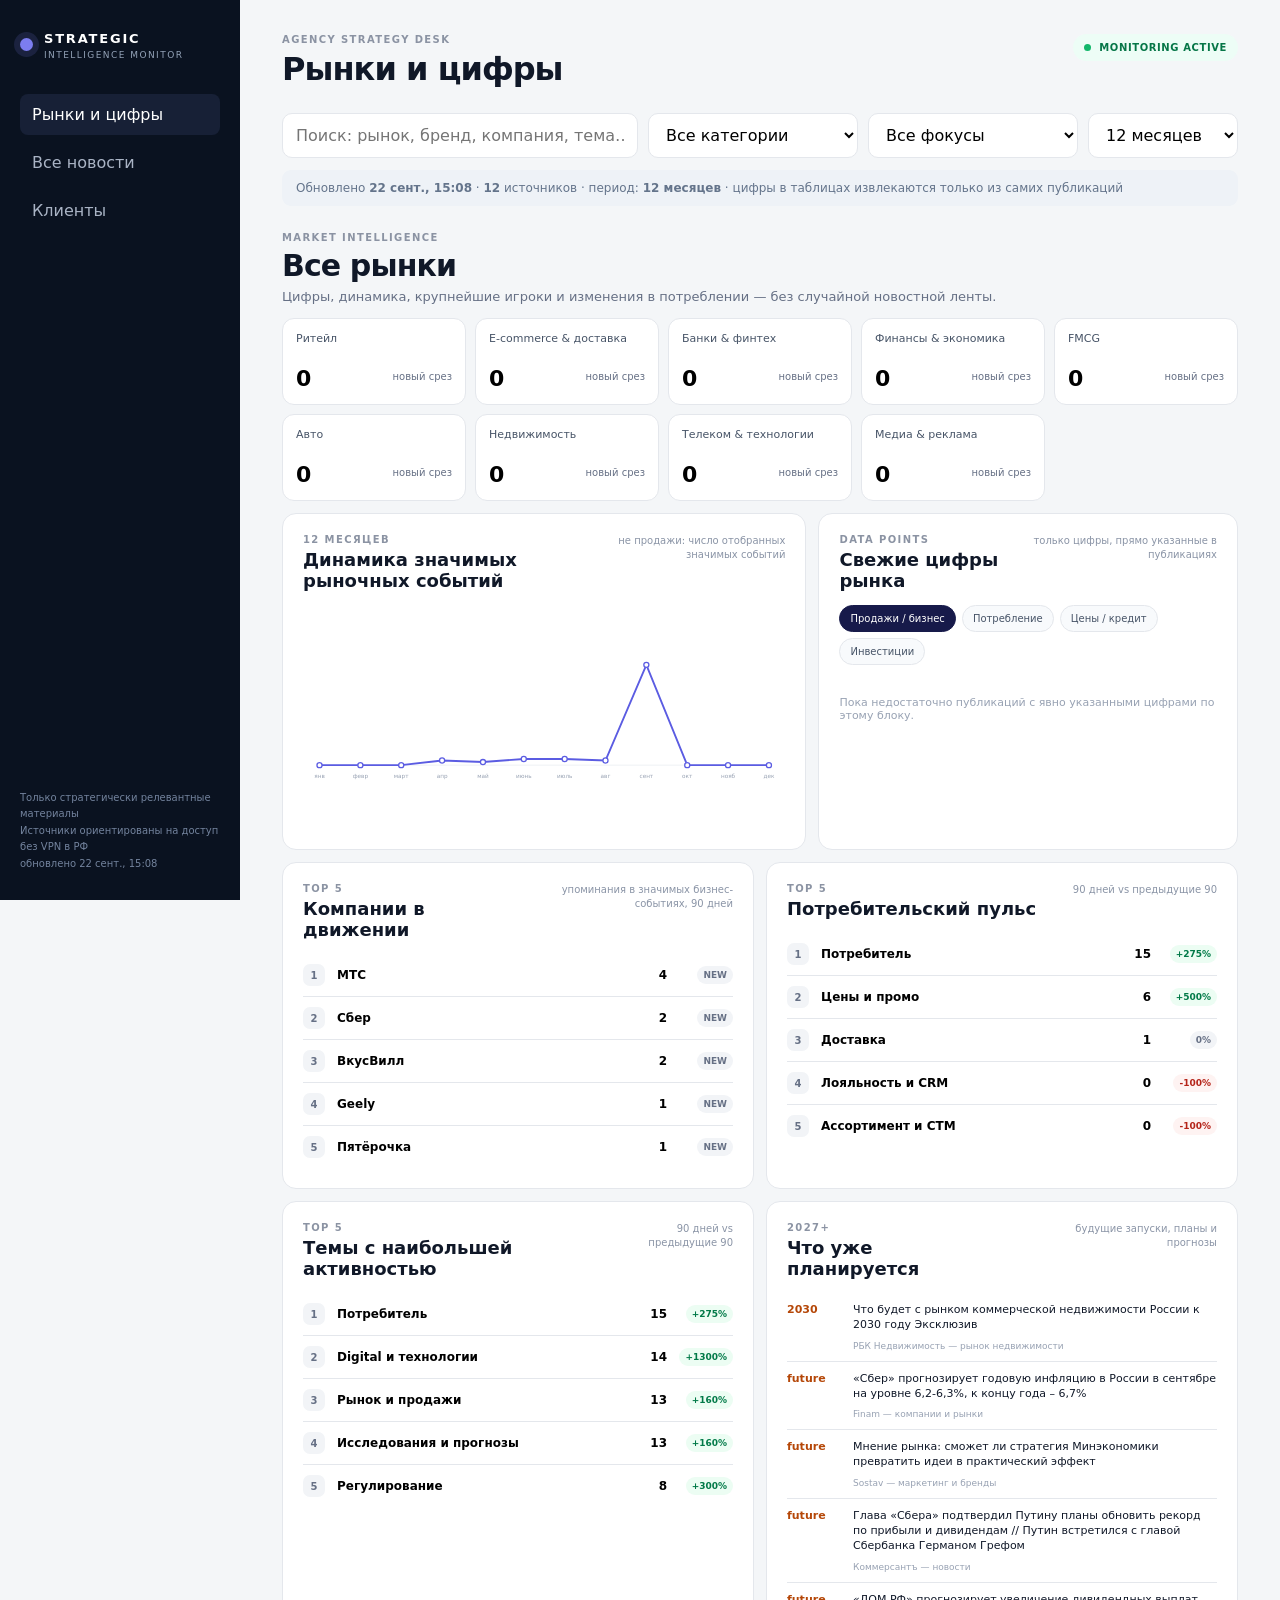
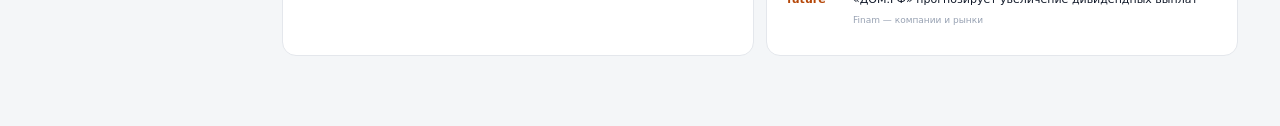
==== docs/index.html @ b420b7e2 "Replace overview with interactive markets and data dashboard" ====
<!doctype html><html lang="ru"><head><meta charset="utf-8"><meta name="viewport" content="width=device-width,initial-scale=1"><title>Strategic Intelligence Monitor</title><link rel="stylesheet" href="styles.css"></head><body><div class="shell"><aside><div class="brand"><span class="pulse"></span><div><strong>STRATEGIC</strong><small>INTELLIGENCE MONITOR</small></div></div><nav id="nav"><button data-view="markets" class="active">Рынки и цифры</button><button data-view="news">Все новости</button><button data-view="clients">Клиенты</button></nav><div class="asideFoot">Только стратегически релевантные материалы<br>Источники ориентированы на доступ без VPN в РФ<br><span id="updatedSide">—</span></div></aside><main><header><div><div class="eyebrow">AGENCY STRATEGY DESK</div><h1 id="pageTitle">Рынки и цифры</h1></div><div class="status"><span class="dot"></span><span>MONITORING ACTIVE</span></div></header><section class="toolbar"><input id="search" placeholder="Поиск: рынок, бренд, компания, тема…"><select id="category"><option value="">Все категории</option></select><select id="focus"><option value="">Все фокусы</option><option>Рынок и продажи</option><option>Потребитель</option><option>Цены и промо</option><option>Доставка</option><option>Форматы и экспансия</option><option>Маркетинг и медиа</option><option>Регулирование</option><option>Финрезультаты</option><option>Исследования и прогнозы</option></select><select id="period"><option value="30">30 дней</option><option value="90">3 месяца</option><option value="180">6 месяцев</option><option value="365" selected>12 месяцев</option><option value="550">Весь архив</option></select></section><section id="context" class="context"></section><section id="content"></section></main></div><script src="app.js"></script></body></html>
---- docs/styles.css ----
:root{--bg:#f4f6f8;--panel:#fff;--ink:#101828;--muted:#667085;--line:#e4e7ec;--nav:#0a1220;--accent:#5b5ce2;--good:#12b76a;--bad:#d92d20;--soft:#f8fafc}*{box-sizing:border-box}body{margin:0;font-family:Inter,ui-sans-serif,system-ui,-apple-system,BlinkMacSystemFont,"Segoe UI",sans-serif;background:var(--bg);color:var(--ink)}button,input,select{font:inherit}.shell{min-height:100vh;display:grid;grid-template-columns:240px 1fr}aside{background:var(--nav);color:#fff;padding:28px 20px;display:flex;flex-direction:column;position:sticky;top:0;height:100vh}.brand{display:flex;gap:11px;align-items:center;margin-bottom:34px}.brand strong{font-size:13px;letter-spacing:.14em}.brand small{display:block;font-size:9px;letter-spacing:.16em;color:#94a3b8;margin-top:3px}.pulse{width:13px;height:13px;border-radius:50%;background:#7c7df0;box-shadow:0 0 0 6px rgba(124,125,240,.15)}nav{display:grid;gap:7px}nav button{border:0;background:transparent;color:#aab4c5;text-align:left;padding:11px 12px;border-radius:8px;cursor:pointer}nav button:hover,nav button.active{background:#172036;color:#fff}.asideFoot{margin-top:auto;color:#73839d;font-size:10px;line-height:1.65}main{padding:34px 42px 70px;max-width:1580px;width:100%}header{display:flex;justify-content:space-between;align-items:flex-start;margin-bottom:25px}.eyebrow,.kicker{font-size:10px;letter-spacing:.14em;color:#8b93a3;font-weight:800}h1{font-size:32px;margin:5px 0 0;letter-spacing:-.03em}.status{display:flex;align-items:center;gap:8px;background:#edfdf6;color:#067647;padding:8px 11px;border-radius:999px;font-size:10px;font-weight:800;letter-spacing:.06em}.dot{width:7px;height:7px;border-radius:50%;background:var(--good)}.toolbar{display:grid;grid-template-columns:1.25fr 210px 210px 150px;gap:10px;margin-bottom:12px}.toolbar input,.toolbar select{border:1px solid var(--line);background:#fff;border-radius:10px;padding:11px 13px;outline:none}.context{font-size:12px;color:#64748b;margin:0 0 22px;padding:11px 14px;background:#eef2f7;border-radius:9px}.marketHero{display:flex;justify-content:space-between;align-items:end;margin:26px 0 14px}.marketHero h2{font-size:30px;margin:5px 0 6px;letter-spacing:-.03em}.marketHero p{margin:0;color:#667085;font-size:13px}.marketSelector{display:grid;grid-template-columns:repeat(5,minmax(0,1fr));gap:9px;margin-bottom:12px}.marketChip{background:#fff;border:1px solid var(--line);border-radius:12px;padding:13px;text-align:left;cursor:pointer;transition:.15s}.marketChip:hover,.marketChip.active{border-color:#a8a9f4;box-shadow:0 4px 14px rgba(16,24,40,.06);transform:translateY(-1px)}.marketChip span{display:block;font-size:11px;color:#475467;min-height:28px}.marketChip b{font-size:22px;display:inline-block;margin-top:6px}.marketChip small{float:right;margin-top:11px;font-size:10px}.deltaUp{color:#067647}.deltaDown{color:#b42318}.deltaFlat{color:#667085}.dashWide{display:grid;grid-template-columns:1.25fr 1fr;gap:12px}.dashGrid{display:grid;grid-template-columns:repeat(2,minmax(0,1fr));gap:12px;margin-top:12px}.panel{background:#fff;border:1px solid var(--line);border-radius:14px;padding:20px}.panelHead{display:flex;justify-content:space-between;gap:20px;align-items:flex-start;margin-bottom:14px}.panelHead h3{margin:4px 0 0;font-size:18px}.panelHead>span{font-size:10px;color:#8a94a6;text-align:right;max-width:230px;line-height:1.35}.lineChart{width:100%;height:220px;overflow:visible}.lineChart line{stroke:#e4e7ec;stroke-width:1}.lineChart polyline{fill:none;stroke:var(--accent);stroke-width:3}.lineChart circle{fill:#fff;stroke:var(--accent);stroke-width:2}.lineChart text{font-size:9px;fill:#98a2b3}.metricTabs{display:flex;gap:6px;flex-wrap:wrap;margin-bottom:13px}.metricTabs button{border:1px solid var(--line);background:#f8fafc;color:#475467;border-radius:999px;padding:7px 10px;font-size:10px;cursor:pointer}.metricTabs button.active{background:#171a4a;color:#fff;border-color:#171a4a}.metricsTable{display:grid}.metricRow{display:grid;grid-template-columns:115px 90px 1fr;gap:9px;padding:10px 0;border-top:1px solid var(--line);text-decoration:none;color:inherit;align-items:start}.metricRow:first-child{border-top:0}.metricRow:hover .metricContext{color:#4f46e5}.metricType{font-size:10px;color:#667085}.metricRow strong{font-size:16px}.metricContext{font-size:11px;line-height:1.4;color:#344054}.metricSource{grid-column:3;font-size:9px;color:#98a2b3;margin-top:-4px}.rankTable{display:grid}.rankRow{display:grid;grid-template-columns:26px 1fr 42px 58px;gap:8px;align-items:center;border:0;border-top:1px solid var(--line);background:transparent;padding:10px 0;text-align:left;cursor:pointer}.rankRow:first-child{border-top:0}.rankRow:hover .rankName{color:#4f46e5}.rank{display:grid;place-items:center;width:22px;height:22px;border-radius:7px;background:#f2f4f7;color:#667085;font-size:10px;font-weight:800}.rankName{font-size:12px;font-weight:650}.rankCount{text-align:right;font-size:12px;font-weight:800}.deltaBadge{justify-self:end;font-size:9px;font-weight:800;border-radius:999px;padding:4px 6px}.deltaBadge.up{background:#ecfdf3;color:#027a48}.deltaBadge.down{background:#fef3f2;color:#b42318}.deltaBadge.neutral{background:#f2f4f7;color:#667085}.futureTable{display:grid}.futureTable a{display:grid;grid-template-columns:58px 1fr;gap:8px;border-top:1px solid var(--line);padding:10px 0;text-decoration:none;color:inherit}.futureTable a:first-child{border-top:0}.futureTable a b{font-size:11px;color:#b54708}.futureTable a span{font-size:11px;line-height:1.35}.futureTable a small{grid-column:2;color:#98a2b3;font-size:9px}.emptySmall{font-size:11px;color:#98a2b3;padding:18px 0}.sectionHead{display:flex;align-items:end;justify-content:space-between;margin:30px 0 12px}.sectionHead h2{margin:0;font-size:20px}.sectionHead span{font-size:11px;color:#7b8494}.grid{display:grid;grid-template-columns:repeat(2,minmax(0,1fr));gap:12px}.card{background:#fff;border:1px solid var(--line);border-radius:13px;padding:18px;box-shadow:0 1px 1px rgba(17,24,39,.02)}.cardTop{display:flex;gap:14px;justify-content:space-between}.categoryLabel{display:inline-flex;font-size:10px;font-weight:800;letter-spacing:.04em;padding:5px 8px;border-radius:999px;margin-bottom:10px;background:#eef2ff;color:#4f46e5}.priority{min-width:72px;height:32px;border-radius:8px;display:grid;place-items:center;background:#f1f0ff;color:#4f46e5;font-weight:800;font-size:10px}.card h3{margin:0;font-size:17px;line-height:1.32}.meta{color:var(--muted);font-size:10px;margin:8px 0 12px}.summary{font-size:13px;line-height:1.55;color:#344054}.tags{display:flex;flex-wrap:wrap;gap:6px;margin-top:13px}.tag{font-size:10px;background:#f2f4f7;color:#475467;padding:5px 7px;border-radius:999px}.clientTag{background:#ecfdf3;color:#027a48}.futureTag{background:#fff6ed;color:#b54708}.scopeTag{background:#eef4ff;color:#3538cd}.reasonTag{background:#f9f5ff;color:#6941c6}.source{display:inline-block;margin-top:14px;color:#4f46e5;text-decoration:none;font-size:12px;font-weight:700}.clientBlock{margin-bottom:28px}.clientTitle{display:flex;justify-content:space-between;align-items:end;margin:0 0 12px}.clientTitle h2{margin:0;font-size:21px}.clientTitle span{font-size:11px;color:#7b8494}.empty{background:#fff;border:1px dashed #cbd5e1;padding:38px;border-radius:12px;text-align:center;color:#64748b}@media(max-width:1200px){.marketSelector{grid-template-columns:repeat(3,1fr)}.dashWide,.dashGrid{grid-template-columns:1fr}.toolbar{grid-template-columns:1fr 1fr}}@media(max-width:760px){.shell{grid-template-columns:1fr}aside{position:relative;height:auto;padding:18px}nav{grid-template-columns:repeat(3,1fr)}.asideFoot{display:none}main{padding:24px 16px}.toolbar,.marketSelector,.grid{grid-template-columns:1fr}.status{display:none}.metricRow{grid-template-columns:90px 80px 1fr}.lineChart{height:180px}}
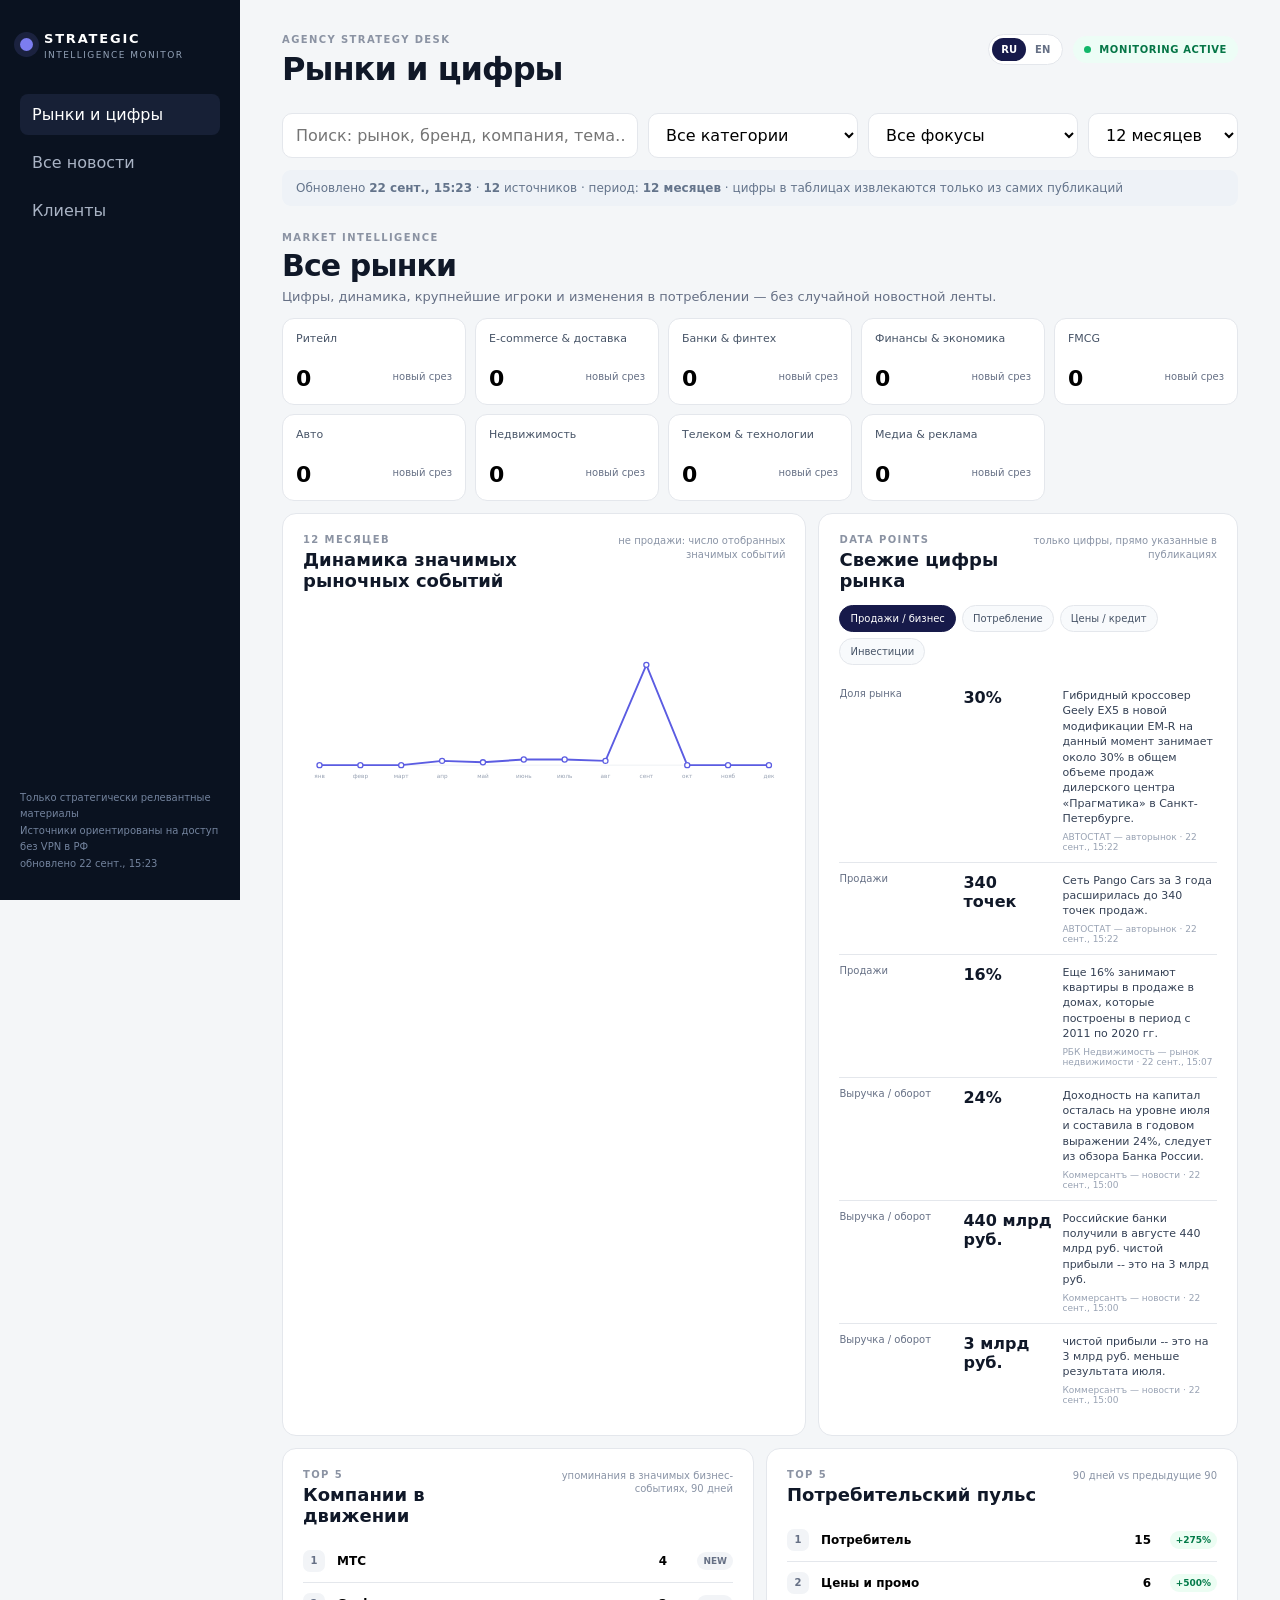
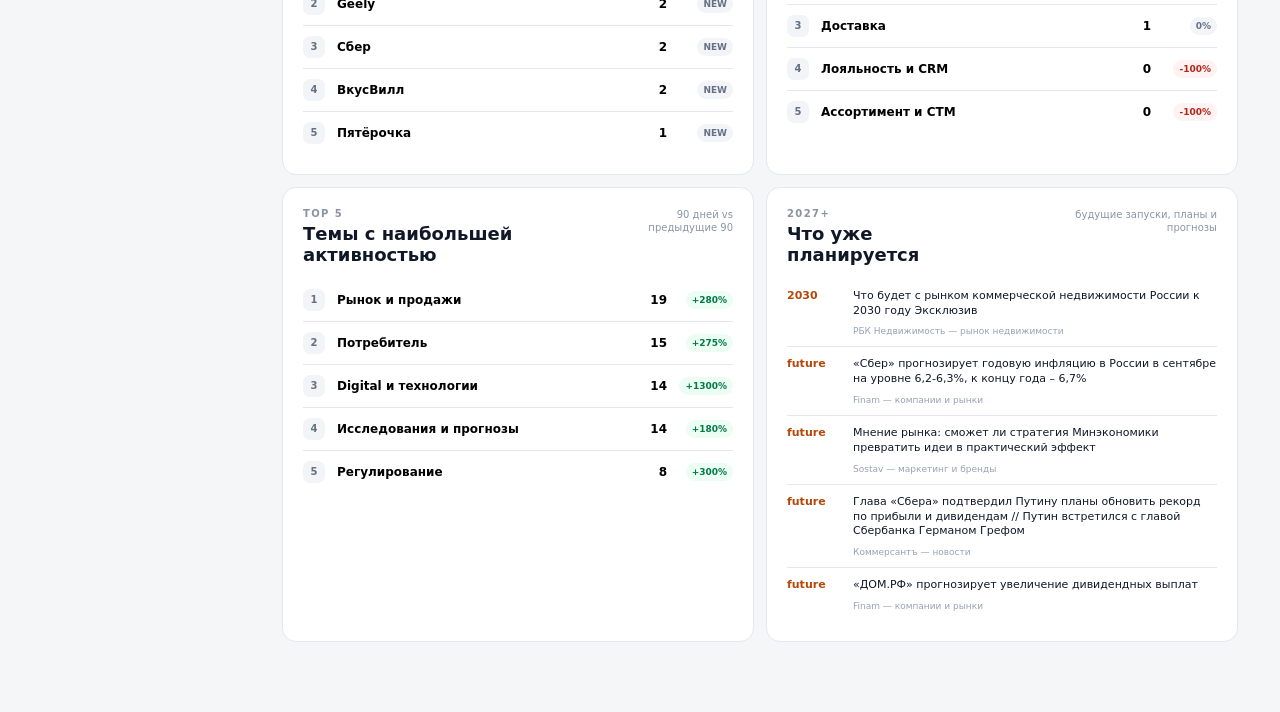
==== commit 9ea25add: "Add RU EN language switcher to intelligence dashboard" ====
--- a/docs/index.html
+++ b/docs/index.html
@@ -1 +1 @@
-<!doctype html><html lang="ru"><head><meta charset="utf-8"><meta name="viewport" content="width=device-width,initial-scale=1"><title>Strategic Intelligence Monitor</title><link rel="stylesheet" href="styles.css"></head><body><div class="shell"><aside><div class="brand"><span class="pulse"></span><div><strong>STRATEGIC</strong><small>INTELLIGENCE MONITOR</small></div></div><nav id="nav"><button data-view="markets" class="active">Рынки и цифры</button><button data-view="news">Все новости</button><button data-view="clients">Клиенты</button></nav><div class="asideFoot">Только стратегически релевантные материалы<br>Источники ориентированы на доступ без VPN в РФ<br><span id="updatedSide">—</span></div></aside><main><header><div><div class="eyebrow">AGENCY STRATEGY DESK</div><h1 id="pageTitle">Рынки и цифры</h1></div><div class="status"><span class="dot"></span><span>MONITORING ACTIVE</span></div></header><section class="toolbar"><input id="search" placeholder="Поиск: рынок, бренд, компания, тема…"><select id="category"><option value="">Все категории</option></select><select id="focus"><option value="">Все фокусы</option><option>Рынок и продажи</option><option>Потребитель</option><option>Цены и промо</option><option>Доставка</option><option>Форматы и экспансия</option><option>Маркетинг и медиа</option><option>Регулирование</option><option>Финрезультаты</option><option>Исследования и прогнозы</option></select><select id="period"><option value="30">30 дней</option><option value="90">3 месяца</option><option value="180">6 месяцев</option><option value="365" selected>12 месяцев</option><option value="550">Весь архив</option></select></section><section id="context" class="context"></section><section id="content"></section></main></div><script src="app.js"></script></body></html>+<!doctype html><html lang="ru"><head><meta charset="utf-8"><meta name="viewport" content="width=device-width,initial-scale=1"><title>Strategic Intelligence Monitor</title><link rel="stylesheet" href="styles.css"></head><body><div class="shell"><aside><div class="brand"><span class="pulse"></span><div><strong>STRATEGIC</strong><small>INTELLIGENCE MONITOR</small></div></div><nav id="nav"><button data-view="markets" class="active" id="navMarkets">Рынки и цифры</button><button data-view="news" id="navNews">Все новости</button><button data-view="clients" id="navClients">Клиенты</button></nav><div class="asideFoot"><span id="footLine1">Только стратегически релевантные материалы</span><br><span id="footLine2">Источники ориентированы на доступ без VPN в РФ</span><br><span id="updatedSide">—</span></div></aside><main><header><div><div class="eyebrow">AGENCY STRATEGY DESK</div><h1 id="pageTitle">Рынки и цифры</h1></div><div class="headerRight"><div class="langToggle"><button id="langRu" class="active">RU</button><button id="langEn">EN</button></div><div class="status"><span class="dot"></span><span>MONITORING ACTIVE</span></div></div></header><section class="toolbar"><input id="search"><select id="category"></select><select id="focus"></select><select id="period"></select></section><section id="context" class="context"></section><section id="content"></section></main></div><script src="app.js"></script></body></html>
--- a/docs/styles.css
+++ b/docs/styles.css
@@ -1 +1 @@
-:root{--bg:#f4f6f8;--panel:#fff;--ink:#101828;--muted:#667085;--line:#e4e7ec;--nav:#0a1220;--accent:#5b5ce2;--good:#12b76a;--bad:#d92d20;--soft:#f8fafc}*{box-sizing:border-box}body{margin:0;font-family:Inter,ui-sans-serif,system-ui,-apple-system,BlinkMacSystemFont,"Segoe UI",sans-serif;background:var(--bg);color:var(--ink)}button,input,select{font:inherit}.shell{min-height:100vh;display:grid;grid-template-columns:240px 1fr}aside{background:var(--nav);color:#fff;padding:28px 20px;display:flex;flex-direction:column;position:sticky;top:0;height:100vh}.brand{display:flex;gap:11px;align-items:center;margin-bottom:34px}.brand strong{font-size:13px;letter-spacing:.14em}.brand small{display:block;font-size:9px;letter-spacing:.16em;color:#94a3b8;margin-top:3px}.pulse{width:13px;height:13px;border-radius:50%;background:#7c7df0;box-shadow:0 0 0 6px rgba(124,125,240,.15)}nav{display:grid;gap:7px}nav button{border:0;background:transparent;color:#aab4c5;text-align:left;padding:11px 12px;border-radius:8px;cursor:pointer}nav button:hover,nav button.active{background:#172036;color:#fff}.asideFoot{margin-top:auto;color:#73839d;font-size:10px;line-height:1.65}main{padding:34px 42px 70px;max-width:1580px;width:100%}header{display:flex;justify-content:space-between;align-items:flex-start;margin-bottom:25px}.eyebrow,.kicker{font-size:10px;letter-spacing:.14em;color:#8b93a3;font-weight:800}h1{font-size:32px;margin:5px 0 0;letter-spacing:-.03em}.status{display:flex;align-items:center;gap:8px;background:#edfdf6;color:#067647;padding:8px 11px;border-radius:999px;font-size:10px;font-weight:800;letter-spacing:.06em}.dot{width:7px;height:7px;border-radius:50%;background:var(--good)}.toolbar{display:grid;grid-template-columns:1.25fr 210px 210px 150px;gap:10px;margin-bottom:12px}.toolbar input,.toolbar select{border:1px solid var(--line);background:#fff;border-radius:10px;padding:11px 13px;outline:none}.context{font-size:12px;color:#64748b;margin:0 0 22px;padding:11px 14px;background:#eef2f7;border-radius:9px}.marketHero{display:flex;justify-content:space-between;align-items:end;margin:26px 0 14px}.marketHero h2{font-size:30px;margin:5px 0 6px;letter-spacing:-.03em}.marketHero p{margin:0;color:#667085;font-size:13px}.marketSelector{display:grid;grid-template-columns:repeat(5,minmax(0,1fr));gap:9px;margin-bottom:12px}.marketChip{background:#fff;border:1px solid var(--line);border-radius:12px;padding:13px;text-align:left;cursor:pointer;transition:.15s}.marketChip:hover,.marketChip.active{border-color:#a8a9f4;box-shadow:0 4px 14px rgba(16,24,40,.06);transform:translateY(-1px)}.marketChip span{display:block;font-size:11px;color:#475467;min-height:28px}.marketChip b{font-size:22px;display:inline-block;margin-top:6px}.marketChip small{float:right;margin-top:11px;font-size:10px}.deltaUp{color:#067647}.deltaDown{color:#b42318}.deltaFlat{color:#667085}.dashWide{display:grid;grid-template-columns:1.25fr 1fr;gap:12px}.dashGrid{display:grid;grid-template-columns:repeat(2,minmax(0,1fr));gap:12px;margin-top:12px}.panel{background:#fff;border:1px solid var(--line);border-radius:14px;padding:20px}.panelHead{display:flex;justify-content:space-between;gap:20px;align-items:flex-start;margin-bottom:14px}.panelHead h3{margin:4px 0 0;font-size:18px}.panelHead>span{font-size:10px;color:#8a94a6;text-align:right;max-width:230px;line-height:1.35}.lineChart{width:100%;height:220px;overflow:visible}.lineChart line{stroke:#e4e7ec;stroke-width:1}.lineChart polyline{fill:none;stroke:var(--accent);stroke-width:3}.lineChart circle{fill:#fff;stroke:var(--accent);stroke-width:2}.lineChart text{font-size:9px;fill:#98a2b3}.metricTabs{display:flex;gap:6px;flex-wrap:wrap;margin-bottom:13px}.metricTabs button{border:1px solid var(--line);background:#f8fafc;color:#475467;border-radius:999px;padding:7px 10px;font-size:10px;cursor:pointer}.metricTabs button.active{background:#171a4a;color:#fff;border-color:#171a4a}.metricsTable{display:grid}.metricRow{display:grid;grid-template-columns:115px 90px 1fr;gap:9px;padding:10px 0;border-top:1px solid var(--line);text-decoration:none;color:inherit;align-items:start}.metricRow:first-child{border-top:0}.metricRow:hover .metricContext{color:#4f46e5}.metricType{font-size:10px;color:#667085}.metricRow strong{font-size:16px}.metricContext{font-size:11px;line-height:1.4;color:#344054}.metricSource{grid-column:3;font-size:9px;color:#98a2b3;margin-top:-4px}.rankTable{display:grid}.rankRow{display:grid;grid-template-columns:26px 1fr 42px 58px;gap:8px;align-items:center;border:0;border-top:1px solid var(--line);background:transparent;padding:10px 0;text-align:left;cursor:pointer}.rankRow:first-child{border-top:0}.rankRow:hover .rankName{color:#4f46e5}.rank{display:grid;place-items:center;width:22px;height:22px;border-radius:7px;background:#f2f4f7;color:#667085;font-size:10px;font-weight:800}.rankName{font-size:12px;font-weight:650}.rankCount{text-align:right;font-size:12px;font-weight:800}.deltaBadge{justify-self:end;font-size:9px;font-weight:800;border-radius:999px;padding:4px 6px}.deltaBadge.up{background:#ecfdf3;color:#027a48}.deltaBadge.down{background:#fef3f2;color:#b42318}.deltaBadge.neutral{background:#f2f4f7;color:#667085}.futureTable{display:grid}.futureTable a{display:grid;grid-template-columns:58px 1fr;gap:8px;border-top:1px solid var(--line);padding:10px 0;text-decoration:none;color:inherit}.futureTable a:first-child{border-top:0}.futureTable a b{font-size:11px;color:#b54708}.futureTable a span{font-size:11px;line-height:1.35}.futureTable a small{grid-column:2;color:#98a2b3;font-size:9px}.emptySmall{font-size:11px;color:#98a2b3;padding:18px 0}.sectionHead{display:flex;align-items:end;justify-content:space-between;margin:30px 0 12px}.sectionHead h2{margin:0;font-size:20px}.sectionHead span{font-size:11px;color:#7b8494}.grid{display:grid;grid-template-columns:repeat(2,minmax(0,1fr));gap:12px}.card{background:#fff;border:1px solid var(--line);border-radius:13px;padding:18px;box-shadow:0 1px 1px rgba(17,24,39,.02)}.cardTop{display:flex;gap:14px;justify-content:space-between}.categoryLabel{display:inline-flex;font-size:10px;font-weight:800;letter-spacing:.04em;padding:5px 8px;border-radius:999px;margin-bottom:10px;background:#eef2ff;color:#4f46e5}.priority{min-width:72px;height:32px;border-radius:8px;display:grid;place-items:center;background:#f1f0ff;color:#4f46e5;font-weight:800;font-size:10px}.card h3{margin:0;font-size:17px;line-height:1.32}.meta{color:var(--muted);font-size:10px;margin:8px 0 12px}.summary{font-size:13px;line-height:1.55;color:#344054}.tags{display:flex;flex-wrap:wrap;gap:6px;margin-top:13px}.tag{font-size:10px;background:#f2f4f7;color:#475467;padding:5px 7px;border-radius:999px}.clientTag{background:#ecfdf3;color:#027a48}.futureTag{background:#fff6ed;color:#b54708}.scopeTag{background:#eef4ff;color:#3538cd}.reasonTag{background:#f9f5ff;color:#6941c6}.source{display:inline-block;margin-top:14px;color:#4f46e5;text-decoration:none;font-size:12px;font-weight:700}.clientBlock{margin-bottom:28px}.clientTitle{display:flex;justify-content:space-between;align-items:end;margin:0 0 12px}.clientTitle h2{margin:0;font-size:21px}.clientTitle span{font-size:11px;color:#7b8494}.empty{background:#fff;border:1px dashed #cbd5e1;padding:38px;border-radius:12px;text-align:center;color:#64748b}@media(max-width:1200px){.marketSelector{grid-template-columns:repeat(3,1fr)}.dashWide,.dashGrid{grid-template-columns:1fr}.toolbar{grid-template-columns:1fr 1fr}}@media(max-width:760px){.shell{grid-template-columns:1fr}aside{position:relative;height:auto;padding:18px}nav{grid-template-columns:repeat(3,1fr)}.asideFoot{display:none}main{padding:24px 16px}.toolbar,.marketSelector,.grid{grid-template-columns:1fr}.status{display:none}.metricRow{grid-template-columns:90px 80px 1fr}.lineChart{height:180px}}+:root{--bg:#f4f6f8;--panel:#fff;--ink:#101828;--muted:#667085;--line:#e4e7ec;--nav:#0a1220;--accent:#5b5ce2;--good:#12b76a;--bad:#d92d20;--soft:#f8fafc}*{box-sizing:border-box}body{margin:0;font-family:Inter,ui-sans-serif,system-ui,-apple-system,BlinkMacSystemFont,"Segoe UI",sans-serif;background:var(--bg);color:var(--ink)}button,input,select{font:inherit}.shell{min-height:100vh;display:grid;grid-template-columns:240px 1fr}aside{background:var(--nav);color:#fff;padding:28px 20px;display:flex;flex-direction:column;position:sticky;top:0;height:100vh}.brand{display:flex;gap:11px;align-items:center;margin-bottom:34px}.brand strong{font-size:13px;letter-spacing:.14em}.brand small{display:block;font-size:9px;letter-spacing:.16em;color:#94a3b8;margin-top:3px}.pulse{width:13px;height:13px;border-radius:50%;background:#7c7df0;box-shadow:0 0 0 6px rgba(124,125,240,.15)}nav{display:grid;gap:7px}nav button{border:0;background:transparent;color:#aab4c5;text-align:left;padding:11px 12px;border-radius:8px;cursor:pointer}nav button:hover,nav button.active{background:#172036;color:#fff}.asideFoot{margin-top:auto;color:#73839d;font-size:10px;line-height:1.65}main{padding:34px 42px 70px;max-width:1580px;width:100%}header{display:flex;justify-content:space-between;align-items:flex-start;margin-bottom:25px}.eyebrow,.kicker{font-size:10px;letter-spacing:.14em;color:#8b93a3;font-weight:800}h1{font-size:32px;margin:5px 0 0;letter-spacing:-.03em}.status{display:flex;align-items:center;gap:8px;background:#edfdf6;color:#067647;padding:8px 11px;border-radius:999px;font-size:10px;font-weight:800;letter-spacing:.06em}.dot{width:7px;height:7px;border-radius:50%;background:var(--good)}.toolbar{display:grid;grid-template-columns:1.25fr 210px 210px 150px;gap:10px;margin-bottom:12px}.toolbar input,.toolbar select{border:1px solid var(--line);background:#fff;border-radius:10px;padding:11px 13px;outline:none}.context{font-size:12px;color:#64748b;margin:0 0 22px;padding:11px 14px;background:#eef2f7;border-radius:9px}.marketHero{display:flex;justify-content:space-between;align-items:end;margin:26px 0 14px}.marketHero h2{font-size:30px;margin:5px 0 6px;letter-spacing:-.03em}.marketHero p{margin:0;color:#667085;font-size:13px}.marketSelector{display:grid;grid-template-columns:repeat(5,minmax(0,1fr));gap:9px;margin-bottom:12px}.marketChip{background:#fff;border:1px solid var(--line);border-radius:12px;padding:13px;text-align:left;cursor:pointer;transition:.15s}.marketChip:hover,.marketChip.active{border-color:#a8a9f4;box-shadow:0 4px 14px rgba(16,24,40,.06);transform:translateY(-1px)}.marketChip span{display:block;font-size:11px;color:#475467;min-height:28px}.marketChip b{font-size:22px;display:inline-block;margin-top:6px}.marketChip small{float:right;margin-top:11px;font-size:10px}.deltaUp{color:#067647}.deltaDown{color:#b42318}.deltaFlat{color:#667085}.dashWide{display:grid;grid-template-columns:1.25fr 1fr;gap:12px}.dashGrid{display:grid;grid-template-columns:repeat(2,minmax(0,1fr));gap:12px;margin-top:12px}.panel{background:#fff;border:1px solid var(--line);border-radius:14px;padding:20px}.panelHead{display:flex;justify-content:space-between;gap:20px;align-items:flex-start;margin-bottom:14px}.panelHead h3{margin:4px 0 0;font-size:18px}.panelHead>span{font-size:10px;color:#8a94a6;text-align:right;max-width:230px;line-height:1.35}.lineChart{width:100%;height:220px;overflow:visible}.lineChart line{stroke:#e4e7ec;stroke-width:1}.lineChart polyline{fill:none;stroke:var(--accent);stroke-width:3}.lineChart circle{fill:#fff;stroke:var(--accent);stroke-width:2}.lineChart text{font-size:9px;fill:#98a2b3}.metricTabs{display:flex;gap:6px;flex-wrap:wrap;margin-bottom:13px}.metricTabs button{border:1px solid var(--line);background:#f8fafc;color:#475467;border-radius:999px;padding:7px 10px;font-size:10px;cursor:pointer}.metricTabs button.active{background:#171a4a;color:#fff;border-color:#171a4a}.metricsTable{display:grid}.metricRow{display:grid;grid-template-columns:115px 90px 1fr;gap:9px;padding:10px 0;border-top:1px solid var(--line);text-decoration:none;color:inherit;align-items:start}.metricRow:first-child{border-top:0}.metricRow:hover .metricContext{color:#4f46e5}.metricType{font-size:10px;color:#667085}.metricRow strong{font-size:16px}.metricContext{font-size:11px;line-height:1.4;color:#344054}.metricSource{grid-column:3;font-size:9px;color:#98a2b3;margin-top:-4px}.rankTable{display:grid}.rankRow{display:grid;grid-template-columns:26px 1fr 42px 58px;gap:8px;align-items:center;border:0;border-top:1px solid var(--line);background:transparent;padding:10px 0;text-align:left;cursor:pointer}.rankRow:first-child{border-top:0}.rankRow:hover .rankName{color:#4f46e5}.rank{display:grid;place-items:center;width:22px;height:22px;border-radius:7px;background:#f2f4f7;color:#667085;font-size:10px;font-weight:800}.rankName{font-size:12px;font-weight:650}.rankCount{text-align:right;font-size:12px;font-weight:800}.deltaBadge{justify-self:end;font-size:9px;font-weight:800;border-radius:999px;padding:4px 6px}.deltaBadge.up{background:#ecfdf3;color:#027a48}.deltaBadge.down{background:#fef3f2;color:#b42318}.deltaBadge.neutral{background:#f2f4f7;color:#667085}.futureTable{display:grid}.futureTable a{display:grid;grid-template-columns:58px 1fr;gap:8px;border-top:1px solid var(--line);padding:10px 0;text-decoration:none;color:inherit}.futureTable a:first-child{border-top:0}.futureTable a b{font-size:11px;color:#b54708}.futureTable a span{font-size:11px;line-height:1.35}.futureTable a small{grid-column:2;color:#98a2b3;font-size:9px}.emptySmall{font-size:11px;color:#98a2b3;padding:18px 0}.sectionHead{display:flex;align-items:end;justify-content:space-between;margin:30px 0 12px}.sectionHead h2{margin:0;font-size:20px}.sectionHead span{font-size:11px;color:#7b8494}.grid{display:grid;grid-template-columns:repeat(2,minmax(0,1fr));gap:12px}.card{background:#fff;border:1px solid var(--line);border-radius:13px;padding:18px;box-shadow:0 1px 1px rgba(17,24,39,.02)}.cardTop{display:flex;gap:14px;justify-content:space-between}.categoryLabel{display:inline-flex;font-size:10px;font-weight:800;letter-spacing:.04em;padding:5px 8px;border-radius:999px;margin-bottom:10px;background:#eef2ff;color:#4f46e5}.priority{min-width:72px;height:32px;border-radius:8px;display:grid;place-items:center;background:#f1f0ff;color:#4f46e5;font-weight:800;font-size:10px}.card h3{margin:0;font-size:17px;line-height:1.32}.meta{color:var(--muted);font-size:10px;margin:8px 0 12px}.summary{font-size:13px;line-height:1.55;color:#344054}.tags{display:flex;flex-wrap:wrap;gap:6px;margin-top:13px}.tag{font-size:10px;background:#f2f4f7;color:#475467;padding:5px 7px;border-radius:999px}.clientTag{background:#ecfdf3;color:#027a48}.futureTag{background:#fff6ed;color:#b54708}.scopeTag{background:#eef4ff;color:#3538cd}.reasonTag{background:#f9f5ff;color:#6941c6}.source{display:inline-block;margin-top:14px;color:#4f46e5;text-decoration:none;font-size:12px;font-weight:700}.clientBlock{margin-bottom:28px}.clientTitle{display:flex;justify-content:space-between;align-items:end;margin:0 0 12px}.clientTitle h2{margin:0;font-size:21px}.clientTitle span{font-size:11px;color:#7b8494}.empty{background:#fff;border:1px dashed #cbd5e1;padding:38px;border-radius:12px;text-align:center;color:#64748b}@media(max-width:1200px){.marketSelector{grid-template-columns:repeat(3,1fr)}.dashWide,.dashGrid{grid-template-columns:1fr}.toolbar{grid-template-columns:1fr 1fr}}@media(max-width:760px){.shell{grid-template-columns:1fr}aside{position:relative;height:auto;padding:18px}nav{grid-template-columns:repeat(3,1fr)}.asideFoot{display:none}main{padding:24px 16px}.toolbar,.marketSelector,.grid{grid-template-columns:1fr}.status{display:none}.metricRow{grid-template-columns:90px 80px 1fr}.lineChart{height:180px}}.headerRight{display:flex;align-items:center;gap:10px}.langToggle{display:flex;background:#fff;border:1px solid var(--line);border-radius:999px;padding:3px}.langToggle button{border:0;background:transparent;color:#667085;border-radius:999px;padding:6px 9px;font-size:10px;font-weight:800;cursor:pointer}.langToggle button.active{background:#171a4a;color:#fff}@media(max-width:760px){.headerRight{align-items:flex-start}.langToggle{margin-left:auto}}
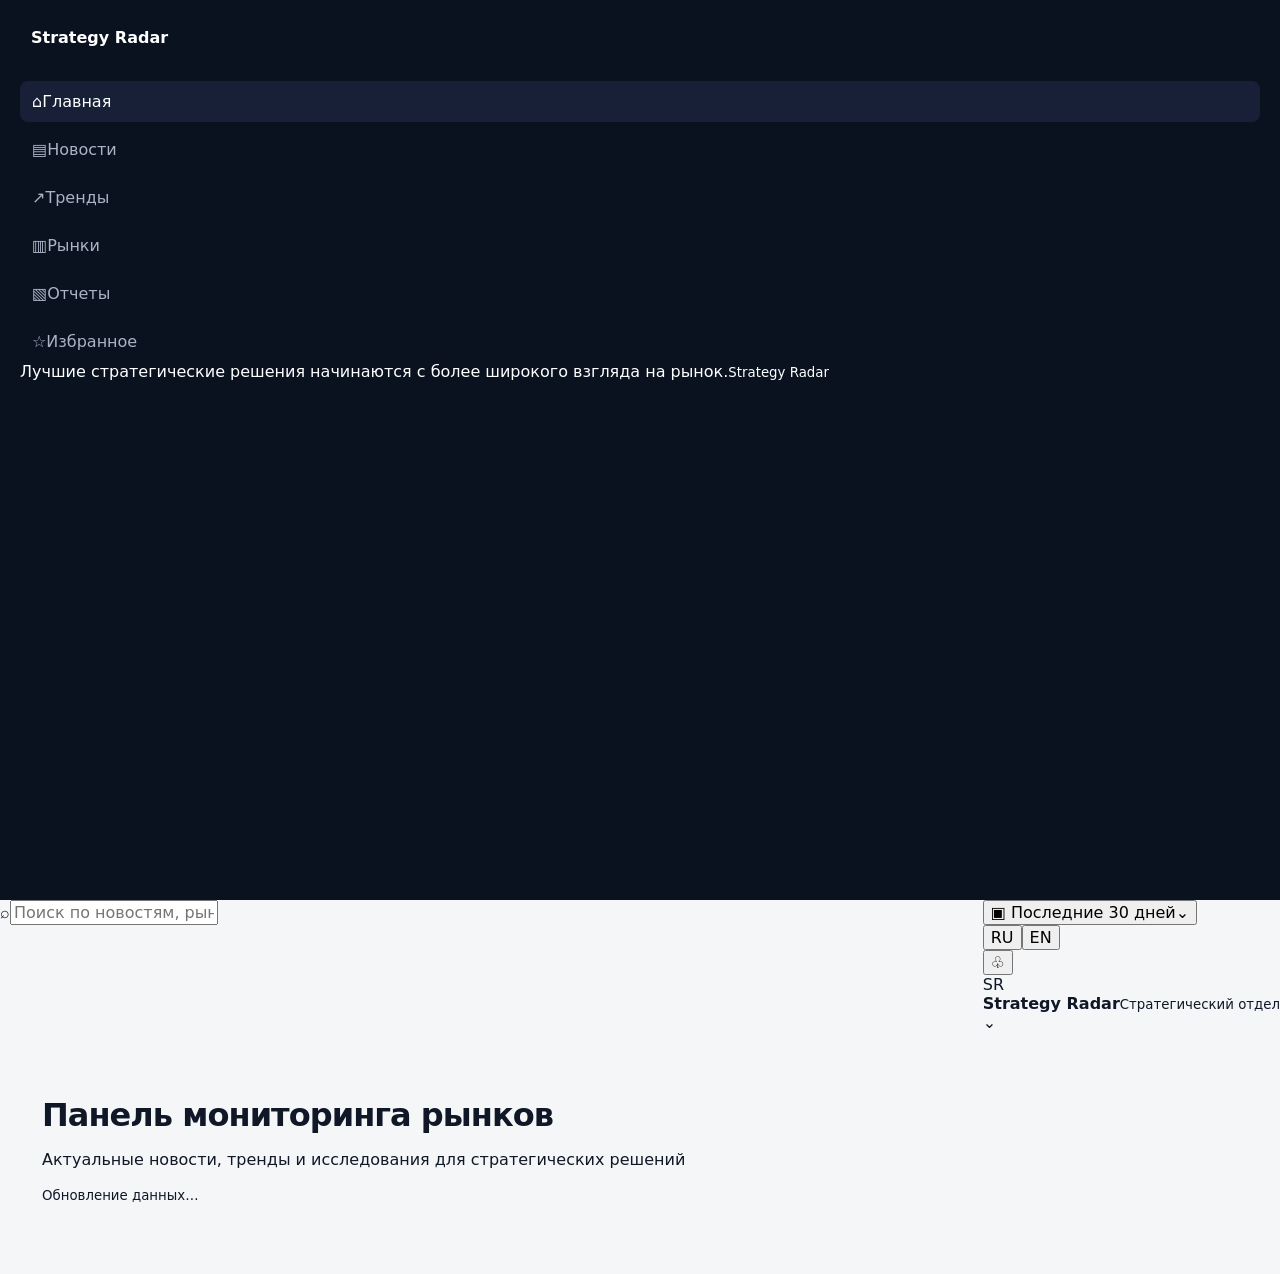
==== commit 16ea3281: "feat: rebuild Strategy Radar shell" ====
--- a/docs/index.html
+++ b/docs/index.html
@@ -1 +1,44 @@
-<!doctype html><html lang="ru"><head><meta charset="utf-8"><meta name="viewport" content="width=device-width,initial-scale=1"><title>Strategic Intelligence Monitor</title><link rel="stylesheet" href="styles.css"></head><body><div class="shell"><aside><div class="brand"><span class="pulse"></span><div><strong>STRATEGIC</strong><small>INTELLIGENCE MONITOR</small></div></div><nav id="nav"><button data-view="markets" class="active" id="navMarkets">Рынки и цифры</button><button data-view="news" id="navNews">Все новости</button><button data-view="clients" id="navClients">Клиенты</button></nav><div class="asideFoot"><span id="footLine1">Только стратегически релевантные материалы</span><br><span id="footLine2">Источники ориентированы на доступ без VPN в РФ</span><br><span id="updatedSide">—</span></div></aside><main><header><div><div class="eyebrow">AGENCY STRATEGY DESK</div><h1 id="pageTitle">Рынки и цифры</h1></div><div class="headerRight"><div class="langToggle"><button id="langRu" class="active">RU</button><button id="langEn">EN</button></div><div class="status"><span class="dot"></span><span>MONITORING ACTIVE</span></div></div></header><section class="toolbar"><input id="search"><select id="category"></select><select id="focus"></select><select id="period"></select></section><section id="context" class="context"></section><section id="content"></section></main></div><script src="app.js"></script></body></html>+<!doctype html>
+<html lang="ru">
+<head>
+<meta charset="utf-8">
+<meta name="viewport" content="width=device-width,initial-scale=1">
+<title>Strategy Radar</title>
+<meta name="description" content="Strategy Radar — новости, тренды, рынки и исследования для стратегической работы.">
+<link rel="stylesheet" href="styles.css">
+</head>
+<body>
+<div class="app">
+  <aside class="side">
+    <div class="brand"><span class="brandmark"><i></i><i></i><i></i><i></i></span><b>Strategy Radar</b></div>
+    <nav id="nav">
+      <button class="active" data-view="home"><span>⌂</span>Главная</button>
+      <button data-view="news"><span>▤</span>Новости</button>
+      <button data-view="trends"><span>↗</span>Тренды</button>
+      <button data-view="markets"><span>▥</span>Рынки</button>
+      <button data-view="reports"><span>▧</span>Отчеты</button>
+      <button data-view="favorites"><span>☆</span>Избранное</button>
+    </nav>
+    <div class="quote">Лучшие стратегические решения начинаются с более широкого взгляда на рынок.<small>Strategy Radar</small></div>
+  </aside>
+
+  <div class="work">
+    <header class="top">
+      <div class="search"><span>⌕</span><input id="search" placeholder="Поиск по новостям, рынкам и трендам…"></div>
+      <div class="actions">
+        <button class="date">▣ <span id="dateRange">Последние 30 дней</span>⌄</button>
+        <div class="langs"><button id="ru" class="active">RU</button><button id="en">EN</button></div>
+        <button class="bell">♧<i></i></button>
+        <div class="profile"><span class="avatar">SR</span><div><b>Strategy Radar</b><small>Стратегический отдел</small></div>⌄</div>
+      </div>
+    </header>
+
+    <main>
+      <div class="pagehead"><div><h1 id="title">Панель мониторинга рынков</h1><p id="subtitle">Актуальные новости, тренды и исследования для стратегических решений</p></div><small id="fresh">Обновление данных…</small></div>
+      <div id="content"></div>
+    </main>
+  </div>
+</div>
+<script src="app.js"></script>
+</body>
+</html>
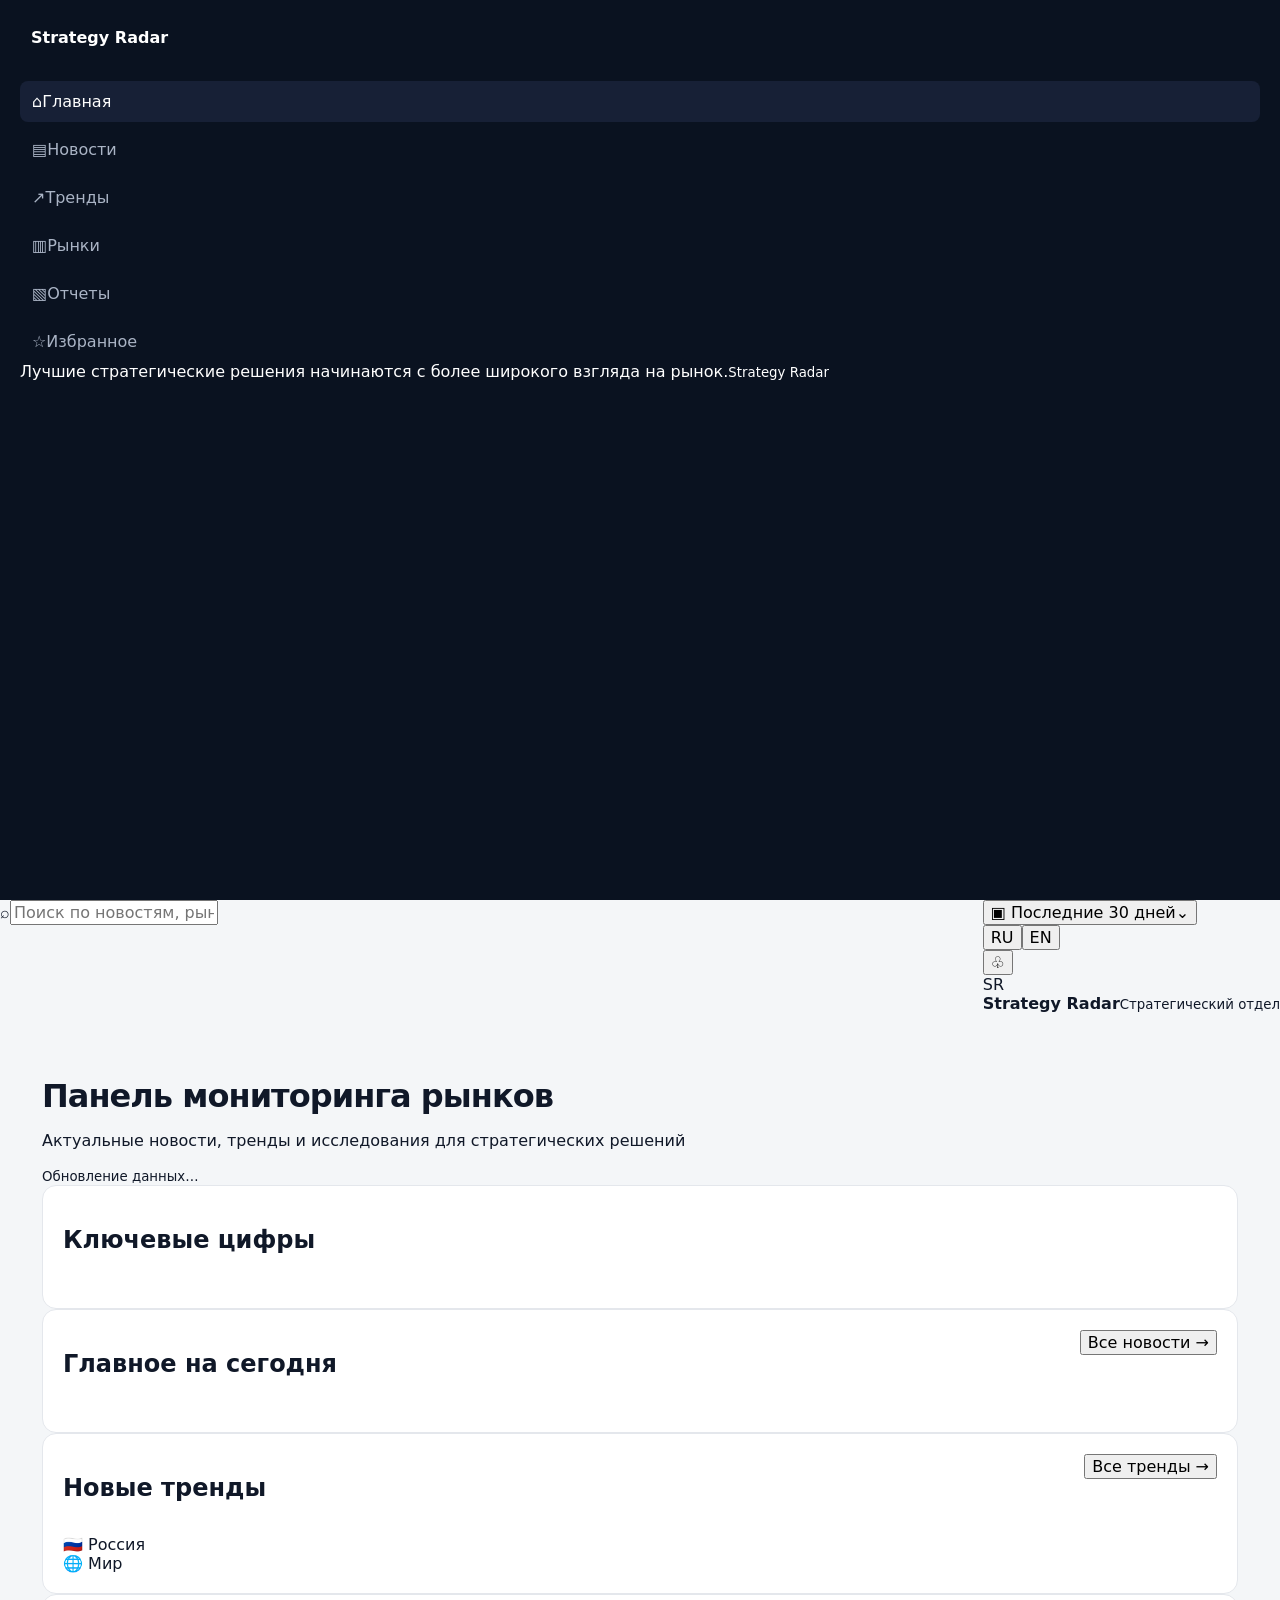
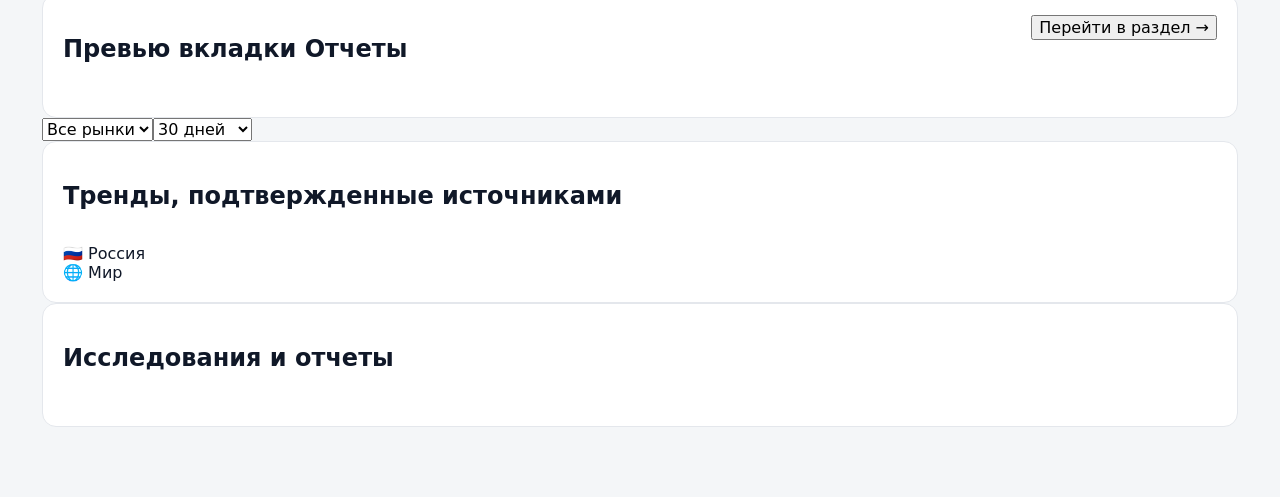
==== commit 4928af2d: "ui: rebuild Strategy Radar dashboard" ====
--- a/docs/index.html
+++ b/docs/index.html
@@ -4,13 +4,13 @@
 <meta charset="utf-8">
 <meta name="viewport" content="width=device-width,initial-scale=1">
 <title>Strategy Radar</title>
-<meta name="description" content="Strategy Radar — новости, тренды, рынки и исследования для стратегической работы.">
+<meta name="description" content="Strategy Radar — рабочая панель стратега: важные новости, тренды, рынки и исследования.">
 <link rel="stylesheet" href="styles.css">
 </head>
 <body>
 <div class="app">
   <aside class="side">
-    <div class="brand"><span class="brandmark"><i></i><i></i><i></i><i></i></span><b>Strategy Radar</b></div>
+    <div class="brand"><span class="brandmark"></span><b>Strategy Radar</b></div>
     <nav id="nav">
       <button class="active" data-view="home"><span>⌂</span>Главная</button>
       <button data-view="news"><span>▤</span>Новости</button>
@@ -22,23 +22,58 @@
     <div class="quote">Лучшие стратегические решения начинаются с более широкого взгляда на рынок.<small>Strategy Radar</small></div>
   </aside>
 
-  <div class="work">
+  <section class="workspace">
     <header class="top">
       <div class="search"><span>⌕</span><input id="search" placeholder="Поиск по новостям, рынкам и трендам…"></div>
-      <div class="actions">
-        <button class="date">▣ <span id="dateRange">Последние 30 дней</span>⌄</button>
-        <div class="langs"><button id="ru" class="active">RU</button><button id="en">EN</button></div>
+      <div class="topActions">
+        <button class="date">▣ <span>Последние 30 дней</span>⌄</button>
+        <div class="langs"><button class="active">RU</button><button>EN</button></div>
         <button class="bell">♧<i></i></button>
-        <div class="profile"><span class="avatar">SR</span><div><b>Strategy Radar</b><small>Стратегический отдел</small></div>⌄</div>
+        <div class="avatar">SR</div>
+        <div class="profile"><b>Strategy Radar</b><small>Стратегический отдел</small></div>
       </div>
     </header>
 
     <main>
-      <div class="pagehead"><div><h1 id="title">Панель мониторинга рынков</h1><p id="subtitle">Актуальные новости, тренды и исследования для стратегических решений</p></div><small id="fresh">Обновление данных…</small></div>
-      <div id="content"></div>
+      <div class="pagehead">
+        <div><h1 id="pageTitle">Панель мониторинга рынков</h1><p id="pageSubtitle">Актуальные новости, тренды и исследования для стратегических решений</p></div>
+        <small id="fresh">Обновление данных…</small>
+      </div>
+
+      <section class="view active" id="view-home">
+        <section class="panel metricsPanel">
+          <div class="panelHead"><h2>Ключевые цифры</h2></div>
+          <div class="metricGrid" id="metricGrid"></div>
+        </section>
+
+        <section class="panel">
+          <div class="panelHead"><h2>Главное на сегодня</h2><button data-go="news">Все новости →</button></div>
+          <div class="newsGrid" id="topNews"></div>
+        </section>
+
+        <section class="panel">
+          <div class="panelHead"><h2>Новые тренды</h2><button data-go="trends">Все тренды →</button></div>
+          <div class="trendCols">
+            <div class="trendBox"><div class="trendHead ru">🇷🇺 Россия</div><div id="ruTrends"></div></div>
+            <div class="trendBox"><div class="trendHead world">🌐 Мир</div><div id="globalTrends"></div></div>
+          </div>
+        </section>
+
+        <section class="panel">
+          <div class="panelHead"><h2>Превью вкладки Отчеты</h2><button data-go="reports">Перейти в раздел →</button></div>
+          <div class="reportTabs" id="previewTabs"></div>
+          <div class="reportRow" id="previewReports"></div>
+        </section>
+      </section>
+
+      <section class="view" id="view-news"><div class="subPanel"><div class="filters"><select id="newsCategory"><option value="">Все рынки</option></select><select id="newsPeriod"><option value="7">7 дней</option><option value="30" selected>30 дней</option><option value="90">3 месяца</option></select></div><div id="newsList" class="articleList"></div></div></section>
+      <section class="view" id="view-trends"><section class="panel"><div class="panelHead"><h2>Тренды, подтвержденные источниками</h2></div><div class="trendCols"><div class="trendBox"><div class="trendHead ru">🇷🇺 Россия</div><div id="ruTrendsFull"></div></div><div class="trendBox"><div class="trendHead world">🌐 Мир</div><div id="globalTrendsFull"></div></div></div></section></section>
+      <section class="view" id="view-markets"><div class="marketGrid" id="marketGrid"></div></section>
+      <section class="view" id="view-reports"><section class="panel reportsPanel"><div class="panelHead"><h2>Исследования и отчеты</h2></div><div class="reportTabs left" id="reportTabs"></div><div class="reportLibrary" id="reportLibrary"></div></section></section>
+      <section class="view" id="view-favorites"><div class="subPanel"><div id="favoritesList" class="articleList"></div></div></section>
     </main>
-  </div>
+  </section>
 </div>
 <script src="app.js"></script>
 </body>
-</html>
+</html>
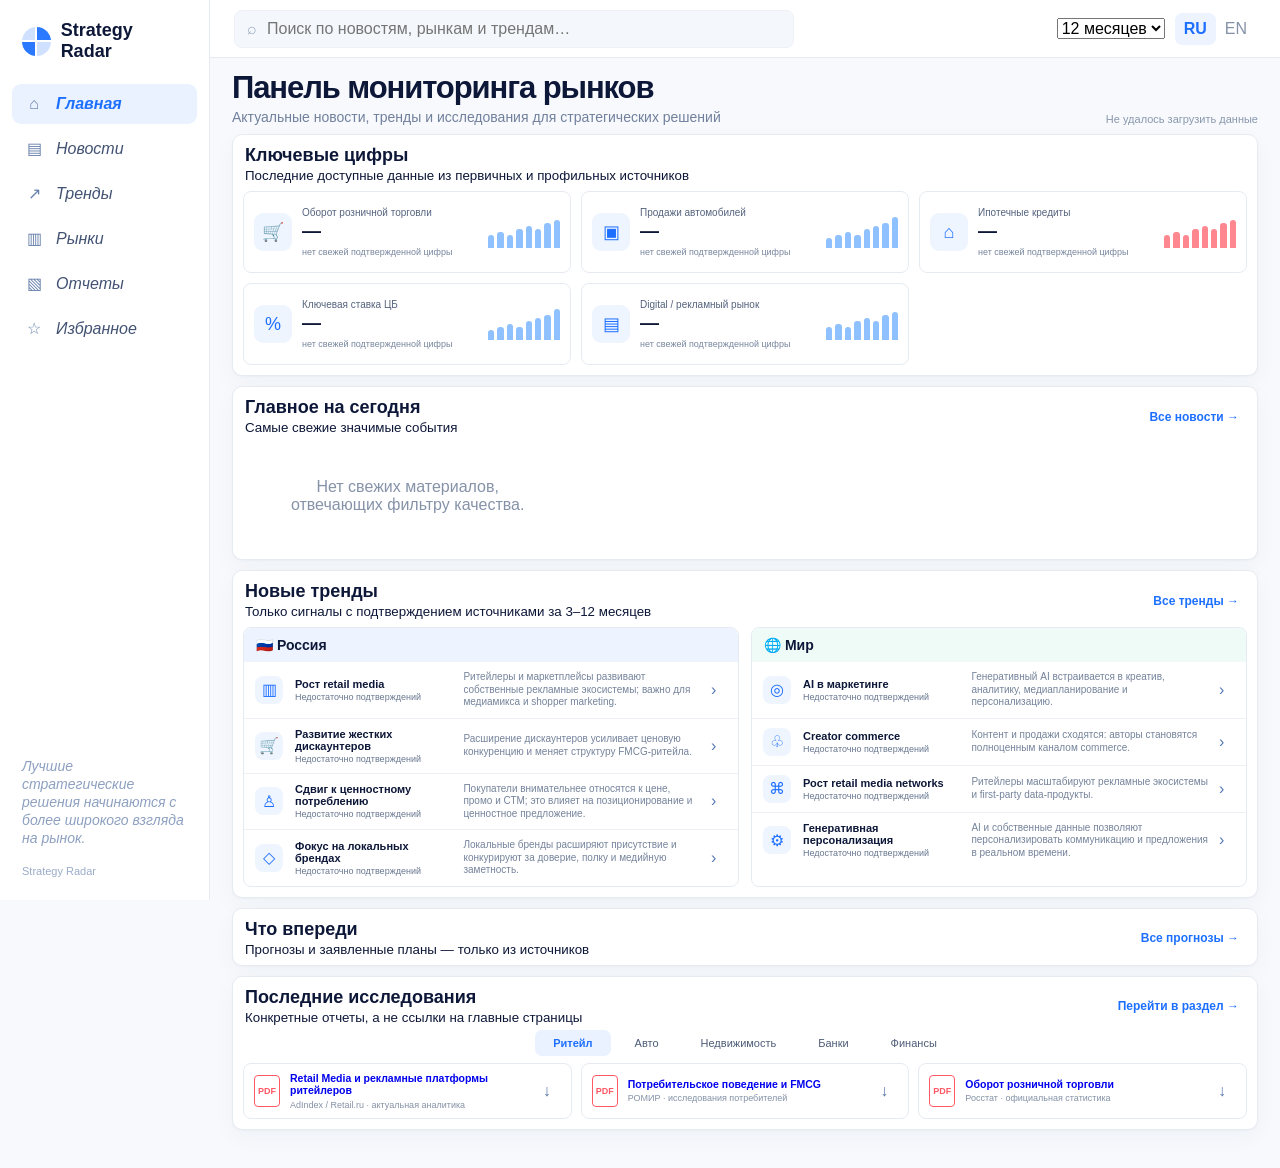
==== commit f2b9fa6e: "ui: simplify header and add outlook/report/filter views" ====
--- a/docs/index.html
+++ b/docs/index.html
@@ -4,7 +4,7 @@
 <meta charset="utf-8">
 <meta name="viewport" content="width=device-width,initial-scale=1">
 <title>Strategy Radar</title>
-<meta name="description" content="Strategy Radar — рабочая панель стратега: важные новости, тренды, рынки и исследования.">
+<meta name="description" content="Strategy Radar — новости, тренды, ключевые цифры и исследования для работы стратега.">
 <link rel="stylesheet" href="styles.css">
 </head>
 <body>
@@ -12,12 +12,12 @@
   <aside class="side">
     <div class="brand"><span class="brandmark"></span><b>Strategy Radar</b></div>
     <nav id="nav">
-      <button class="active" data-view="home"><span>⌂</span>Главная</button>
-      <button data-view="news"><span>▤</span>Новости</button>
-      <button data-view="trends"><span>↗</span>Тренды</button>
-      <button data-view="markets"><span>▥</span>Рынки</button>
-      <button data-view="reports"><span>▧</span>Отчеты</button>
-      <button data-view="favorites"><span>☆</span>Избранное</button>
+      <button class="active" data-view="home"><span>⌂</span><em data-t="navHome">Главная</em></button>
+      <button data-view="news"><span>▤</span><em data-t="navNews">Новости</em></button>
+      <button data-view="trends"><span>↗</span><em data-t="navTrends">Тренды</em></button>
+      <button data-view="markets"><span>▥</span><em data-t="navMarkets">Рынки</em></button>
+      <button data-view="reports"><span>▧</span><em data-t="navReports">Отчеты</em></button>
+      <button data-view="favorites"><span>☆</span><em data-t="navFav">Избранное</em></button>
     </nav>
     <div class="quote">Лучшие стратегические решения начинаются с более широкого взгляда на рынок.<small>Strategy Radar</small></div>
   </aside>
@@ -26,15 +26,18 @@
     <header class="top">
       <div class="search"><span>⌕</span><input id="search" placeholder="Поиск по новостям, рынкам и трендам…"></div>
       <div class="topActions">
-        <button class="date">▣ <span>Последние 30 дней</span>⌄</button>
-        <div class="langs"><button class="active">RU</button><button>EN</button></div>
-        <button class="bell">♧<i></i></button>
-        <div class="avatar">SR</div>
-        <div class="profile"><b>Strategy Radar</b><small>Стратегический отдел</small></div>
+        <select id="globalPeriod" class="topSelect" aria-label="Период">
+          <option value="30">30 дней</option>
+          <option value="90">3 месяца</option>
+          <option value="180">6 месяцев</option>
+          <option value="365" selected>12 месяцев</option>
+        </select>
+        <div class="langs"><button id="langRu" class="active">RU</button><button id="langEn">EN</button></div>
       </div>
     </header>
 
     <main>
+      <div id="offlineBanner" class="offlineBanner" hidden></div>
       <div class="pagehead">
         <div><h1 id="pageTitle">Панель мониторинга рынков</h1><p id="pageSubtitle">Актуальные новости, тренды и исследования для стратегических решений</p></div>
         <small id="fresh">Обновление данных…</small>
@@ -42,35 +45,76 @@
 
       <section class="view active" id="view-home">
         <section class="panel metricsPanel">
-          <div class="panelHead"><h2>Ключевые цифры</h2></div>
+          <div class="panelHead"><div><h2>Ключевые цифры</h2><small>Последние доступные данные из первичных и профильных источников</small></div></div>
           <div class="metricGrid" id="metricGrid"></div>
         </section>
 
         <section class="panel">
-          <div class="panelHead"><h2>Главное на сегодня</h2><button data-go="news">Все новости →</button></div>
+          <div class="panelHead"><div><h2>Главное на сегодня</h2><small id="topWindowLabel">Самые свежие значимые события</small></div><button data-go="news">Все новости →</button></div>
           <div class="newsGrid" id="topNews"></div>
         </section>
 
         <section class="panel">
-          <div class="panelHead"><h2>Новые тренды</h2><button data-go="trends">Все тренды →</button></div>
+          <div class="panelHead"><div><h2>Новые тренды</h2><small>Только сигналы с подтверждением источниками за 3–12 месяцев</small></div><button data-go="trends">Все тренды →</button></div>
           <div class="trendCols">
             <div class="trendBox"><div class="trendHead ru">🇷🇺 Россия</div><div id="ruTrends"></div></div>
             <div class="trendBox"><div class="trendHead world">🌐 Мир</div><div id="globalTrends"></div></div>
           </div>
         </section>
 
+        <section class="panel outlookPanel">
+          <div class="panelHead"><div><h2>Что впереди</h2><small>Прогнозы и заявленные планы — только из источников</small></div><button id="outlookAll">Все прогнозы →</button></div>
+          <div class="outlookGrid" id="outlookGrid"></div>
+        </section>
+
         <section class="panel">
-          <div class="panelHead"><h2>Превью вкладки Отчеты</h2><button data-go="reports">Перейти в раздел →</button></div>
+          <div class="panelHead"><div><h2>Последние исследования</h2><small>Конкретные отчеты, а не ссылки на главные страницы</small></div><button data-go="reports">Перейти в раздел →</button></div>
           <div class="reportTabs" id="previewTabs"></div>
           <div class="reportRow" id="previewReports"></div>
         </section>
       </section>
 
-      <section class="view" id="view-news"><div class="subPanel"><div class="filters"><select id="newsCategory"><option value="">Все рынки</option></select><select id="newsPeriod"><option value="7">7 дней</option><option value="30" selected>30 дней</option><option value="90">3 месяца</option></select></div><div id="newsList" class="articleList"></div></div></section>
-      <section class="view" id="view-trends"><section class="panel"><div class="panelHead"><h2>Тренды, подтвержденные источниками</h2></div><div class="trendCols"><div class="trendBox"><div class="trendHead ru">🇷🇺 Россия</div><div id="ruTrendsFull"></div></div><div class="trendBox"><div class="trendHead world">🌐 Мир</div><div id="globalTrendsFull"></div></div></div></section></section>
-      <section class="view" id="view-markets"><div class="marketGrid" id="marketGrid"></div></section>
-      <section class="view" id="view-reports"><section class="panel reportsPanel"><div class="panelHead"><h2>Исследования и отчеты</h2></div><div class="reportTabs left" id="reportTabs"></div><div class="reportLibrary" id="reportLibrary"></div></section></section>
-      <section class="view" id="view-favorites"><div class="subPanel"><div id="favoritesList" class="articleList"></div></div></section>
+      <section class="view" id="view-news">
+        <section class="subPanel">
+          <div class="filters six">
+            <select id="newsPeriod"><option value="7">7 дней</option><option value="30">30 дней</option><option value="90">3 месяца</option><option value="180">6 месяцев</option><option value="365" selected>12 месяцев</option></select>
+            <select id="newsCategory"><option value="">Все рынки</option></select>
+            <select id="newsScope"><option value="">Россия + мир</option><option value="Russia">Россия</option><option value="Global">Зарубежные</option></select>
+            <select id="newsSource"><option value="">Все источники</option></select>
+            <select id="newsType"><option value="">Все типы</option><option value="news">Новости</option><option value="research">Исследования</option><option value="forecast">Прогнозы</option><option value="company_plan">Планы компаний</option></select>
+            <select id="newsSort"><option value="relevance">По значимости</option><option value="date">По дате</option></select>
+          </div>
+          <div class="resultMeta" id="newsMeta"></div>
+          <div id="newsList" class="articleList"></div>
+        </section>
+      </section>
+
+      <section class="view" id="view-trends">
+        <section class="panel">
+          <div class="panelHead"><div><h2>Тренды, подтвержденные источниками</h2><small>Основание: минимум два независимых источника либо один сильный исследовательский/официальный источник с данными</small></div></div>
+          <div class="trendCols full">
+            <div class="trendBox"><div class="trendHead ru">🇷🇺 Россия</div><div id="ruTrendsFull"></div></div>
+            <div class="trendBox"><div class="trendHead world">🌐 Мир</div><div id="globalTrendsFull"></div></div>
+          </div>
+        </section>
+      </section>
+
+      <section class="view" id="view-markets">
+        <div class="marketNav" id="marketNav"></div>
+        <div id="marketDetail"></div>
+      </section>
+
+      <section class="view" id="view-reports">
+        <section class="panel reportsPanel">
+          <div class="panelHead"><div><h2>Исследования и отчеты</h2><small id="reportStatus">Проверенные конкретные публикации за 2025–2026 годы</small></div></div>
+          <div class="reportTabs left" id="reportTabs"></div>
+          <div class="reportLibrary" id="reportLibrary"></div>
+        </section>
+      </section>
+
+      <section class="view" id="view-favorites">
+        <section class="subPanel"><div id="favoritesList" class="articleList"></div></section>
+      </section>
     </main>
   </section>
 </div>
--- a/docs/styles.css
+++ b/docs/styles.css
@@ -1 +1,3 @@
-:root{--bg:#f4f6f8;--panel:#fff;--ink:#101828;--muted:#667085;--line:#e4e7ec;--nav:#0a1220;--accent:#5b5ce2;--good:#12b76a;--bad:#d92d20;--soft:#f8fafc}*{box-sizing:border-box}body{margin:0;font-family:Inter,ui-sans-serif,system-ui,-apple-system,BlinkMacSystemFont,"Segoe UI",sans-serif;background:var(--bg);color:var(--ink)}button,input,select{font:inherit}.shell{min-height:100vh;display:grid;grid-template-columns:240px 1fr}aside{background:var(--nav);color:#fff;padding:28px 20px;display:flex;flex-direction:column;position:sticky;top:0;height:100vh}.brand{display:flex;gap:11px;align-items:center;margin-bottom:34px}.brand strong{font-size:13px;letter-spacing:.14em}.brand small{display:block;font-size:9px;letter-spacing:.16em;color:#94a3b8;margin-top:3px}.pulse{width:13px;height:13px;border-radius:50%;background:#7c7df0;box-shadow:0 0 0 6px rgba(124,125,240,.15)}nav{display:grid;gap:7px}nav button{border:0;background:transparent;color:#aab4c5;text-align:left;padding:11px 12px;border-radius:8px;cursor:pointer}nav button:hover,nav button.active{background:#172036;color:#fff}.asideFoot{margin-top:auto;color:#73839d;font-size:10px;line-height:1.65}main{padding:34px 42px 70px;max-width:1580px;width:100%}header{display:flex;justify-content:space-between;align-items:flex-start;margin-bottom:25px}.eyebrow,.kicker{font-size:10px;letter-spacing:.14em;color:#8b93a3;font-weight:800}h1{font-size:32px;margin:5px 0 0;letter-spacing:-.03em}.status{display:flex;align-items:center;gap:8px;background:#edfdf6;color:#067647;padding:8px 11px;border-radius:999px;font-size:10px;font-weight:800;letter-spacing:.06em}.dot{width:7px;height:7px;border-radius:50%;background:var(--good)}.toolbar{display:grid;grid-template-columns:1.25fr 210px 210px 150px;gap:10px;margin-bottom:12px}.toolbar input,.toolbar select{border:1px solid var(--line);background:#fff;border-radius:10px;padding:11px 13px;outline:none}.context{font-size:12px;color:#64748b;margin:0 0 22px;padding:11px 14px;background:#eef2f7;border-radius:9px}.marketHero{display:flex;justify-content:space-between;align-items:end;margin:26px 0 14px}.marketHero h2{font-size:30px;margin:5px 0 6px;letter-spacing:-.03em}.marketHero p{margin:0;color:#667085;font-size:13px}.marketSelector{display:grid;grid-template-columns:repeat(5,minmax(0,1fr));gap:9px;margin-bottom:12px}.marketChip{background:#fff;border:1px solid var(--line);border-radius:12px;padding:13px;text-align:left;cursor:pointer;transition:.15s}.marketChip:hover,.marketChip.active{border-color:#a8a9f4;box-shadow:0 4px 14px rgba(16,24,40,.06);transform:translateY(-1px)}.marketChip span{display:block;font-size:11px;color:#475467;min-height:28px}.marketChip b{font-size:22px;display:inline-block;margin-top:6px}.marketChip small{float:right;margin-top:11px;font-size:10px}.deltaUp{color:#067647}.deltaDown{color:#b42318}.deltaFlat{color:#667085}.dashWide{display:grid;grid-template-columns:1.25fr 1fr;gap:12px}.dashGrid{display:grid;grid-template-columns:repeat(2,minmax(0,1fr));gap:12px;margin-top:12px}.panel{background:#fff;border:1px solid var(--line);border-radius:14px;padding:20px}.panelHead{display:flex;justify-content:space-between;gap:20px;align-items:flex-start;margin-bottom:14px}.panelHead h3{margin:4px 0 0;font-size:18px}.panelHead>span{font-size:10px;color:#8a94a6;text-align:right;max-width:230px;line-height:1.35}.lineChart{width:100%;height:220px;overflow:visible}.lineChart line{stroke:#e4e7ec;stroke-width:1}.lineChart polyline{fill:none;stroke:var(--accent);stroke-width:3}.lineChart circle{fill:#fff;stroke:var(--accent);stroke-width:2}.lineChart text{font-size:9px;fill:#98a2b3}.metricTabs{display:flex;gap:6px;flex-wrap:wrap;margin-bottom:13px}.metricTabs button{border:1px solid var(--line);background:#f8fafc;color:#475467;border-radius:999px;padding:7px 10px;font-size:10px;cursor:pointer}.metricTabs button.active{background:#171a4a;color:#fff;border-color:#171a4a}.metricsTable{display:grid}.metricRow{display:grid;grid-template-columns:115px 90px 1fr;gap:9px;padding:10px 0;border-top:1px solid var(--line);text-decoration:none;color:inherit;align-items:start}.metricRow:first-child{border-top:0}.metricRow:hover .metricContext{color:#4f46e5}.metricType{font-size:10px;color:#667085}.metricRow strong{font-size:16px}.metricContext{font-size:11px;line-height:1.4;color:#344054}.metricSource{grid-column:3;font-size:9px;color:#98a2b3;margin-top:-4px}.rankTable{display:grid}.rankRow{display:grid;grid-template-columns:26px 1fr 42px 58px;gap:8px;align-items:center;border:0;border-top:1px solid var(--line);background:transparent;padding:10px 0;text-align:left;cursor:pointer}.rankRow:first-child{border-top:0}.rankRow:hover .rankName{color:#4f46e5}.rank{display:grid;place-items:center;width:22px;height:22px;border-radius:7px;background:#f2f4f7;color:#667085;font-size:10px;font-weight:800}.rankName{font-size:12px;font-weight:650}.rankCount{text-align:right;font-size:12px;font-weight:800}.deltaBadge{justify-self:end;font-size:9px;font-weight:800;border-radius:999px;padding:4px 6px}.deltaBadge.up{background:#ecfdf3;color:#027a48}.deltaBadge.down{background:#fef3f2;color:#b42318}.deltaBadge.neutral{background:#f2f4f7;color:#667085}.futureTable{display:grid}.futureTable a{display:grid;grid-template-columns:58px 1fr;gap:8px;border-top:1px solid var(--line);padding:10px 0;text-decoration:none;color:inherit}.futureTable a:first-child{border-top:0}.futureTable a b{font-size:11px;color:#b54708}.futureTable a span{font-size:11px;line-height:1.35}.futureTable a small{grid-column:2;color:#98a2b3;font-size:9px}.emptySmall{font-size:11px;color:#98a2b3;padding:18px 0}.sectionHead{display:flex;align-items:end;justify-content:space-between;margin:30px 0 12px}.sectionHead h2{margin:0;font-size:20px}.sectionHead span{font-size:11px;color:#7b8494}.grid{display:grid;grid-template-columns:repeat(2,minmax(0,1fr));gap:12px}.card{background:#fff;border:1px solid var(--line);border-radius:13px;padding:18px;box-shadow:0 1px 1px rgba(17,24,39,.02)}.cardTop{display:flex;gap:14px;justify-content:space-between}.categoryLabel{display:inline-flex;font-size:10px;font-weight:800;letter-spacing:.04em;padding:5px 8px;border-radius:999px;margin-bottom:10px;background:#eef2ff;color:#4f46e5}.priority{min-width:72px;height:32px;border-radius:8px;display:grid;place-items:center;background:#f1f0ff;color:#4f46e5;font-weight:800;font-size:10px}.card h3{margin:0;font-size:17px;line-height:1.32}.meta{color:var(--muted);font-size:10px;margin:8px 0 12px}.summary{font-size:13px;line-height:1.55;color:#344054}.tags{display:flex;flex-wrap:wrap;gap:6px;margin-top:13px}.tag{font-size:10px;background:#f2f4f7;color:#475467;padding:5px 7px;border-radius:999px}.clientTag{background:#ecfdf3;color:#027a48}.futureTag{background:#fff6ed;color:#b54708}.scopeTag{background:#eef4ff;color:#3538cd}.reasonTag{background:#f9f5ff;color:#6941c6}.source{display:inline-block;margin-top:14px;color:#4f46e5;text-decoration:none;font-size:12px;font-weight:700}.clientBlock{margin-bottom:28px}.clientTitle{display:flex;justify-content:space-between;align-items:end;margin:0 0 12px}.clientTitle h2{margin:0;font-size:21px}.clientTitle span{font-size:11px;color:#7b8494}.empty{background:#fff;border:1px dashed #cbd5e1;padding:38px;border-radius:12px;text-align:center;color:#64748b}@media(max-width:1200px){.marketSelector{grid-template-columns:repeat(3,1fr)}.dashWide,.dashGrid{grid-template-columns:1fr}.toolbar{grid-template-columns:1fr 1fr}}@media(max-width:760px){.shell{grid-template-columns:1fr}aside{position:relative;height:auto;padding:18px}nav{grid-template-columns:repeat(3,1fr)}.asideFoot{display:none}main{padding:24px 16px}.toolbar,.marketSelector,.grid{grid-template-columns:1fr}.status{display:none}.metricRow{grid-template-columns:90px 80px 1fr}.lineChart{height:180px}}.headerRight{display:flex;align-items:center;gap:10px}.langToggle{display:flex;background:#fff;border:1px solid var(--line);border-radius:999px;padding:3px}.langToggle button{border:0;background:transparent;color:#667085;border-radius:999px;padding:6px 9px;font-size:10px;font-weight:800;cursor:pointer}.langToggle button.active{background:#171a4a;color:#fff}@media(max-width:760px){.headerRight{align-items:flex-start}.langToggle{margin-left:auto}}+:root{--bg:#f7f9fc;--card:#fff;--line:#e6ebf2;--ink:#0d1738;--muted:#71809d;--blue:#1d6fff;--blueSoft:#eaf2ff;--green:#08a66a;--red:#e5484d;--shadow:0 1px 2px rgba(13,23,56,.03),0 8px 24px rgba(36,64,120,.035)}
+*{box-sizing:border-box}html,body{margin:0;background:var(--bg);color:var(--ink);font-family:Inter,ui-sans-serif,-apple-system,BlinkMacSystemFont,"Segoe UI",Arial,sans-serif}button,input,select{font:inherit}button{cursor:pointer}.app{min-height:100vh;display:grid;grid-template-columns:210px 1fr}.side{background:#fff;border-right:1px solid var(--line);padding:18px 12px 22px;display:flex;flex-direction:column;position:sticky;top:0;height:100vh}.brand{display:flex;gap:10px;align-items:center;padding:2px 10px 22px;font-size:18px}.brandmark{width:29px;height:29px;border-radius:50%;background:conic-gradient(#2b79ff 0 24%,#cfe1ff 24% 49%,#2b79ff 49% 74%,#cfe1ff 74%);position:relative}.brandmark:after{content:"";position:absolute;left:-2px;right:-2px;top:13px;height:2px;background:#fff}.brandmark:before{content:"";position:absolute;top:-2px;bottom:-2px;left:13px;width:2px;background:#fff}nav{display:grid;gap:4px}nav button{border:0;background:transparent;text-align:left;padding:11px 12px;border-radius:9px;color:#425273;display:flex;gap:12px;align-items:center}nav button span{width:20px;text-align:center;color:#6780aa}nav button:hover{background:#f5f8fe}nav button.active{background:var(--blueSoft);color:var(--blue);font-weight:700}.quote{margin-top:auto;padding:16px 10px 0;color:#8da0c0;font-style:italic;font-size:14px;line-height:1.28}.quote small{display:block;font-style:normal;margin-top:16px;color:#9aacC9;font-size:11px}.workspace{min-width:0}.top{height:58px;background:rgba(255,255,255,.97);border-bottom:1px solid var(--line);display:flex;align-items:center;padding:0 24px;gap:20px;position:sticky;top:0;z-index:10}.search{height:38px;max-width:560px;flex:1;background:#f4f7fb;border:1px solid #edf1f6;border-radius:8px;display:flex;align-items:center;gap:8px;padding:0 12px;color:#9aa8bd}.search input{border:0;outline:0;background:transparent;width:100%;color:#34425e}.topActions{margin-left:auto;display:flex;align-items:center;gap:10px}.date{height:36px;border:1px solid var(--line);background:#fff;border-radius:8px;padding:0 12px;color:#34425e;display:flex;align-items:center;gap:8px}.langs{display:flex}.langs button{border:0;background:transparent;color:#8491a8;padding:7px 9px;border-radius:7px}.langs .active{background:#edf4ff;color:var(--blue);font-weight:700}.bell{border:0;background:transparent;position:relative;padding:8px;color:#5b6984}.bell i{position:absolute;width:6px;height:6px;border-radius:50%;background:#ff3b4d;right:6px;top:4px}.avatar{width:34px;height:34px;border-radius:50%;background:#eaf2ff;color:var(--blue);display:grid;place-items:center;font-size:12px;font-weight:800}.profile{font-size:12px}.profile b,.profile small{display:block}.profile small{color:#8b98ad;margin-top:2px}main{padding:0 22px 28px;max-width:1700px;margin:0 auto}.pagehead{display:flex;align-items:end;justify-content:space-between;gap:20px;padding:12px 0 9px}.pagehead h1{margin:0;font-size:31px;letter-spacing:-.035em}.pagehead p{margin:3px 0 0;color:var(--muted);font-size:14px}.pagehead small{color:#8997ad;font-size:11px}.panel,.subPanel{background:#fff;border:1px solid var(--line);border-radius:10px;box-shadow:var(--shadow);margin-bottom:10px}.panelHead{display:flex;justify-content:space-between;align-items:center;padding:10px 12px 7px}.panelHead h2{font-size:18px;margin:0}.panelHead button{border:0;background:transparent;color:var(--blue);font-size:12px;font-weight:650}.metricsPanel{padding-bottom:10px}.metricGrid{display:grid;grid-template-columns:repeat(5,minmax(0,1fr));gap:10px;padding:0 10px}.metric{border:1px solid var(--line);border-radius:8px;padding:10px;min-height:82px;display:grid;grid-template-columns:38px 1fr 72px;gap:10px;align-items:center}.metricIcon{width:38px;height:38px;border-radius:9px;background:#eff5ff;color:var(--blue);display:grid;place-items:center;font-size:18px}.metricLabel{font-size:10px;color:#55637e}.metricValue{font-size:19px;font-weight:800;margin-top:2px}.metricNote{font-size:9px;color:#78869e;margin-top:5px}.spark{height:32px;display:flex;align-items:flex-end;gap:3px}.spark i{display:block;width:7px;border-radius:3px 3px 0 0;background:#8fc0ff}.spark.red i{background:#ff8790}.newsGrid{display:grid;grid-template-columns:repeat(6,minmax(0,1fr));gap:8px;padding:0 10px 10px}.newsCard{border:1px solid var(--line);border-radius:8px;padding:8px;display:flex;flex-direction:column;min-width:0;position:relative}.sourceLine{height:24px;display:flex;align-items:center;justify-content:space-between;gap:8px}.source{font-size:12px;font-weight:800}.source.rbc{color:#0b443b}.source.adindex,.source.sostav{color:#ef3138}.source.romir{color:#ef7d15}.source.retail{color:#2351bd}.source.rosstat{color:#384f70}.time{font-size:10px;color:#8e9bb0}.thumb{height:112px;border-radius:6px;margin:4px 0 8px;overflow:hidden;background:linear-gradient(145deg,#e2edf9,#c7d9ef);position:relative}.thumb:before{content:"";position:absolute;inset:0;background:radial-gradient(circle at 22% 22%,rgba(255,255,255,.7),transparent 35%),linear-gradient(135deg,rgba(29,111,255,.20),rgba(30,50,90,.03))}.thumb img{width:100%;height:100%;object-fit:cover;display:block;position:relative;z-index:1}.newsCard h3{font-size:13px;line-height:1.25;margin:0 0 8px;min-height:49px}.meaningLabel{font-size:10px;color:#7b89a2;font-weight:700}.meaning{font-size:10.5px;line-height:1.3;color:#66758f;margin-top:3px}.openCard{position:absolute;inset:0;text-indent:-9999px}.star{position:absolute;right:7px;bottom:6px;z-index:3;border:0;background:#fff;color:#a2adc0;font-size:17px}.star.on{color:#f5b523}.trendCols{display:grid;grid-template-columns:1fr 1fr;gap:12px;padding:0 10px 10px}.trendBox{border:1px solid var(--line);border-radius:8px;overflow:hidden}.trendHead{height:34px;display:flex;align-items:center;padding:0 12px;font-weight:800;font-size:14px}.trendHead.ru{background:#edf4ff}.trendHead.world{background:#eefbf7}.trendRow{display:grid;grid-template-columns:30px minmax(140px,.8fr) 1.2fr 16px;gap:10px;align-items:center;padding:9px 11px;border-top:1px solid #edf0f5}.trendRow:first-child{border-top:0}.trendIco{width:28px;height:28px;border-radius:8px;background:#eff5ff;color:var(--blue);display:grid;place-items:center}.trendName{font-size:11px;font-weight:800}.evidence{font-size:9px;color:#687790;margin-top:2px}.trendDesc{font-size:10px;color:#75839b;line-height:1.25}.chev{color:#5579b7}.reportTabs{display:flex;gap:6px;justify-content:center;margin:-3px 0 7px}.reportTabs.left{justify-content:flex-start;padding:0 2px 10px}.reportTabs button{border:0;background:transparent;padding:7px 18px;border-radius:7px;color:#4d5c77;font-size:11px}.reportTabs button.active{background:#eaf2ff;color:var(--blue);font-weight:700}.reportRow{display:grid;grid-template-columns:repeat(5,minmax(0,1fr));gap:9px;padding:0 10px 10px}.reportCard{border:1px solid var(--line);border-radius:8px;padding:8px 10px;display:grid;grid-template-columns:28px 1fr 18px;gap:8px;align-items:center;text-decoration:none}.pdf{width:26px;height:32px;border:1.5px solid #ff5965;border-radius:4px;color:#ff5965;font-size:9px;font-weight:800;display:grid;place-items:center}.reportCard strong{display:block;font-size:10.5px;line-height:1.2}.reportCard small{display:block;font-size:9px;color:#8491a6;margin-top:3px}.downIcon{color:#5877a8}.view{display:none}.view.active{display:block}.subPanel{padding:12px}.filters{display:flex;gap:8px;margin-bottom:10px}.filters select{border:1px solid var(--line);background:#fff;border-radius:8px;padding:8px 10px;color:#53617c}.articleList{display:grid;gap:8px}.article{display:grid;grid-template-columns:90px 1fr auto;gap:12px;border:1px solid var(--line);border-radius:8px;padding:11px;text-decoration:none}.articleCat{font-size:10px;color:var(--blue);font-weight:700}.article h3{font-size:14px;margin:2px 0 5px}.article p{font-size:11px;color:#6f7d95;margin:0;line-height:1.35}.articleMeta{text-align:right;font-size:10px;color:#8b98ac}.marketGrid{display:grid;grid-template-columns:repeat(3,minmax(0,1fr));gap:10px}.marketCard{background:#fff;border:1px solid var(--line);border-radius:10px;padding:16px}.marketCard h3{font-size:15px;margin:0 0 5px}.marketCard p{font-size:11px;color:#75829a;margin:0}.marketCard .count{font-size:28px;font-weight:800;margin:16px 0 6px}.reportsPanel{padding:12px}.reportsPanel .panelHead{padding:0 0 8px}.reportLibrary{display:grid;grid-template-columns:repeat(3,minmax(0,1fr));gap:10px}.reportBig{border:1px solid var(--line);border-radius:10px;padding:14px;text-decoration:none;display:flex;gap:12px}.reportBig .pdf{width:34px;height:42px;flex:0 0 auto}.reportBig h3{font-size:13px;margin:0 0 7px}.reportBig p{font-size:10px;color:#7a88a0;margin:0 0 8px;line-height:1.35}.reportBig small{font-size:9px;color:#8794a9}.empty{padding:35px;text-align:center;color:#8592a8}
+@media(max-width:1320px){.metricGrid{grid-template-columns:repeat(3,1fr)}.newsGrid{grid-template-columns:repeat(3,1fr)}.reportRow{grid-template-columns:repeat(3,1fr)}}@media(max-width:900px){.app{grid-template-columns:1fr}.side{position:static;height:auto;border-right:0;border-bottom:1px solid var(--line);padding:10px}.brand{padding-bottom:10px}nav{grid-template-columns:repeat(6,1fr);overflow:auto}nav button{font-size:0;justify-content:center}.quote{display:none}.top{padding:0 10px}.date span,.profile{display:none}main{padding:0 10px 20px}.pagehead h1{font-size:24px}.metricGrid,.newsGrid,.reportRow,.reportLibrary,.marketGrid{grid-template-columns:1fr 1fr}.trendCols{grid-template-columns:1fr}.trendRow{grid-template-columns:30px 1fr 16px}.trendDesc{grid-column:2}}@media(max-width:560px){.metricGrid,.newsGrid,.reportRow,.reportLibrary,.marketGrid{grid-template-columns:1fr}.pagehead{align-items:flex-start;flex-direction:column}.article{grid-template-columns:1fr}.articleMeta{text-align:left}}
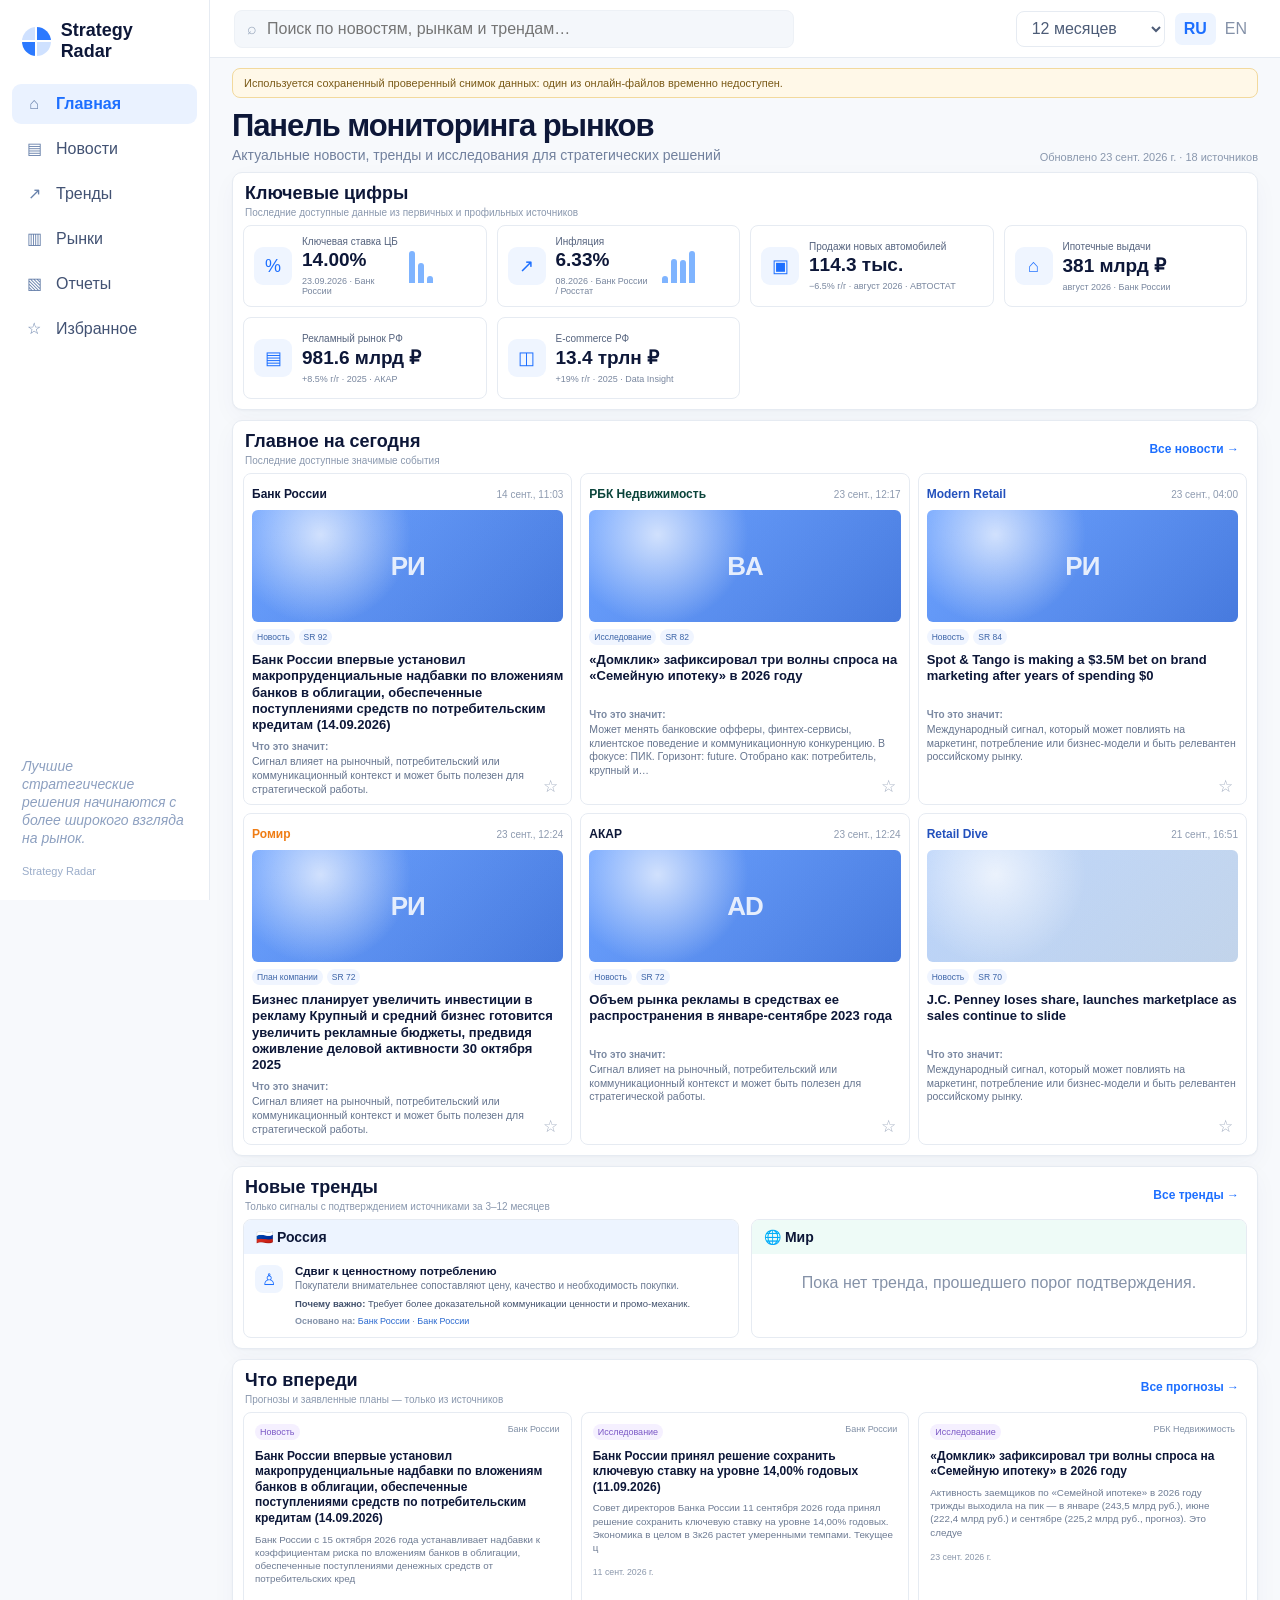
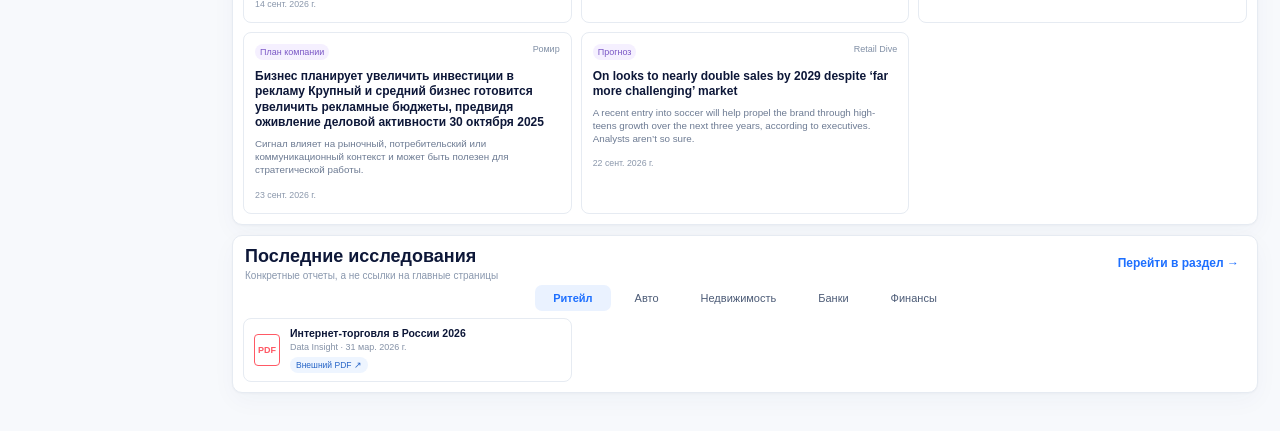
==== commit 5a816940: "ui: load generated last-known-good data snapshot" ====
--- a/docs/index.html
+++ b/docs/index.html
@@ -118,6 +118,7 @@
     </main>
   </section>
 </div>
+<script src="fallback-data.js"></script>
 <script src="app.js"></script>
 </body>
 </html>
--- a/docs/styles.css
+++ b/docs/styles.css
@@ -1,3 +1,8 @@
 :root{--bg:#f7f9fc;--card:#fff;--line:#e6ebf2;--ink:#0d1738;--muted:#71809d;--blue:#1d6fff;--blueSoft:#eaf2ff;--green:#08a66a;--red:#e5484d;--shadow:0 1px 2px rgba(13,23,56,.03),0 8px 24px rgba(36,64,120,.035)}
 *{box-sizing:border-box}html,body{margin:0;background:var(--bg);color:var(--ink);font-family:Inter,ui-sans-serif,-apple-system,BlinkMacSystemFont,"Segoe UI",Arial,sans-serif}button,input,select{font:inherit}button{cursor:pointer}.app{min-height:100vh;display:grid;grid-template-columns:210px 1fr}.side{background:#fff;border-right:1px solid var(--line);padding:18px 12px 22px;display:flex;flex-direction:column;position:sticky;top:0;height:100vh}.brand{display:flex;gap:10px;align-items:center;padding:2px 10px 22px;font-size:18px}.brandmark{width:29px;height:29px;border-radius:50%;background:conic-gradient(#2b79ff 0 24%,#cfe1ff 24% 49%,#2b79ff 49% 74%,#cfe1ff 74%);position:relative}.brandmark:after{content:"";position:absolute;left:-2px;right:-2px;top:13px;height:2px;background:#fff}.brandmark:before{content:"";position:absolute;top:-2px;bottom:-2px;left:13px;width:2px;background:#fff}nav{display:grid;gap:4px}nav button{border:0;background:transparent;text-align:left;padding:11px 12px;border-radius:9px;color:#425273;display:flex;gap:12px;align-items:center}nav button span{width:20px;text-align:center;color:#6780aa}nav button:hover{background:#f5f8fe}nav button.active{background:var(--blueSoft);color:var(--blue);font-weight:700}.quote{margin-top:auto;padding:16px 10px 0;color:#8da0c0;font-style:italic;font-size:14px;line-height:1.28}.quote small{display:block;font-style:normal;margin-top:16px;color:#9aacC9;font-size:11px}.workspace{min-width:0}.top{height:58px;background:rgba(255,255,255,.97);border-bottom:1px solid var(--line);display:flex;align-items:center;padding:0 24px;gap:20px;position:sticky;top:0;z-index:10}.search{height:38px;max-width:560px;flex:1;background:#f4f7fb;border:1px solid #edf1f6;border-radius:8px;display:flex;align-items:center;gap:8px;padding:0 12px;color:#9aa8bd}.search input{border:0;outline:0;background:transparent;width:100%;color:#34425e}.topActions{margin-left:auto;display:flex;align-items:center;gap:10px}.date{height:36px;border:1px solid var(--line);background:#fff;border-radius:8px;padding:0 12px;color:#34425e;display:flex;align-items:center;gap:8px}.langs{display:flex}.langs button{border:0;background:transparent;color:#8491a8;padding:7px 9px;border-radius:7px}.langs .active{background:#edf4ff;color:var(--blue);font-weight:700}.bell{border:0;background:transparent;position:relative;padding:8px;color:#5b6984}.bell i{position:absolute;width:6px;height:6px;border-radius:50%;background:#ff3b4d;right:6px;top:4px}.avatar{width:34px;height:34px;border-radius:50%;background:#eaf2ff;color:var(--blue);display:grid;place-items:center;font-size:12px;font-weight:800}.profile{font-size:12px}.profile b,.profile small{display:block}.profile small{color:#8b98ad;margin-top:2px}main{padding:0 22px 28px;max-width:1700px;margin:0 auto}.pagehead{display:flex;align-items:end;justify-content:space-between;gap:20px;padding:12px 0 9px}.pagehead h1{margin:0;font-size:31px;letter-spacing:-.035em}.pagehead p{margin:3px 0 0;color:var(--muted);font-size:14px}.pagehead small{color:#8997ad;font-size:11px}.panel,.subPanel{background:#fff;border:1px solid var(--line);border-radius:10px;box-shadow:var(--shadow);margin-bottom:10px}.panelHead{display:flex;justify-content:space-between;align-items:center;padding:10px 12px 7px}.panelHead h2{font-size:18px;margin:0}.panelHead button{border:0;background:transparent;color:var(--blue);font-size:12px;font-weight:650}.metricsPanel{padding-bottom:10px}.metricGrid{display:grid;grid-template-columns:repeat(5,minmax(0,1fr));gap:10px;padding:0 10px}.metric{border:1px solid var(--line);border-radius:8px;padding:10px;min-height:82px;display:grid;grid-template-columns:38px 1fr 72px;gap:10px;align-items:center}.metricIcon{width:38px;height:38px;border-radius:9px;background:#eff5ff;color:var(--blue);display:grid;place-items:center;font-size:18px}.metricLabel{font-size:10px;color:#55637e}.metricValue{font-size:19px;font-weight:800;margin-top:2px}.metricNote{font-size:9px;color:#78869e;margin-top:5px}.spark{height:32px;display:flex;align-items:flex-end;gap:3px}.spark i{display:block;width:7px;border-radius:3px 3px 0 0;background:#8fc0ff}.spark.red i{background:#ff8790}.newsGrid{display:grid;grid-template-columns:repeat(6,minmax(0,1fr));gap:8px;padding:0 10px 10px}.newsCard{border:1px solid var(--line);border-radius:8px;padding:8px;display:flex;flex-direction:column;min-width:0;position:relative}.sourceLine{height:24px;display:flex;align-items:center;justify-content:space-between;gap:8px}.source{font-size:12px;font-weight:800}.source.rbc{color:#0b443b}.source.adindex,.source.sostav{color:#ef3138}.source.romir{color:#ef7d15}.source.retail{color:#2351bd}.source.rosstat{color:#384f70}.time{font-size:10px;color:#8e9bb0}.thumb{height:112px;border-radius:6px;margin:4px 0 8px;overflow:hidden;background:linear-gradient(145deg,#e2edf9,#c7d9ef);position:relative}.thumb:before{content:"";position:absolute;inset:0;background:radial-gradient(circle at 22% 22%,rgba(255,255,255,.7),transparent 35%),linear-gradient(135deg,rgba(29,111,255,.20),rgba(30,50,90,.03))}.thumb img{width:100%;height:100%;object-fit:cover;display:block;position:relative;z-index:1}.newsCard h3{font-size:13px;line-height:1.25;margin:0 0 8px;min-height:49px}.meaningLabel{font-size:10px;color:#7b89a2;font-weight:700}.meaning{font-size:10.5px;line-height:1.3;color:#66758f;margin-top:3px}.openCard{position:absolute;inset:0;text-indent:-9999px}.star{position:absolute;right:7px;bottom:6px;z-index:3;border:0;background:#fff;color:#a2adc0;font-size:17px}.star.on{color:#f5b523}.trendCols{display:grid;grid-template-columns:1fr 1fr;gap:12px;padding:0 10px 10px}.trendBox{border:1px solid var(--line);border-radius:8px;overflow:hidden}.trendHead{height:34px;display:flex;align-items:center;padding:0 12px;font-weight:800;font-size:14px}.trendHead.ru{background:#edf4ff}.trendHead.world{background:#eefbf7}.trendRow{display:grid;grid-template-columns:30px minmax(140px,.8fr) 1.2fr 16px;gap:10px;align-items:center;padding:9px 11px;border-top:1px solid #edf0f5}.trendRow:first-child{border-top:0}.trendIco{width:28px;height:28px;border-radius:8px;background:#eff5ff;color:var(--blue);display:grid;place-items:center}.trendName{font-size:11px;font-weight:800}.evidence{font-size:9px;color:#687790;margin-top:2px}.trendDesc{font-size:10px;color:#75839b;line-height:1.25}.chev{color:#5579b7}.reportTabs{display:flex;gap:6px;justify-content:center;margin:-3px 0 7px}.reportTabs.left{justify-content:flex-start;padding:0 2px 10px}.reportTabs button{border:0;background:transparent;padding:7px 18px;border-radius:7px;color:#4d5c77;font-size:11px}.reportTabs button.active{background:#eaf2ff;color:var(--blue);font-weight:700}.reportRow{display:grid;grid-template-columns:repeat(5,minmax(0,1fr));gap:9px;padding:0 10px 10px}.reportCard{border:1px solid var(--line);border-radius:8px;padding:8px 10px;display:grid;grid-template-columns:28px 1fr 18px;gap:8px;align-items:center;text-decoration:none}.pdf{width:26px;height:32px;border:1.5px solid #ff5965;border-radius:4px;color:#ff5965;font-size:9px;font-weight:800;display:grid;place-items:center}.reportCard strong{display:block;font-size:10.5px;line-height:1.2}.reportCard small{display:block;font-size:9px;color:#8491a6;margin-top:3px}.downIcon{color:#5877a8}.view{display:none}.view.active{display:block}.subPanel{padding:12px}.filters{display:flex;gap:8px;margin-bottom:10px}.filters select{border:1px solid var(--line);background:#fff;border-radius:8px;padding:8px 10px;color:#53617c}.articleList{display:grid;gap:8px}.article{display:grid;grid-template-columns:90px 1fr auto;gap:12px;border:1px solid var(--line);border-radius:8px;padding:11px;text-decoration:none}.articleCat{font-size:10px;color:var(--blue);font-weight:700}.article h3{font-size:14px;margin:2px 0 5px}.article p{font-size:11px;color:#6f7d95;margin:0;line-height:1.35}.articleMeta{text-align:right;font-size:10px;color:#8b98ac}.marketGrid{display:grid;grid-template-columns:repeat(3,minmax(0,1fr));gap:10px}.marketCard{background:#fff;border:1px solid var(--line);border-radius:10px;padding:16px}.marketCard h3{font-size:15px;margin:0 0 5px}.marketCard p{font-size:11px;color:#75829a;margin:0}.marketCard .count{font-size:28px;font-weight:800;margin:16px 0 6px}.reportsPanel{padding:12px}.reportsPanel .panelHead{padding:0 0 8px}.reportLibrary{display:grid;grid-template-columns:repeat(3,minmax(0,1fr));gap:10px}.reportBig{border:1px solid var(--line);border-radius:10px;padding:14px;text-decoration:none;display:flex;gap:12px}.reportBig .pdf{width:34px;height:42px;flex:0 0 auto}.reportBig h3{font-size:13px;margin:0 0 7px}.reportBig p{font-size:10px;color:#7a88a0;margin:0 0 8px;line-height:1.35}.reportBig small{font-size:9px;color:#8794a9}.empty{padding:35px;text-align:center;color:#8592a8}
-@media(max-width:1320px){.metricGrid{grid-template-columns:repeat(3,1fr)}.newsGrid{grid-template-columns:repeat(3,1fr)}.reportRow{grid-template-columns:repeat(3,1fr)}}@media(max-width:900px){.app{grid-template-columns:1fr}.side{position:static;height:auto;border-right:0;border-bottom:1px solid var(--line);padding:10px}.brand{padding-bottom:10px}nav{grid-template-columns:repeat(6,1fr);overflow:auto}nav button{font-size:0;justify-content:center}.quote{display:none}.top{padding:0 10px}.date span,.profile{display:none}main{padding:0 10px 20px}.pagehead h1{font-size:24px}.metricGrid,.newsGrid,.reportRow,.reportLibrary,.marketGrid{grid-template-columns:1fr 1fr}.trendCols{grid-template-columns:1fr}.trendRow{grid-template-columns:30px 1fr 16px}.trendDesc{grid-column:2}}@media(max-width:560px){.metricGrid,.newsGrid,.reportRow,.reportLibrary,.marketGrid{grid-template-columns:1fr}.pagehead{align-items:flex-start;flex-direction:column}.article{grid-template-columns:1fr}.articleMeta{text-align:left}}+@media(max-width:1320px){.metricGrid{grid-template-columns:repeat(3,1fr)}.newsGrid{grid-template-columns:repeat(3,1fr)}.reportRow{grid-template-columns:repeat(3,1fr)}}@media(max-width:900px){.app{grid-template-columns:1fr}.side{position:static;height:auto;border-right:0;border-bottom:1px solid var(--line);padding:10px}.brand{padding-bottom:10px}nav{grid-template-columns:repeat(6,1fr);overflow:auto}nav button{font-size:0;justify-content:center}.quote{display:none}.top{padding:0 10px}.date span,.profile{display:none}main{padding:0 10px 20px}.pagehead h1{font-size:24px}.metricGrid,.newsGrid,.reportRow,.reportLibrary,.marketGrid{grid-template-columns:1fr 1fr}.trendCols{grid-template-columns:1fr}.trendRow{grid-template-columns:30px 1fr 16px}.trendDesc{grid-column:2}}@media(max-width:560px){.metricGrid,.newsGrid,.reportRow,.reportLibrary,.marketGrid{grid-template-columns:1fr}.pagehead{align-items:flex-start;flex-direction:column}.article{grid-template-columns:1fr}.articleMeta{text-align:left}}
+/* Strategy Radar 2026 production refinements */
+nav button em{font-style:normal}.top{justify-content:space-between}.topActions{margin-left:auto}.topSelect{height:36px;border:1px solid var(--line);background:#fff;border-radius:8px;padding:0 30px 0 11px;color:#4d5c77;outline:none}.offlineBanner{margin:10px 0 -2px;background:#fff8e8;border:1px solid #f2d99d;color:#7a5a18;border-radius:8px;padding:8px 11px;font-size:11px}.panelHead>div small{display:block;color:#8a98ae;font-size:10px;margin-top:3px;font-weight:400}.metricGrid{grid-template-columns:repeat(auto-fit,minmax(210px,1fr))}.metric{color:inherit;text-decoration:none;grid-template-columns:38px minmax(0,1fr) auto;transition:.15s}.metric:hover{border-color:#cbd9ef;box-shadow:0 6px 18px rgba(36,64,120,.07);transform:translateY(-1px)}.miniSpark{width:67px;height:34px;display:flex;gap:3px;align-items:flex-end}.miniSpark i{width:6px;border-radius:3px 3px 0 0;background:#7fb4ff}.thumbLetter{height:100%;display:grid;place-items:center;color:#fff;font-weight:800;font-size:26px;letter-spacing:-.04em;background:linear-gradient(135deg,#7faeff,#487ce2)}.cardTags{display:flex;gap:4px;flex-wrap:wrap;margin:-1px 0 7px}.cardTags span,.articleTags span{font-size:8.5px;padding:3px 5px;border-radius:999px;background:#f0f5ff;color:#3d65a8}.trendRow{display:grid;grid-template-columns:30px 1fr;gap:10px;align-items:start;padding:11px;border-top:1px solid #edf0f5}.trendCore{min-width:0}.trendName{font-size:11.5px}.trendDesc{font-size:10px;color:#697891;line-height:1.35;margin-top:2px}.trendWhy{font-size:9.5px;color:#44536e;line-height:1.35;margin-top:5px}.evidence{font-size:9px;color:#8190a8;margin-top:5px}.evidence a{color:#2a69cf;text-decoration:none}.evidence a:hover{text-decoration:underline}.trendCols.full .trendRow{padding:14px}.trendCols.full .trendName{font-size:13px}.trendCols.full .trendDesc,.trendCols.full .trendWhy{font-size:11px}.outlookGrid{display:grid;grid-template-columns:repeat(5,minmax(0,1fr));gap:9px;padding:0 10px 10px}.outlookCard{border:1px solid var(--line);border-radius:8px;padding:11px;text-decoration:none;color:inherit;min-height:138px;transition:.15s}.outlookCard:hover{border-color:#cad9f1;transform:translateY(-1px)}.outlookTop{display:flex;justify-content:space-between;gap:8px;font-size:9px;color:#8190a6}.outlookType{color:#7b58c6;background:#f5f0ff;padding:3px 5px;border-radius:999px}.outlookCard h3{font-size:12px;line-height:1.3;margin:9px 0 6px}.outlookCard p{font-size:9.8px;line-height:1.35;color:#6d7b93;margin:0 0 7px}.outlookCard small{font-size:8.8px;color:#8a97ab}.filters.six{display:grid;grid-template-columns:repeat(6,minmax(120px,1fr));gap:7px}.resultMeta{font-size:10px;color:#8491a6;margin:2px 1px 9px}.article{color:inherit}.article h3 a{color:var(--ink);text-decoration:none}.article h3 a:hover{color:var(--blue)}.articleTags{display:flex;gap:4px;flex-wrap:wrap}.articleMeta{position:relative;min-width:108px}.miniStar{display:block;margin:8px 0 0 auto;border:0;background:transparent;color:#a0acc0;font-size:17px}.miniStar.on{color:#efb022}.reportCard,.reportBig{color:inherit}.reportBadge{display:inline-block;margin-top:5px;font-size:8.5px;color:#2765c7;background:#eef5ff;border-radius:999px;padding:3px 6px}.pdf.paid{border-color:#8855cc;color:#8855cc}.reportMeta{font-size:9px;color:#8190a6;margin-bottom:4px}.reportBig{min-height:132px}.reportBig:hover,.reportCard:hover{border-color:#c9d8f0}.marketNav{display:flex;flex-wrap:wrap;gap:7px;margin-bottom:10px}.marketNav button{border:1px solid var(--line);background:#fff;border-radius:9px;padding:9px 12px;color:#53617a;display:flex;gap:7px;align-items:center}.marketNav button:hover,.marketNav button.active{border-color:#b8cff4;background:#edf4ff;color:var(--blue);font-weight:700}.marketHero{padding:16px}.marketHero>div{display:flex;align-items:center;gap:12px}.marketHero h2{margin:0;font-size:22px}.marketHero p{margin:2px 0 0;color:#8090aa;font-size:10px}.marketIcon{width:42px;height:42px;border-radius:10px;background:#edf4ff;color:var(--blue);display:grid;place-items:center;font-size:20px}.marketColumns{display:grid;grid-template-columns:1.35fr .65fr;gap:10px}.marketColumns.lower{grid-template-columns:1fr 1fr}.marketSection{padding-bottom:10px}.marketSection .article{border-left:0;border-right:0;border-bottom:0;border-radius:0}.marketSection .article:first-of-type{border-top:0}.marketMetrics{display:grid;gap:7px;padding:0 10px}.marketMetrics a{border:1px solid var(--line);border-radius:8px;padding:10px;text-decoration:none;color:inherit}.marketMetrics b{font-size:18px;display:block}.marketMetrics span{font-size:10px;display:block;margin-top:2px}.marketMetrics small{font-size:8.5px;color:#8390a5}.panelHead.mini{padding-top:16px}.marketOutlook{display:grid;gap:6px;padding:0 10px}.marketOutlook a{border-top:1px solid var(--line);padding:8px 0;text-decoration:none;color:inherit}.marketOutlook b{font-size:10px;display:block;line-height:1.35}.marketOutlook small{font-size:8.5px;color:#8190a6}.marketReports{display:grid;gap:7px;padding:0 10px}.marketReports .reportBig{min-height:auto}.empty.small{padding:20px}.reportLibrary{grid-template-columns:repeat(auto-fit,minmax(280px,1fr))}
+@media(max-width:1320px){.outlookGrid{grid-template-columns:repeat(3,1fr)}.filters.six{grid-template-columns:repeat(3,1fr)}}
+@media(max-width:900px){.topActions{gap:5px}.topSelect{max-width:150px}.outlookGrid{grid-template-columns:1fr 1fr}.marketColumns,.marketColumns.lower{grid-template-columns:1fr}.filters.six{grid-template-columns:1fr 1fr}}
+@media(max-width:560px){.outlookGrid,.filters.six{grid-template-columns:1fr}.topSelect{max-width:112px}.langs button{padding:7px 6px}}
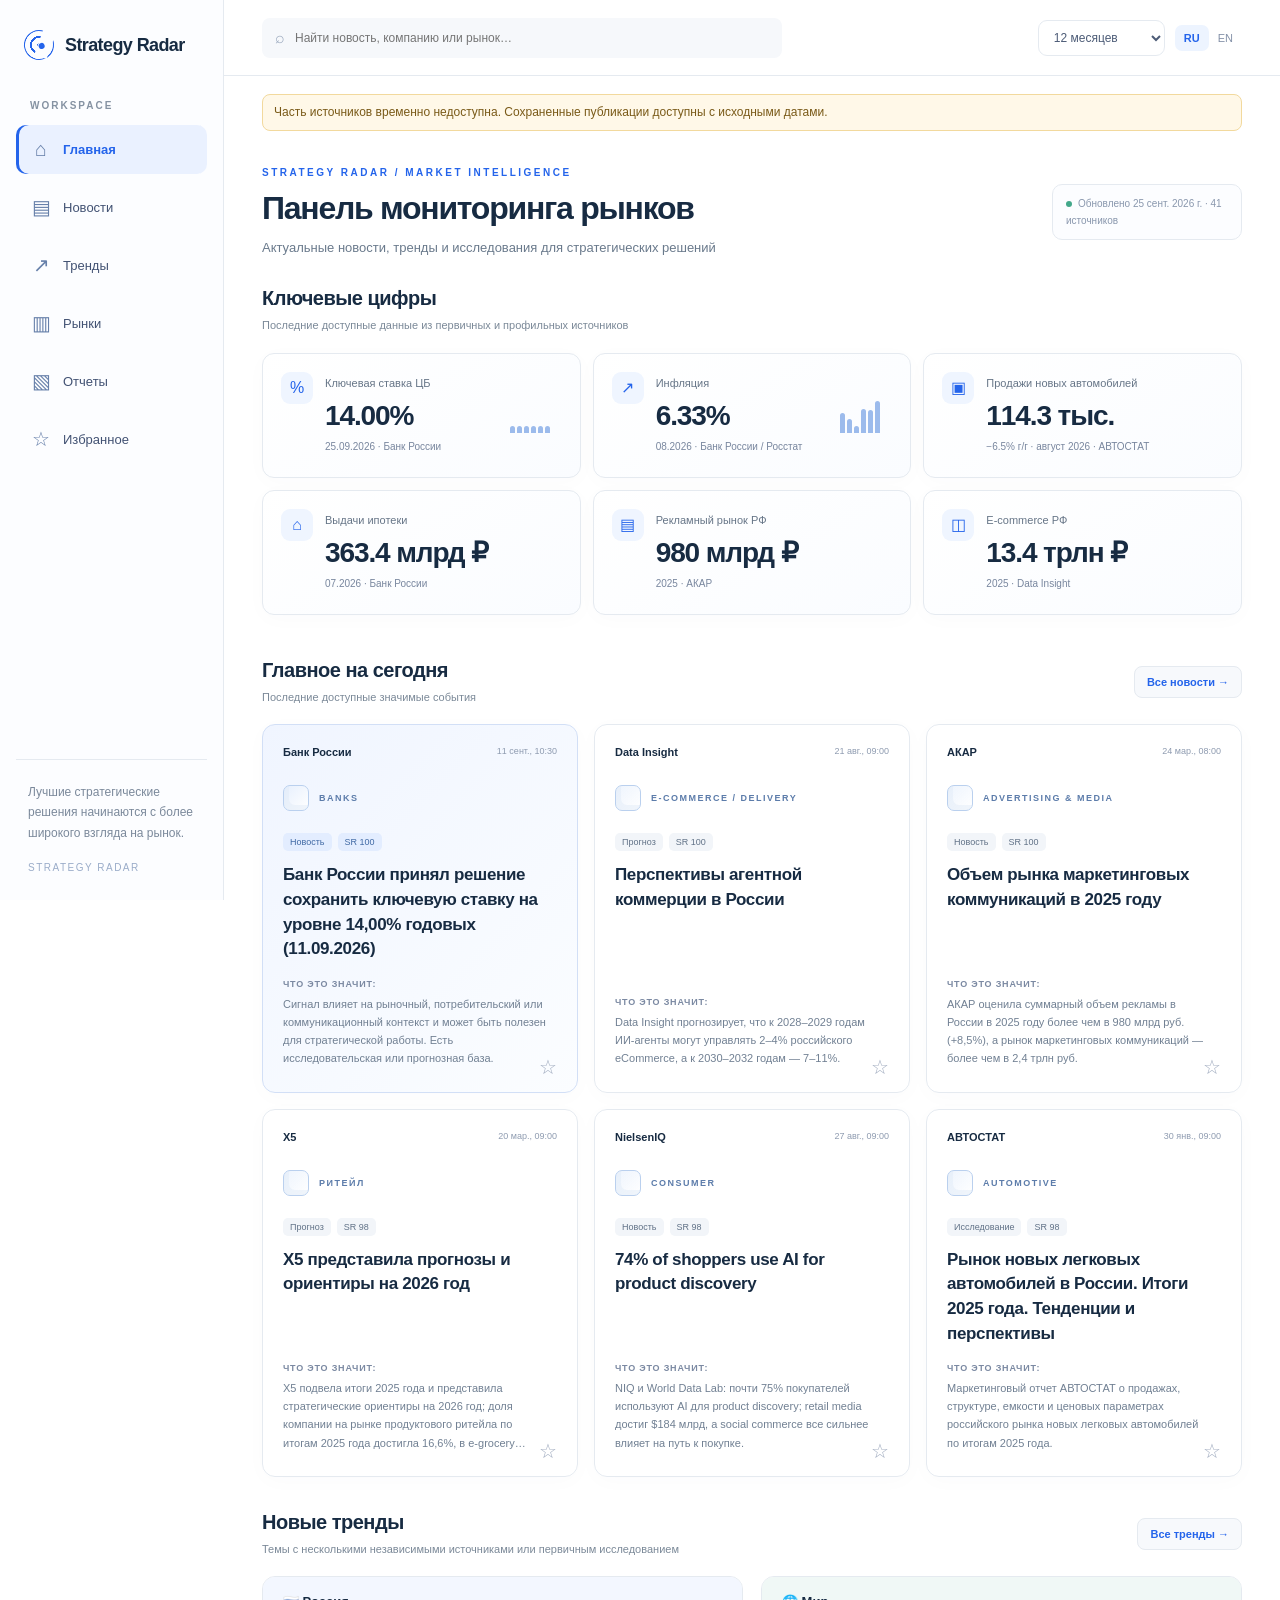
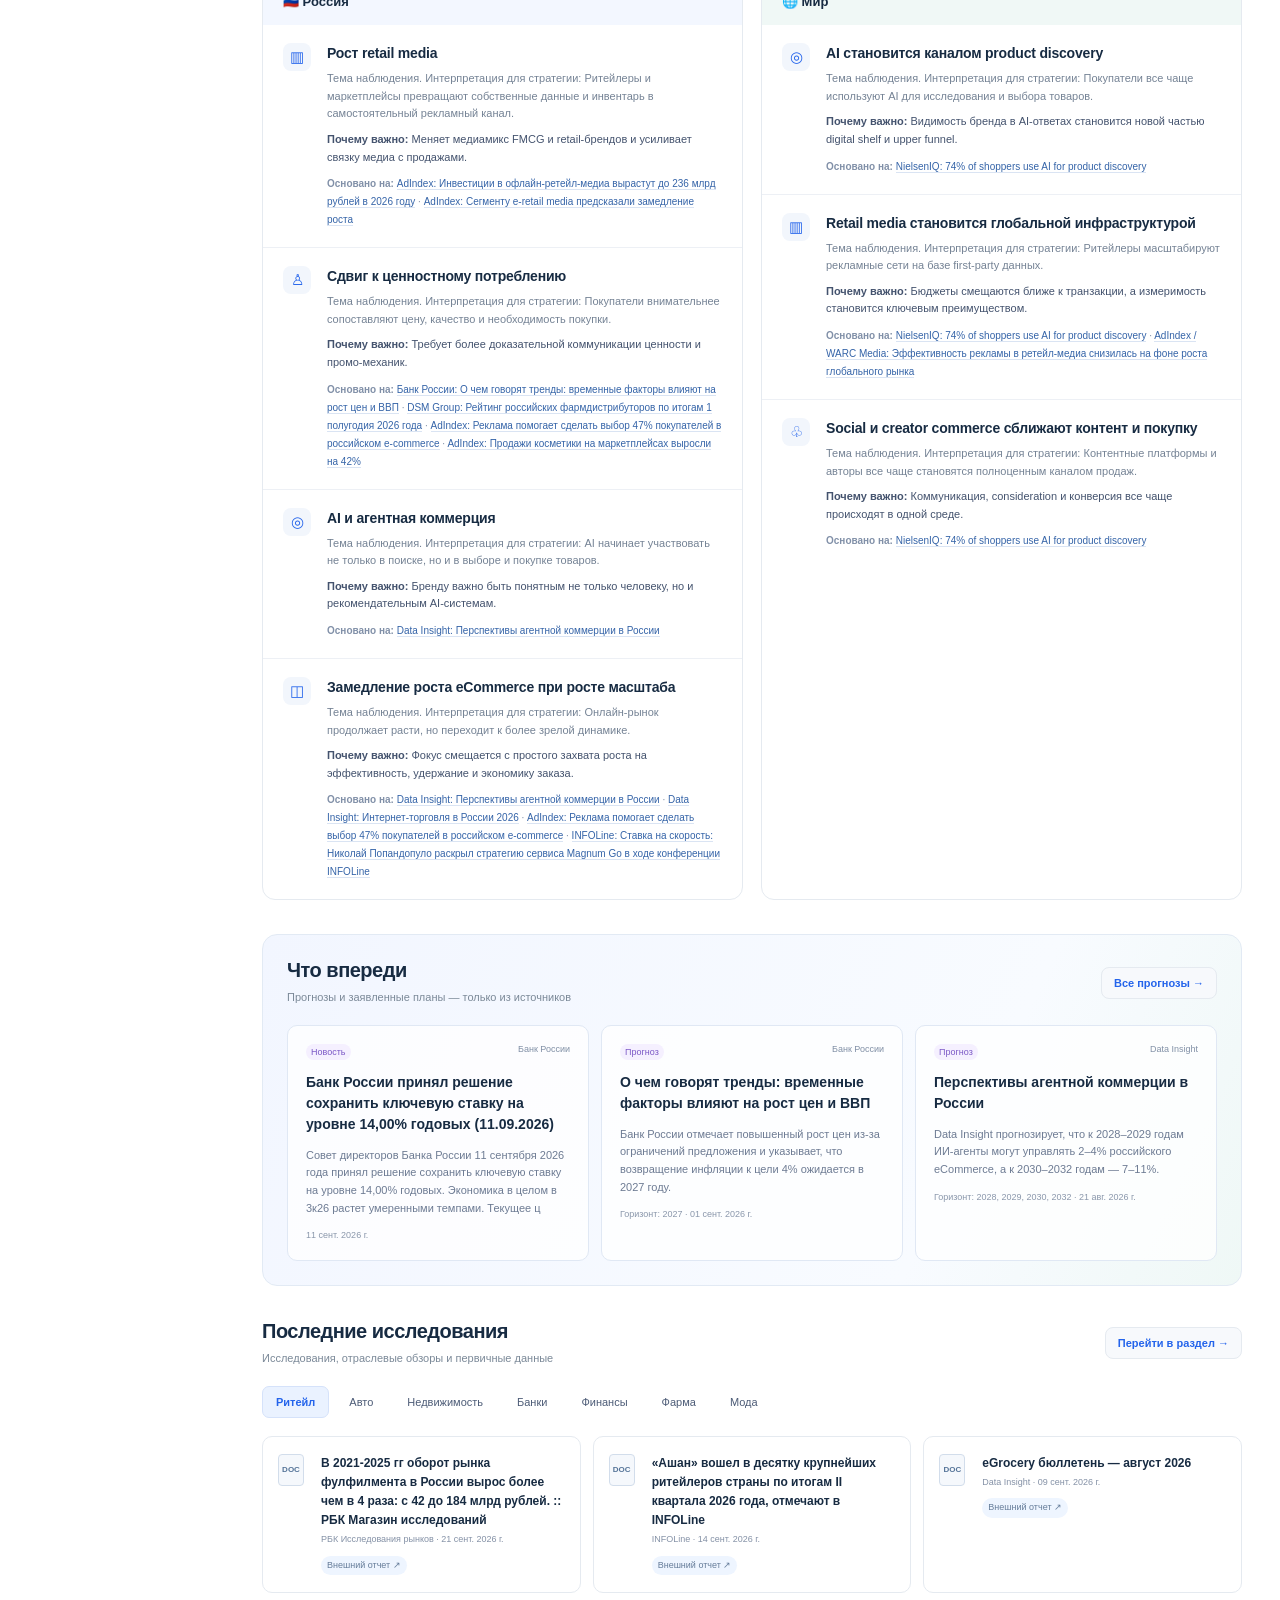
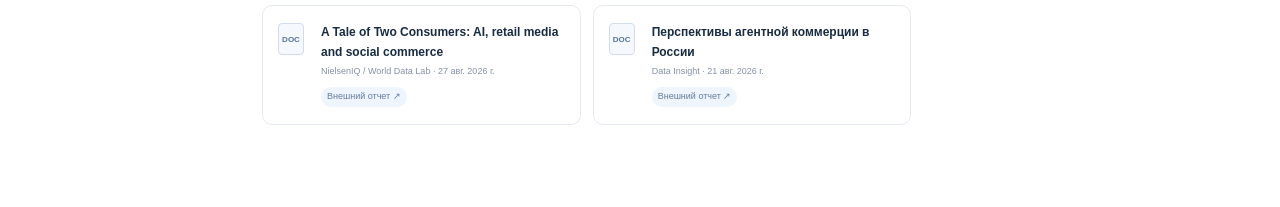
==== commit cf1f1655: "Integrate research sources and refine premium light Strategy Radar" ====
--- a/docs/index.html
+++ b/docs/index.html
@@ -6,12 +6,14 @@
 <title>Strategy Radar</title>
 <meta name="description" content="Strategy Radar — новости, тренды, ключевые цифры и исследования для работы стратега.">
 <link rel="stylesheet" href="styles.css">
+<link rel="stylesheet" href="premium.css">
 </head>
 <body>
+<a class="skipLink" href="#main">К содержимому</a>
 <div class="app">
   <aside class="side">
     <div class="brand"><span class="brandmark"></span><b>Strategy Radar</b></div>
-    <nav id="nav">
+    <div class="navCaption">WORKSPACE</div><nav id="nav" aria-label="Разделы">
       <button class="active" data-view="home"><span>⌂</span><em data-t="navHome">Главная</em></button>
       <button data-view="news"><span>▤</span><em data-t="navNews">Новости</em></button>
       <button data-view="trends"><span>↗</span><em data-t="navTrends">Тренды</em></button>
@@ -24,10 +26,10 @@
 
   <section class="workspace">
     <header class="top">
-      <div class="search"><span>⌕</span><input id="search" placeholder="Поиск по новостям, рынкам и трендам…"></div>
+      <div class="search"><span>⌕</span><input id="search" placeholder="Найти новость, компанию или рынок…" aria-label="Поиск новостей"></div>
       <div class="topActions">
         <select id="globalPeriod" class="topSelect" aria-label="Период">
-          <option value="30">30 дней</option>
+          <option value="7">7 дней</option><option value="30">30 дней</option>
           <option value="90">3 месяца</option>
           <option value="180">6 месяцев</option>
           <option value="365" selected>12 месяцев</option>
@@ -36,10 +38,10 @@
       </div>
     </header>
 
-    <main>
+    <main id="main">
       <div id="offlineBanner" class="offlineBanner" hidden></div>
       <div class="pagehead">
-        <div><h1 id="pageTitle">Панель мониторинга рынков</h1><p id="pageSubtitle">Актуальные новости, тренды и исследования для стратегических решений</p></div>
+        <div><span class="eyebrow">Strategy Radar / Market Intelligence</span><h1 id="pageTitle">Панель мониторинга рынков</h1><p id="pageSubtitle">Актуальные новости, тренды и исследования для стратегических решений</p></div>
         <small id="fresh">Обновление данных…</small>
       </div>
 
@@ -55,7 +57,7 @@
         </section>
 
         <section class="panel">
-          <div class="panelHead"><div><h2>Новые тренды</h2><small>Только сигналы с подтверждением источниками за 3–12 месяцев</small></div><button data-go="trends">Все тренды →</button></div>
+          <div class="panelHead"><div><h2>Новые тренды</h2><small>Темы с несколькими независимыми источниками или первичным исследованием</small></div><button data-go="trends">Все тренды →</button></div>
           <div class="trendCols">
             <div class="trendBox"><div class="trendHead ru">🇷🇺 Россия</div><div id="ruTrends"></div></div>
             <div class="trendBox"><div class="trendHead world">🌐 Мир</div><div id="globalTrends"></div></div>
@@ -68,7 +70,7 @@
         </section>
 
         <section class="panel">
-          <div class="panelHead"><div><h2>Последние исследования</h2><small>Конкретные отчеты, а не ссылки на главные страницы</small></div><button data-go="reports">Перейти в раздел →</button></div>
+          <div class="panelHead"><div><h2>Последние исследования</h2><small>Исследования, отраслевые обзоры и первичные данные</small></div><button data-go="reports">Перейти в раздел →</button></div>
           <div class="reportTabs" id="previewTabs"></div>
           <div class="reportRow" id="previewReports"></div>
         </section>
@@ -77,15 +79,15 @@
       <section class="view" id="view-news">
         <section class="subPanel">
           <div class="filters six">
-            <select id="newsPeriod"><option value="7">7 дней</option><option value="30">30 дней</option><option value="90">3 месяца</option><option value="180">6 месяцев</option><option value="365" selected>12 месяцев</option></select>
-            <select id="newsCategory"><option value="">Все рынки</option></select>
-            <select id="newsScope"><option value="">Россия + мир</option><option value="Russia">Россия</option><option value="Global">Зарубежные</option></select>
-            <select id="newsSource"><option value="">Все источники</option></select>
-            <select id="newsType"><option value="">Все типы</option><option value="news">Новости</option><option value="research">Исследования</option><option value="forecast">Прогнозы</option><option value="company_plan">Планы компаний</option></select>
-            <select id="newsSort"><option value="relevance">По значимости</option><option value="date">По дате</option></select>
+            <select id="newsPeriod" aria-label="Период новостей"><option value="7">7 дней</option><option value="30">30 дней</option><option value="90">3 месяца</option><option value="180">6 месяцев</option><option value="365" selected>12 месяцев</option></select>
+            <select id="newsCategory" aria-label="Рынок"><option value="">Все рынки</option></select>
+            <select id="newsScope" aria-label="География"><option value="">Россия + мир</option><option value="Russia">Россия</option><option value="Global">Зарубежные</option></select>
+            <select id="newsSource" aria-label="Источник"><option value="">Все источники</option></select>
+            <select id="newsType" aria-label="Тип материала"><option value="">Все типы</option><option value="news">Новости</option><option value="research">Исследования</option><option value="outlook">Прогнозы и планы</option><option value="forecast">Прогнозы</option><option value="company_plan">Планы компаний</option></select>
+            <select id="newsSort" aria-label="Сортировка"><option value="relevance">По значимости</option><option value="date">По дате</option></select>
           </div>
           <div class="resultMeta" id="newsMeta"></div>
-          <div id="newsList" class="articleList"></div>
+          <div id="newsList" class="articleList"></div><button id="loadMore" class="loadMore" hidden>Показать еще</button>
         </section>
       </section>
 
--- a/docs/premium.css
+++ b/docs/premium.css
@@ -0,0 +1,18 @@
+/* Strategy Radar / Light intelligence workspace */
+[hidden]{display:none!important}
+:root{--bg:#fff;--ink:#172b42;--muted:#6a7a8c;--blue:#2464eb;--blueSoft:#edf3ff;--line:#e5eaf0;--shadow:0 4px 22px #213c5c05}
+body{font-family:Inter,"Segoe UI",Arial,sans-serif;-webkit-font-smoothing:antialiased}a{color:inherit}button,a,input,select{-webkit-tap-highlight-color:transparent}button:focus-visible,a:focus-visible,input:focus-visible,select:focus-visible{outline:3px solid #7cacf3;outline-offset:3px}
+.app{grid-template-columns:224px minmax(0,1fr)}.side{padding:30px 16px 24px;background:#fcfdff}.brand{font-size:18px;letter-spacing:-.6px;padding:0 8px 40px;gap:11px}.brandmark{width:30px;height:30px;flex-shrink:0;background:repeating-radial-gradient(circle at center,#2464eb 0 2px,transparent 2px 7px);border:1px solid #2464eb;transform:rotate(-25deg)}.brandmark:before{background:#fcfdff;transform:rotate(45deg);width:13px;left:15px}.brandmark:after{background:#2464eb;width:6px;height:6px;border-radius:50%;left:13px;top:13px}.navCaption{font-size:10px;letter-spacing:2px;color:#8592a2;padding:0 14px 14px;font-weight:650}nav{gap:8px}nav button{padding:13px 15px;border-radius:10px;font-size:13px}nav button span{font-size:20px}nav button.active{box-shadow:inset 3px 0 #2464eb;background:#eaf1ff}.quote{font-style:normal;font-size:12px;line-height:1.7;padding:22px 12px 0;border-top:1px solid var(--line);color:#7b899b}.quote small{font-size:10px;letter-spacing:1.5px;text-transform:uppercase}.top{height:76px;padding:0 38px;backdrop-filter:blur(16px);background:#ffffffec}.search{height:40px;background:#f6f8fb;border-color:transparent;max-width:520px}.search input{font-size:12px}.topSelect{font-size:12px;border-radius:9px}.langs button{font-size:11px}
+main{max-width:1600px;padding:0 38px 48px}.pagehead{padding:36px 0 30px;align-items:center;position:relative}.pagehead h1{font-size:32px;font-weight:650;letter-spacing:-1.25px;line-height:1.15}.pagehead p{font-size:13px;margin-top:11px;line-height:1.5}.eyebrow{display:block;color:#2464eb;text-transform:uppercase;font-size:10px;letter-spacing:2.5px;font-weight:700;margin-bottom:12px}#fresh{max-width:190px;line-height:1.7;border:1px solid var(--line);padding:10px 13px;border-radius:10px;background:#fcfdff;font-size:10px}#fresh:before{content:"";display:inline-block;width:6px;height:6px;background:#43a88a;border-radius:50%;margin-right:6px}.panel,.subPanel{border:0;box-shadow:none;border-radius:0;margin-bottom:34px}.panelHead{padding:0 0 19px;gap:18px;align-items:center}.panelHead h2{font-size:20px;letter-spacing:-.5px;font-weight:650}.panelHead>div small{font-size:11px;margin-top:7px;color:#7b8998;line-height:1.5}.panelHead button{font-size:11px;white-space:nowrap;background:#f7f9fc;padding:9px 12px;border:1px solid var(--line);border-radius:8px;transition:.2s}.panelHead button:hover{background:var(--blueSoft);border-color:#c5d6f9}
+.metricGrid{padding:0;grid-template-columns:repeat(3,minmax(0,1fr));gap:12px}.metric{min-height:125px;border-radius:12px;padding:18px;grid-template-columns:32px minmax(0,1fr) auto;gap:12px;background:linear-gradient(150deg,#fff,#fafcff);box-shadow:var(--shadow)}.metricIcon{width:32px;height:32px;font-size:16px;border-radius:9px;align-self:start}.metricLabel{font-size:11px;line-height:1.4;color:#667587}.metricValue{font-size:28px;font-weight:600;letter-spacing:-1.1px;margin-top:8px;white-space:nowrap}.metricNote{font-size:10px;line-height:1.6;margin-top:7px}.miniSpark{height:36px;width:52px;gap:2px;align-self:center}.miniSpark i{width:5px;background:#9cbbec}.metric.stale .metricNote:after{content:" · сохранено";color:#946b37}
+.newsGrid{padding:0;gap:16px;grid-template-columns:repeat(3,minmax(0,1fr))}.newsCard{padding:19px 20px 24px;border-radius:13px;min-height:295px;box-shadow:var(--shadow);transition:transform .2s,box-shadow .2s,border-color .2s;overflow:hidden}.newsCard:hover{transform:translateY(-3px);box-shadow:0 12px 26px #2642640c;border-color:#bfd1eb}.newsCard:first-child{background:linear-gradient(135deg,#f0f5ff,#fbfdff);border-color:#d2dff6}.sourceLine{height:auto;min-height:19px;align-items:flex-start}.source{font-size:11px;font-weight:650;line-height:1.5;max-width:65%}.time{font-size:9px;line-height:1.6;white-space:nowrap}.thumb{height:42px;margin:14px 0;background:transparent;border-radius:0;display:flex;align-items:center}.thumb:before{display:none}.thumb img{display:none}.thumbLetter{background:transparent;color:#5c7caa;font-size:9px;letter-spacing:1.5px;font-weight:600;display:flex;align-items:center;width:100%;gap:10px;text-transform:uppercase}.thumbLetter:before{content:"";width:24px;height:24px;flex-shrink:0;border-radius:7px;border:1px solid #bad0ee;background:linear-gradient(135deg,#dce9fb80,#fff);box-shadow:inset 5px -5px #e1ebf880}.cardTags{gap:6px;margin:0 0 12px}.cardTags span,.articleTags span{font-size:9px;padding:4px 7px;background:#f2f5f9;color:#617287;border-radius:5px}.newsCard:first-child .cardTags span{background:#e3edff;color:#416aa5}.newsCard h3{font-size:17px;font-weight:600;letter-spacing:-.35px;line-height:1.45;margin:0 0 17px;min-height:0}.meaningLabel{font-size:9px;font-weight:600;text-transform:uppercase;letter-spacing:.8px;margin-top:auto}.meaning{font-size:11px;line-height:1.65;margin-top:6px;color:#718093;padding-right:8px}.star{right:14px;bottom:12px;font-size:20px;background:transparent}.star:focus-visible{outline-offset:0}
+.trendCols{padding:0;gap:18px}.trendBox{border-radius:13px;border:1px solid var(--line)}.trendHead{height:48px;padding:0 20px;font-size:13px;font-weight:650}.trendHead.ru{background:#f3f7ff}.trendHead.world{background:#f0f8f6}.trendRow{padding:18px 20px;gap:14px;grid-template-columns:30px 1fr}.trendIco{font-size:15px;background:#f2f6fc;border-radius:8px}.trendName{font-size:14px;font-weight:600;letter-spacing:-.2px;line-height:1.5}.trendDesc{font-size:11px;line-height:1.6;margin-top:6px;color:#758395}.trendWhy{font-size:11px;line-height:1.6;margin-top:8px}.evidence{font-size:10px;line-height:1.8;margin-top:9px}.evidence a{text-decoration:none;color:#3564a8;border-bottom:1px solid #dae4f3}.trendCount{font-size:9px;color:#698296;display:block;margin-top:7px}
+.outlookPanel{background:linear-gradient(115deg,#f2f6ff,#f8fbff 70%,#eff8f6);border:1px solid #e2eaf4;border-radius:15px;padding:24px}.outlookGrid{padding:0;grid-template-columns:repeat(3,minmax(0,1fr));gap:12px}.outlookCard{padding:18px;background:#ffffffca;border-color:#e0e8f4;border-radius:10px}.outlookCard h3{font-size:14px;font-weight:600;line-height:1.5;margin:12px 0}.outlookCard p{font-size:11px;line-height:1.6}.outlookTop,.outlookCard small{font-size:9px}.outlookGrid .outlookCard:nth-child(n+4){display:none}
+.reportTabs{margin:0 0 18px;justify-content:flex-start;gap:6px;flex-wrap:wrap}.reportTabs button{padding:9px 13px;font-size:11px;border:1px solid transparent}.reportTabs button.active{border-color:#d5e2fa}.reportRow{padding:0;grid-template-columns:repeat(3,minmax(0,1fr));gap:12px}.reportCard{padding:17px 15px;border-radius:10px;grid-template-columns:30px 1fr;gap:13px;align-items:start}.reportCard strong{font-size:12px;font-weight:600;line-height:1.6}.reportCard small{font-size:9px;line-height:1.5}.reportBadge{font-size:9px;line-height:1.5;margin-top:9px;display:inline-block;color:#667d9a}.pdf{font-size:8px;border:1px solid #d2ddeb;color:#557498;border-radius:4px;background:#f5f8fc}.reportBig{padding:23px;border-radius:12px}.reportBig h3{font-size:15px;line-height:1.5;font-weight:600}.reportBig p{font-size:12px;line-height:1.6}.reportMeta{font-size:10px;line-height:1.6;margin-bottom:9px}.reportLibrary{grid-template-columns:repeat(3,minmax(0,1fr));gap:16px}.reportsPanel{padding:0}.reportsPanel .panelHead{padding:0 0 19px}
+.subPanel{padding:0}.filters.six{display:grid;grid-template-columns:repeat(3,minmax(0,1fr));gap:10px;padding:18px;background:#f8fafc;border:1px solid var(--line);border-radius:12px}.filters select{width:100%;min-width:0;padding:11px;font-size:12px}.resultMeta{font-size:11px;margin:18px 0}.articleList{gap:12px}.article{padding:22px;border-radius:12px;grid-template-columns:110px minmax(0,1fr) 110px;gap:20px}.article h3{font-size:16px;font-weight:600;line-height:1.5;margin:9px 0}.article h3 a{text-decoration:none}.article h3 a:hover{color:var(--blue)}.article p{font-size:12px;line-height:1.65}.articleCat{font-size:11px;line-height:1.6}.articleMeta{font-size:10px;line-height:1.8}.marketNav{gap:9px;margin-bottom:24px;flex-wrap:wrap}.marketNav button{padding:11px 15px;font-size:12px;border-radius:10px}.marketHero{padding:24px!important;background:#f6f9ff;border:1px solid #e2eaf4;border-radius:12px}.marketColumns{gap:20px}.marketSection .article{grid-template-columns:1fr;padding:18px}.marketSection .articleMeta{text-align:left}.marketSection{border:1px solid var(--line);border-radius:12px;padding:20px}.marketSection .panelHead{padding:0 0 16px}.marketSection .panelHead h2{font-size:17px}.marketSection .trendRow{padding:16px 0}.marketReports{padding:0}.marketReports .reportBig{padding:15px}.offlineBanner{margin:18px 0 0;font-size:12px;line-height:1.6}.empty{font-size:13px;line-height:1.6;grid-column:1/-1;border:1px dashed #dce4ee;border-radius:10px;padding:32px}
+.loadMore{display:block;margin:22px auto;border:1px solid var(--line);border-radius:9px;padding:12px 24px;background:#fff;color:var(--blue)}.skipLink{position:absolute;top:-100px;left:240px;z-index:100;background:#fff;padding:12px}.skipLink:focus{top:10px}
+@media(min-width:1600px){.metricGrid{grid-template-columns:repeat(6,minmax(0,1fr))}.metric{display:block}.metricIcon{display:none}.miniSpark{display:none}.metricValue{font-size:25px}}
+@media(max-width:1200px){.app{grid-template-columns:190px minmax(0,1fr)}main{padding-left:24px;padding-right:24px}.top{padding:0 24px}.brand{font-size:16px}.newsCard{padding:16px}.newsCard h3{font-size:15px}.metric{grid-template-columns:1fr}.metricIcon,.miniSpark{display:none}.reportLibrary{grid-template-columns:repeat(2,minmax(0,1fr))}.pagehead h1{font-size:28px}}
+@media(max-width:900px){.app{grid-template-columns:1fr}.side{position:static;height:auto;padding:18px 22px 12px}.brand{padding:0 0 18px}.navCaption,.quote{display:none}nav{grid-template-columns:repeat(6,minmax(0,1fr));gap:5px}nav button{font-size:10px;padding:10px 4px;flex-direction:column;gap:5px}nav button.active{box-shadow:inset 0 -2px #2464eb}.top{height:65px;padding:0 22px}.pagehead{padding:28px 0}.pagehead h1{font-size:29px}.trendCols{grid-template-columns:1fr}.newsGrid{grid-template-columns:repeat(2,minmax(0,1fr))}.reportRow{grid-template-columns:repeat(2,minmax(0,1fr))}.trendRow{grid-template-columns:30px 1fr}.outlookGrid{grid-template-columns:1fr 1fr}.outlookGrid .outlookCard:nth-child(3){display:none}.article{grid-template-columns:80px minmax(0,1fr)}.articleMeta{grid-column:2;text-align:left}.marketColumns{grid-template-columns:1fr}}
+@media(max-width:560px){main{padding:0 18px 32px}.side{padding:17px 14px 10px}.top{padding:0 18px;gap:8px}.search{min-width:0}.topSelect{max-width:100px;padding:0 4px;font-size:10px}.topActions{gap:3px}.langs button{padding:6px}.search input{font-size:11px}.pagehead{align-items:flex-start;gap:18px}.pagehead h1{font-size:29px;max-width:320px}#fresh{max-width:none;padding:8px 11px}.metricGrid{grid-template-columns:1fr 1fr;gap:9px}.metric{padding:14px 12px;min-height:130px}.metricValue{font-size:23px}.metricLabel{font-size:10px}.metricNote{font-size:9px}.panelHead h2{font-size:19px}.panelHead button{font-size:10px;padding:8px}.panelHead>div small{font-size:10px}.newsGrid,.reportRow,.reportLibrary,.outlookGrid{grid-template-columns:1fr}.newsCard{padding:22px;min-height:280px}.newsCard h3{font-size:19px}.thumb{height:25px;margin:12px 0}.meaning{font-size:12px}.outlookPanel{padding:19px}.outlookGrid .outlookCard:nth-child(3){display:block}.filters.six{grid-template-columns:1fr 1fr;padding:12px}.article{grid-template-columns:1fr;gap:8px;padding:19px}.articleMeta{grid-column:auto}.article h3{font-size:16px}.trendRow{padding:19px 16px}.reportTabs button{padding:8px 10px}.reportBig{padding:20px}.eyebrow{font-size:9px}.panel{margin-bottom:30px}}
+@media(prefers-reduced-motion:reduce){*{scroll-behavior:auto!important;transition:none!important;animation:none!important}}
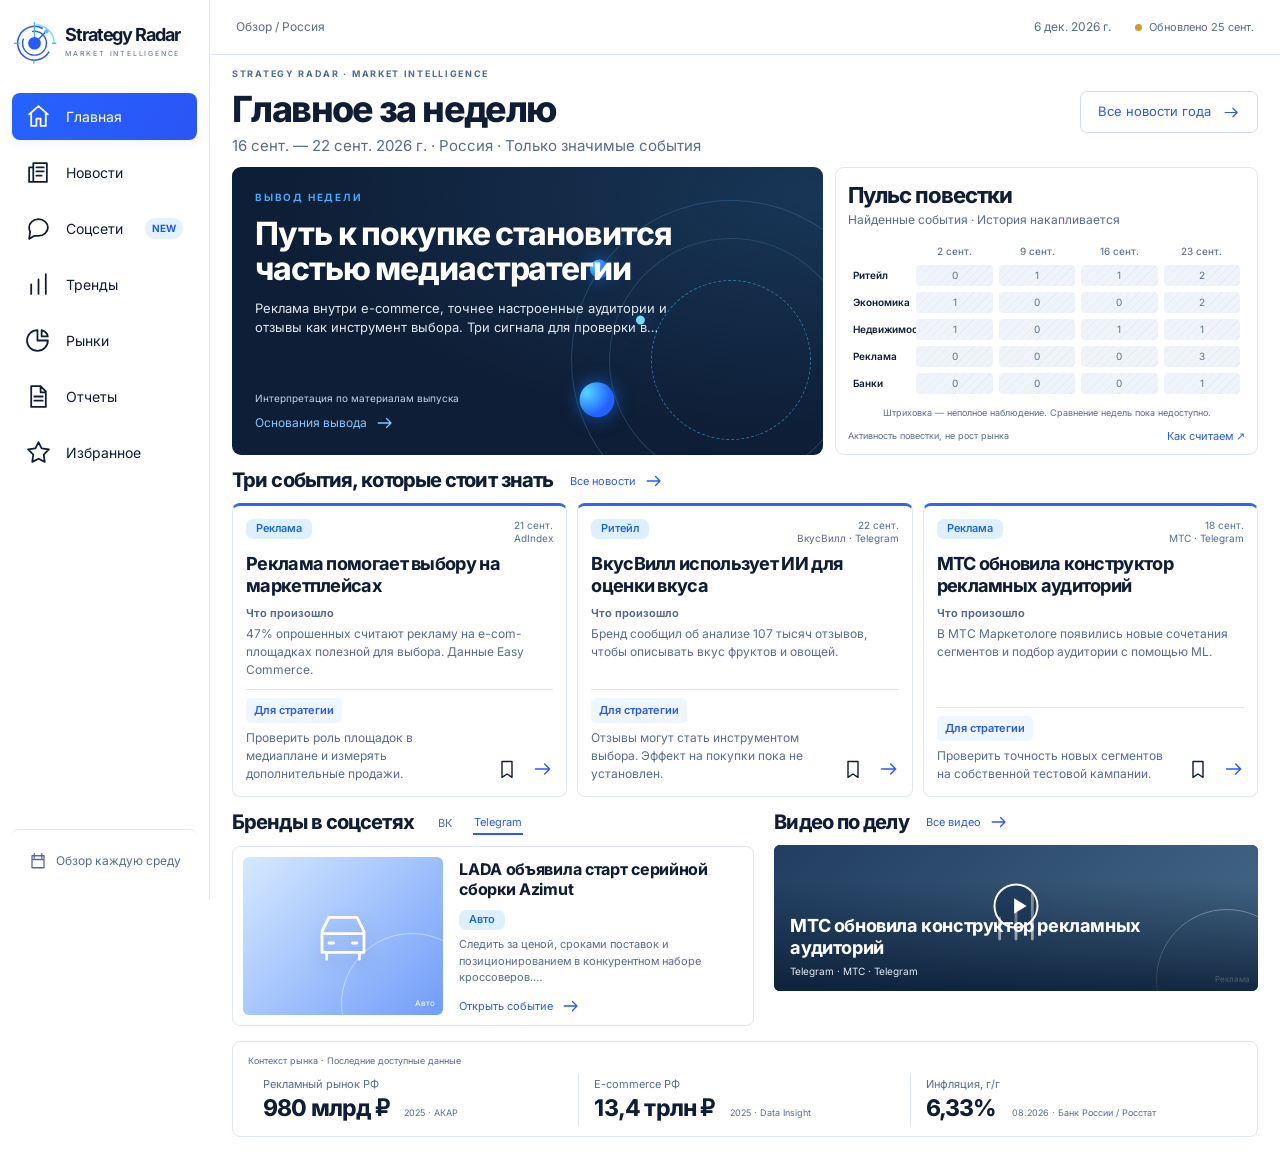
==== commit b3bd97bd: "feat: implement approved Strategy Radar design, saved editions and official social monitoring" ====
--- a/docs/index.html
+++ b/docs/index.html
@@ -1,126 +1,60 @@
 <!doctype html>
 <html lang="ru">
 <head>
-<meta charset="utf-8">
-<meta name="viewport" content="width=device-width,initial-scale=1">
-<title>Strategy Radar</title>
-<meta name="description" content="Strategy Radar — новости, тренды, ключевые цифры и исследования для работы стратега.">
-<link rel="stylesheet" href="styles.css">
-<link rel="stylesheet" href="premium.css">
+<meta charset="utf-8"><meta name="viewport" content="width=device-width,initial-scale=1">
+<title>Strategy Radar — Market Intelligence</title>
+<meta name="description" content="Главные события, действия брендов и подтвержденные тренды для рекламной стратегии.">
+<link rel="stylesheet" href="styles.css?v=4"><link rel="stylesheet" href="premium.css?v=4">
+<link rel="icon" href="assets/radar.svg" type="image/svg+xml">
 </head>
 <body>
 <a class="skipLink" href="#main">К содержимому</a>
 <div class="app">
-  <aside class="side">
-    <div class="brand"><span class="brandmark"></span><b>Strategy Radar</b></div>
-    <div class="navCaption">WORKSPACE</div><nav id="nav" aria-label="Разделы">
-      <button class="active" data-view="home"><span>⌂</span><em data-t="navHome">Главная</em></button>
-      <button data-view="news"><span>▤</span><em data-t="navNews">Новости</em></button>
-      <button data-view="trends"><span>↗</span><em data-t="navTrends">Тренды</em></button>
-      <button data-view="markets"><span>▥</span><em data-t="navMarkets">Рынки</em></button>
-      <button data-view="reports"><span>▧</span><em data-t="navReports">Отчеты</em></button>
-      <button data-view="favorites"><span>☆</span><em data-t="navFav">Избранное</em></button>
-    </nav>
-    <div class="quote">Лучшие стратегические решения начинаются с более широкого взгляда на рынок.<small>Strategy Radar</small></div>
-  </aside>
-
-  <section class="workspace">
-    <header class="top">
-      <div class="search"><span>⌕</span><input id="search" placeholder="Найти новость, компанию или рынок…" aria-label="Поиск новостей"></div>
-      <div class="topActions">
-        <select id="globalPeriod" class="topSelect" aria-label="Период">
-          <option value="7">7 дней</option><option value="30">30 дней</option>
-          <option value="90">3 месяца</option>
-          <option value="180">6 месяцев</option>
-          <option value="365" selected>12 месяцев</option>
-        </select>
-        <div class="langs"><button id="langRu" class="active">RU</button><button id="langEn">EN</button></div>
-      </div>
-    </header>
-
-    <main id="main">
-      <div id="offlineBanner" class="offlineBanner" hidden></div>
-      <div class="pagehead">
-        <div><span class="eyebrow">Strategy Radar / Market Intelligence</span><h1 id="pageTitle">Панель мониторинга рынков</h1><p id="pageSubtitle">Актуальные новости, тренды и исследования для стратегических решений</p></div>
-        <small id="fresh">Обновление данных…</small>
-      </div>
-
-      <section class="view active" id="view-home">
-        <section class="panel metricsPanel">
-          <div class="panelHead"><div><h2>Ключевые цифры</h2><small>Последние доступные данные из первичных и профильных источников</small></div></div>
-          <div class="metricGrid" id="metricGrid"></div>
-        </section>
-
-        <section class="panel">
-          <div class="panelHead"><div><h2>Главное на сегодня</h2><small id="topWindowLabel">Самые свежие значимые события</small></div><button data-go="news">Все новости →</button></div>
-          <div class="newsGrid" id="topNews"></div>
-        </section>
-
-        <section class="panel">
-          <div class="panelHead"><div><h2>Новые тренды</h2><small>Темы с несколькими независимыми источниками или первичным исследованием</small></div><button data-go="trends">Все тренды →</button></div>
-          <div class="trendCols">
-            <div class="trendBox"><div class="trendHead ru">🇷🇺 Россия</div><div id="ruTrends"></div></div>
-            <div class="trendBox"><div class="trendHead world">🌐 Мир</div><div id="globalTrends"></div></div>
-          </div>
-        </section>
-
-        <section class="panel outlookPanel">
-          <div class="panelHead"><div><h2>Что впереди</h2><small>Прогнозы и заявленные планы — только из источников</small></div><button id="outlookAll">Все прогнозы →</button></div>
-          <div class="outlookGrid" id="outlookGrid"></div>
-        </section>
-
-        <section class="panel">
-          <div class="panelHead"><div><h2>Последние исследования</h2><small>Исследования, отраслевые обзоры и первичные данные</small></div><button data-go="reports">Перейти в раздел →</button></div>
-          <div class="reportTabs" id="previewTabs"></div>
-          <div class="reportRow" id="previewReports"></div>
-        </section>
-      </section>
-
-      <section class="view" id="view-news">
-        <section class="subPanel">
-          <div class="filters six">
-            <select id="newsPeriod" aria-label="Период новостей"><option value="7">7 дней</option><option value="30">30 дней</option><option value="90">3 месяца</option><option value="180">6 месяцев</option><option value="365" selected>12 месяцев</option></select>
-            <select id="newsCategory" aria-label="Рынок"><option value="">Все рынки</option></select>
-            <select id="newsScope" aria-label="География"><option value="">Россия + мир</option><option value="Russia">Россия</option><option value="Global">Зарубежные</option></select>
-            <select id="newsSource" aria-label="Источник"><option value="">Все источники</option></select>
-            <select id="newsType" aria-label="Тип материала"><option value="">Все типы</option><option value="news">Новости</option><option value="research">Исследования</option><option value="outlook">Прогнозы и планы</option><option value="forecast">Прогнозы</option><option value="company_plan">Планы компаний</option></select>
-            <select id="newsSort" aria-label="Сортировка"><option value="relevance">По значимости</option><option value="date">По дате</option></select>
-          </div>
-          <div class="resultMeta" id="newsMeta"></div>
-          <div id="newsList" class="articleList"></div><button id="loadMore" class="loadMore" hidden>Показать еще</button>
-        </section>
-      </section>
-
-      <section class="view" id="view-trends">
-        <section class="panel">
-          <div class="panelHead"><div><h2>Тренды, подтвержденные источниками</h2><small>Основание: минимум два независимых источника либо один сильный исследовательский/официальный источник с данными</small></div></div>
-          <div class="trendCols full">
-            <div class="trendBox"><div class="trendHead ru">🇷🇺 Россия</div><div id="ruTrendsFull"></div></div>
-            <div class="trendBox"><div class="trendHead world">🌐 Мир</div><div id="globalTrendsFull"></div></div>
-          </div>
-        </section>
-      </section>
-
-      <section class="view" id="view-markets">
-        <div class="marketNav" id="marketNav"></div>
-        <div id="marketDetail"></div>
-      </section>
-
-      <section class="view" id="view-reports">
-        <section class="panel reportsPanel">
-          <div class="panelHead"><div><h2>Исследования и отчеты</h2><small id="reportStatus">Проверенные конкретные публикации за 2025–2026 годы</small></div></div>
-          <div class="reportTabs left" id="reportTabs"></div>
-          <div class="reportLibrary" id="reportLibrary"></div>
-        </section>
-      </section>
-
-      <section class="view" id="view-favorites">
-        <section class="subPanel"><div id="favoritesList" class="articleList"></div></section>
-      </section>
-    </main>
-  </section>
+ <aside class="side" id="sidebar">
+  <a class="brand" href="#home" aria-label="Strategy Radar — главная"><img src="assets/radar.svg" width="52" height="52" alt=""><span><b>Strategy Radar</b><small>MARKET INTELLIGENCE</small></span></a>
+  <nav id="nav" aria-label="Разделы">
+   <a class="active" href="#home" data-view="home"><i data-icon="home"></i><span>Главная</span></a>
+   <a href="#news" data-view="news"><i data-icon="news"></i><span>Новости</span></a>
+   <a href="#social" data-view="social"><i data-icon="social"></i><span>Соцсети</span><small class="newBadge">NEW</small></a>
+   <a href="#trends" data-view="trends"><i data-icon="trends"></i><span>Тренды</span></a>
+   <a href="#markets" data-view="markets"><i data-icon="markets"></i><span>Рынки</span></a>
+   <a href="#reports" data-view="reports"><i data-icon="report"></i><span>Отчеты</span></a>
+   <a href="#favorites" data-view="favorites"><i data-icon="star"></i><span>Избранное</span></a>
+  </nav>
+  <button class="sideFoot textButton" data-dialog="schedule"><i data-icon="calendar"></i>Обзор каждую среду</button>
+ </aside>
+ <div class="workspace">
+  <header class="top"><button class="mobileMenu iconButton" id="mobileMenu" aria-label="Открыть меню" aria-expanded="false"><i data-icon="menu"></i></button><span id="breadcrumb">Обзор / Россия</span><div class="topEnd"><time id="today"></time><button class="updateStatus" id="fresh" data-dialog="sources">Загрузка данных…</button></div></header>
+  <main id="main" tabindex="-1">
+   <div id="offlineBanner" class="notice" hidden role="status"></div>
+   <div class="pagehead"><div><span class="eyebrow">STRATEGY RADAR · MARKET INTELLIGENCE</span><h1 id="pageTitle">Главное за неделю</h1><p id="pageSubtitle">Россия · Только значимые события</p></div><div id="pageActions"></div></div>
+   <section class="view active" id="view-home" aria-label="Главная">
+    <div class="homeHero"><article class="focusCard" id="focusCard"><div class="skeleton" style="height:200px"></div></article><section class="pulsePanel" aria-labelledby="pulseTitle"><h2 id="pulseTitle">Пульс повестки</h2><p class="subtle">Доля значимых событий по категориям</p><div id="pulseChart"></div><div class="pulseFoot"><span>Активность повестки, не рост рынка</span><button class="textButton" data-dialog="pulse">Как считаем ↗</button></div></section></div>
+    <div class="sectionHead"><h2 id="homeNewsTitle">Три события, которые стоит знать</h2><button class="textButton" data-go="news" data-mode="year">Все новости <i data-icon="arrow"></i></button></div><div class="newsGrid" id="topNews"></div>
+    <div class="homeLower"><section><div class="sectionHead"><h2>Бренды в соцсетях</h2><div class="miniTabs" id="homePlatforms"><button data-home-platform="vk">ВК</button><button class="active" data-home-platform="telegram">Telegram</button></div></div><div id="homeSocial"></div></section><section><div class="sectionHead"><h2>Видео по делу</h2><button class="textButton" data-dialog="videos">Все видео <i data-icon="arrow"></i></button></div><div id="homeVideo"></div></section></div>
+    <section class="marketContext" aria-label="Контекст рынка"><small>Контекст рынка · Последние доступные данные</small><div class="metricGrid" id="metricGrid"></div></section>
+   </section>
+   <section class="view" id="view-news" aria-label="Новости">
+    <div class="newsControls"><label class="search"><i data-icon="search"></i><input id="search" type="search" placeholder="Найти событие, бренд или тему" aria-label="Поиск новостей"></label><div class="segmented" id="newsModes"><button data-mode="edition" class="active">Выпуск среды</button><button data-mode="year">Все новости года</button></div><div class="archiveLinks"><button class="textButton" data-dialog="editions">Прошлые выпуски</button><button class="textButton" data-dialog="archive">Архив</button></div></div>
+    <div class="categoryBar" id="newsCategories"></div>
+    <div class="newsLayout"><div><div class="editionBanner" id="editionBanner"></div><div id="newsMeta" class="resultMeta" role="status"></div><div id="newsList" class="articleList"></div><button class="loadMore" id="loadMore" hidden>Показать еще</button></div><aside class="newsRail"><section class="railContents"><h2 id="railTitle">В этом выпуске</h2><div id="newsContents"></div></section><section class="selectionCard"><h2>Как отбираем</h2><div><i data-icon="trends"></i><p><b>Влияние на рынок</b><span>Что меняется для потребителя, отрасли и брендов.</span></p></div><div><i data-icon="bulb"></i><p><b>Новизна события</b><span>Новые решения, запуски и значимые изменения.</span></p></div><div><i data-icon="report"></i><p><b>Подтвержденные факты</b><span>Проверяем происхождение данных и первоисточники.</span></p></div><button class="textButton" data-dialog="selection">Правила отбора →</button></section><section class="quietNote"><i data-icon="tag"></i><div><b>Когда мало событий</b><p>Период расширяется до 30 дней. Это отмечается в выпуске.</p></div></section></aside></div>
+    <footer class="viewFooter">Новые материалы собираются ежедневно · Выпуск — по средам, 09:00 МСК</footer>
+   </section>
+   <section class="view" id="view-social" aria-label="Соцсети">
+    <div class="socialControls"><label class="search"><i data-icon="search"></i><input id="socialSearch" type="search" placeholder="Найти бренд или событие" aria-label="Поиск в соцсетях"></label><button class="outlineButton" data-dialog="accounts">Реестр аккаунтов ↗</button></div>
+    <div class="socialFilterRow"><div class="segmented" id="socialPlatforms"><button class="active" data-platform="">Все платформы</button><button data-platform="vk">ВК</button><button data-platform="telegram">Telegram</button></div><div class="categoryBar" id="socialCategories"></div></div>
+    <div id="socialCoverage" class="coverageHint"></div><div class="socialLayout"><div id="socialFeature"></div><div class="socialRail"><section class="socialOther"><h2>Что меняется у брендов</h2><div id="socialOther"></div></section><section class="socialVideo"><h2>Видео по делу</h2><div id="socialVideo"></div></section></div></div>
+    <div class="socialStatement"><i data-icon="info"></i><div>Публикация бренда подтверждает действие, но не доказывает эффективность.<small id="socialFresh"></small></div><button class="textButton" data-dialog="accounts">Как проверяем аккаунты →</button></div><div id="socialList" class="socialList"></div><button id="moreSocial" class="loadMore" hidden>Еще события брендов</button>
+   </section>
+   <section class="view" id="view-trends" aria-label="Тренды">
+    <div class="trendControls"><div class="segmented" id="trendScopes"><button class="active" data-scope="Russia">Россия</button><button data-scope="Global">Мир</button></div><div class="categoryBar" id="trendCategories"></div></div><div class="trendLayout"><div id="trendCards" class="trendCards"></div><div id="trendDetail" class="trendDetail"></div></div>
+   </section>
+   <section class="view" id="view-markets" aria-label="Рынки"><div class="categoryBar" id="marketNav"></div><div id="marketDetail"></div></section>
+   <section class="view" id="view-reports" aria-label="Отчеты"><section class="panel reportsPanel"><div class="panelHead"><div><h2>Исследования и отчеты</h2><small id="reportStatus"></small></div></div><div class="reportTabs left" id="reportTabs"></div><div class="reportLibrary" id="reportLibrary"></div></section></section>
+   <section class="view" id="view-favorites" aria-label="Избранное"><div id="favoritesList" class="articleList"></div></section>
+  </main>
+ </div>
 </div>
-<script src="fallback-data.js"></script>
-<script src="app.js"></script>
-</body>
-</html>+<dialog id="detailDialog" aria-labelledby="dialogTitle"><div class="dialogHeader"><h2 id="dialogTitle"></h2><button id="closeDialog" class="iconButton" aria-label="Закрыть"><i data-icon="close"></i></button></div><div id="dialogBody"></div></dialog>
+<script src="fallback-data.js?v=4"></script><script src="radar.js?v=4"></script>
+</body></html>
--- a/docs/styles.css
+++ b/docs/styles.css
@@ -1,8 +1,15 @@
-:root{--bg:#f7f9fc;--card:#fff;--line:#e6ebf2;--ink:#0d1738;--muted:#71809d;--blue:#1d6fff;--blueSoft:#eaf2ff;--green:#08a66a;--red:#e5484d;--shadow:0 1px 2px rgba(13,23,56,.03),0 8px 24px rgba(36,64,120,.035)}
-*{box-sizing:border-box}html,body{margin:0;background:var(--bg);color:var(--ink);font-family:Inter,ui-sans-serif,-apple-system,BlinkMacSystemFont,"Segoe UI",Arial,sans-serif}button,input,select{font:inherit}button{cursor:pointer}.app{min-height:100vh;display:grid;grid-template-columns:210px 1fr}.side{background:#fff;border-right:1px solid var(--line);padding:18px 12px 22px;display:flex;flex-direction:column;position:sticky;top:0;height:100vh}.brand{display:flex;gap:10px;align-items:center;padding:2px 10px 22px;font-size:18px}.brandmark{width:29px;height:29px;border-radius:50%;background:conic-gradient(#2b79ff 0 24%,#cfe1ff 24% 49%,#2b79ff 49% 74%,#cfe1ff 74%);position:relative}.brandmark:after{content:"";position:absolute;left:-2px;right:-2px;top:13px;height:2px;background:#fff}.brandmark:before{content:"";position:absolute;top:-2px;bottom:-2px;left:13px;width:2px;background:#fff}nav{display:grid;gap:4px}nav button{border:0;background:transparent;text-align:left;padding:11px 12px;border-radius:9px;color:#425273;display:flex;gap:12px;align-items:center}nav button span{width:20px;text-align:center;color:#6780aa}nav button:hover{background:#f5f8fe}nav button.active{background:var(--blueSoft);color:var(--blue);font-weight:700}.quote{margin-top:auto;padding:16px 10px 0;color:#8da0c0;font-style:italic;font-size:14px;line-height:1.28}.quote small{display:block;font-style:normal;margin-top:16px;color:#9aacC9;font-size:11px}.workspace{min-width:0}.top{height:58px;background:rgba(255,255,255,.97);border-bottom:1px solid var(--line);display:flex;align-items:center;padding:0 24px;gap:20px;position:sticky;top:0;z-index:10}.search{height:38px;max-width:560px;flex:1;background:#f4f7fb;border:1px solid #edf1f6;border-radius:8px;display:flex;align-items:center;gap:8px;padding:0 12px;color:#9aa8bd}.search input{border:0;outline:0;background:transparent;width:100%;color:#34425e}.topActions{margin-left:auto;display:flex;align-items:center;gap:10px}.date{height:36px;border:1px solid var(--line);background:#fff;border-radius:8px;padding:0 12px;color:#34425e;display:flex;align-items:center;gap:8px}.langs{display:flex}.langs button{border:0;background:transparent;color:#8491a8;padding:7px 9px;border-radius:7px}.langs .active{background:#edf4ff;color:var(--blue);font-weight:700}.bell{border:0;background:transparent;position:relative;padding:8px;color:#5b6984}.bell i{position:absolute;width:6px;height:6px;border-radius:50%;background:#ff3b4d;right:6px;top:4px}.avatar{width:34px;height:34px;border-radius:50%;background:#eaf2ff;color:var(--blue);display:grid;place-items:center;font-size:12px;font-weight:800}.profile{font-size:12px}.profile b,.profile small{display:block}.profile small{color:#8b98ad;margin-top:2px}main{padding:0 22px 28px;max-width:1700px;margin:0 auto}.pagehead{display:flex;align-items:end;justify-content:space-between;gap:20px;padding:12px 0 9px}.pagehead h1{margin:0;font-size:31px;letter-spacing:-.035em}.pagehead p{margin:3px 0 0;color:var(--muted);font-size:14px}.pagehead small{color:#8997ad;font-size:11px}.panel,.subPanel{background:#fff;border:1px solid var(--line);border-radius:10px;box-shadow:var(--shadow);margin-bottom:10px}.panelHead{display:flex;justify-content:space-between;align-items:center;padding:10px 12px 7px}.panelHead h2{font-size:18px;margin:0}.panelHead button{border:0;background:transparent;color:var(--blue);font-size:12px;font-weight:650}.metricsPanel{padding-bottom:10px}.metricGrid{display:grid;grid-template-columns:repeat(5,minmax(0,1fr));gap:10px;padding:0 10px}.metric{border:1px solid var(--line);border-radius:8px;padding:10px;min-height:82px;display:grid;grid-template-columns:38px 1fr 72px;gap:10px;align-items:center}.metricIcon{width:38px;height:38px;border-radius:9px;background:#eff5ff;color:var(--blue);display:grid;place-items:center;font-size:18px}.metricLabel{font-size:10px;color:#55637e}.metricValue{font-size:19px;font-weight:800;margin-top:2px}.metricNote{font-size:9px;color:#78869e;margin-top:5px}.spark{height:32px;display:flex;align-items:flex-end;gap:3px}.spark i{display:block;width:7px;border-radius:3px 3px 0 0;background:#8fc0ff}.spark.red i{background:#ff8790}.newsGrid{display:grid;grid-template-columns:repeat(6,minmax(0,1fr));gap:8px;padding:0 10px 10px}.newsCard{border:1px solid var(--line);border-radius:8px;padding:8px;display:flex;flex-direction:column;min-width:0;position:relative}.sourceLine{height:24px;display:flex;align-items:center;justify-content:space-between;gap:8px}.source{font-size:12px;font-weight:800}.source.rbc{color:#0b443b}.source.adindex,.source.sostav{color:#ef3138}.source.romir{color:#ef7d15}.source.retail{color:#2351bd}.source.rosstat{color:#384f70}.time{font-size:10px;color:#8e9bb0}.thumb{height:112px;border-radius:6px;margin:4px 0 8px;overflow:hidden;background:linear-gradient(145deg,#e2edf9,#c7d9ef);position:relative}.thumb:before{content:"";position:absolute;inset:0;background:radial-gradient(circle at 22% 22%,rgba(255,255,255,.7),transparent 35%),linear-gradient(135deg,rgba(29,111,255,.20),rgba(30,50,90,.03))}.thumb img{width:100%;height:100%;object-fit:cover;display:block;position:relative;z-index:1}.newsCard h3{font-size:13px;line-height:1.25;margin:0 0 8px;min-height:49px}.meaningLabel{font-size:10px;color:#7b89a2;font-weight:700}.meaning{font-size:10.5px;line-height:1.3;color:#66758f;margin-top:3px}.openCard{position:absolute;inset:0;text-indent:-9999px}.star{position:absolute;right:7px;bottom:6px;z-index:3;border:0;background:#fff;color:#a2adc0;font-size:17px}.star.on{color:#f5b523}.trendCols{display:grid;grid-template-columns:1fr 1fr;gap:12px;padding:0 10px 10px}.trendBox{border:1px solid var(--line);border-radius:8px;overflow:hidden}.trendHead{height:34px;display:flex;align-items:center;padding:0 12px;font-weight:800;font-size:14px}.trendHead.ru{background:#edf4ff}.trendHead.world{background:#eefbf7}.trendRow{display:grid;grid-template-columns:30px minmax(140px,.8fr) 1.2fr 16px;gap:10px;align-items:center;padding:9px 11px;border-top:1px solid #edf0f5}.trendRow:first-child{border-top:0}.trendIco{width:28px;height:28px;border-radius:8px;background:#eff5ff;color:var(--blue);display:grid;place-items:center}.trendName{font-size:11px;font-weight:800}.evidence{font-size:9px;color:#687790;margin-top:2px}.trendDesc{font-size:10px;color:#75839b;line-height:1.25}.chev{color:#5579b7}.reportTabs{display:flex;gap:6px;justify-content:center;margin:-3px 0 7px}.reportTabs.left{justify-content:flex-start;padding:0 2px 10px}.reportTabs button{border:0;background:transparent;padding:7px 18px;border-radius:7px;color:#4d5c77;font-size:11px}.reportTabs button.active{background:#eaf2ff;color:var(--blue);font-weight:700}.reportRow{display:grid;grid-template-columns:repeat(5,minmax(0,1fr));gap:9px;padding:0 10px 10px}.reportCard{border:1px solid var(--line);border-radius:8px;padding:8px 10px;display:grid;grid-template-columns:28px 1fr 18px;gap:8px;align-items:center;text-decoration:none}.pdf{width:26px;height:32px;border:1.5px solid #ff5965;border-radius:4px;color:#ff5965;font-size:9px;font-weight:800;display:grid;place-items:center}.reportCard strong{display:block;font-size:10.5px;line-height:1.2}.reportCard small{display:block;font-size:9px;color:#8491a6;margin-top:3px}.downIcon{color:#5877a8}.view{display:none}.view.active{display:block}.subPanel{padding:12px}.filters{display:flex;gap:8px;margin-bottom:10px}.filters select{border:1px solid var(--line);background:#fff;border-radius:8px;padding:8px 10px;color:#53617c}.articleList{display:grid;gap:8px}.article{display:grid;grid-template-columns:90px 1fr auto;gap:12px;border:1px solid var(--line);border-radius:8px;padding:11px;text-decoration:none}.articleCat{font-size:10px;color:var(--blue);font-weight:700}.article h3{font-size:14px;margin:2px 0 5px}.article p{font-size:11px;color:#6f7d95;margin:0;line-height:1.35}.articleMeta{text-align:right;font-size:10px;color:#8b98ac}.marketGrid{display:grid;grid-template-columns:repeat(3,minmax(0,1fr));gap:10px}.marketCard{background:#fff;border:1px solid var(--line);border-radius:10px;padding:16px}.marketCard h3{font-size:15px;margin:0 0 5px}.marketCard p{font-size:11px;color:#75829a;margin:0}.marketCard .count{font-size:28px;font-weight:800;margin:16px 0 6px}.reportsPanel{padding:12px}.reportsPanel .panelHead{padding:0 0 8px}.reportLibrary{display:grid;grid-template-columns:repeat(3,minmax(0,1fr));gap:10px}.reportBig{border:1px solid var(--line);border-radius:10px;padding:14px;text-decoration:none;display:flex;gap:12px}.reportBig .pdf{width:34px;height:42px;flex:0 0 auto}.reportBig h3{font-size:13px;margin:0 0 7px}.reportBig p{font-size:10px;color:#7a88a0;margin:0 0 8px;line-height:1.35}.reportBig small{font-size:9px;color:#8794a9}.empty{padding:35px;text-align:center;color:#8592a8}
-@media(max-width:1320px){.metricGrid{grid-template-columns:repeat(3,1fr)}.newsGrid{grid-template-columns:repeat(3,1fr)}.reportRow{grid-template-columns:repeat(3,1fr)}}@media(max-width:900px){.app{grid-template-columns:1fr}.side{position:static;height:auto;border-right:0;border-bottom:1px solid var(--line);padding:10px}.brand{padding-bottom:10px}nav{grid-template-columns:repeat(6,1fr);overflow:auto}nav button{font-size:0;justify-content:center}.quote{display:none}.top{padding:0 10px}.date span,.profile{display:none}main{padding:0 10px 20px}.pagehead h1{font-size:24px}.metricGrid,.newsGrid,.reportRow,.reportLibrary,.marketGrid{grid-template-columns:1fr 1fr}.trendCols{grid-template-columns:1fr}.trendRow{grid-template-columns:30px 1fr 16px}.trendDesc{grid-column:2}}@media(max-width:560px){.metricGrid,.newsGrid,.reportRow,.reportLibrary,.marketGrid{grid-template-columns:1fr}.pagehead{align-items:flex-start;flex-direction:column}.article{grid-template-columns:1fr}.articleMeta{text-align:left}}
-/* Strategy Radar 2026 production refinements */
-nav button em{font-style:normal}.top{justify-content:space-between}.topActions{margin-left:auto}.topSelect{height:36px;border:1px solid var(--line);background:#fff;border-radius:8px;padding:0 30px 0 11px;color:#4d5c77;outline:none}.offlineBanner{margin:10px 0 -2px;background:#fff8e8;border:1px solid #f2d99d;color:#7a5a18;border-radius:8px;padding:8px 11px;font-size:11px}.panelHead>div small{display:block;color:#8a98ae;font-size:10px;margin-top:3px;font-weight:400}.metricGrid{grid-template-columns:repeat(auto-fit,minmax(210px,1fr))}.metric{color:inherit;text-decoration:none;grid-template-columns:38px minmax(0,1fr) auto;transition:.15s}.metric:hover{border-color:#cbd9ef;box-shadow:0 6px 18px rgba(36,64,120,.07);transform:translateY(-1px)}.miniSpark{width:67px;height:34px;display:flex;gap:3px;align-items:flex-end}.miniSpark i{width:6px;border-radius:3px 3px 0 0;background:#7fb4ff}.thumbLetter{height:100%;display:grid;place-items:center;color:#fff;font-weight:800;font-size:26px;letter-spacing:-.04em;background:linear-gradient(135deg,#7faeff,#487ce2)}.cardTags{display:flex;gap:4px;flex-wrap:wrap;margin:-1px 0 7px}.cardTags span,.articleTags span{font-size:8.5px;padding:3px 5px;border-radius:999px;background:#f0f5ff;color:#3d65a8}.trendRow{display:grid;grid-template-columns:30px 1fr;gap:10px;align-items:start;padding:11px;border-top:1px solid #edf0f5}.trendCore{min-width:0}.trendName{font-size:11.5px}.trendDesc{font-size:10px;color:#697891;line-height:1.35;margin-top:2px}.trendWhy{font-size:9.5px;color:#44536e;line-height:1.35;margin-top:5px}.evidence{font-size:9px;color:#8190a8;margin-top:5px}.evidence a{color:#2a69cf;text-decoration:none}.evidence a:hover{text-decoration:underline}.trendCols.full .trendRow{padding:14px}.trendCols.full .trendName{font-size:13px}.trendCols.full .trendDesc,.trendCols.full .trendWhy{font-size:11px}.outlookGrid{display:grid;grid-template-columns:repeat(5,minmax(0,1fr));gap:9px;padding:0 10px 10px}.outlookCard{border:1px solid var(--line);border-radius:8px;padding:11px;text-decoration:none;color:inherit;min-height:138px;transition:.15s}.outlookCard:hover{border-color:#cad9f1;transform:translateY(-1px)}.outlookTop{display:flex;justify-content:space-between;gap:8px;font-size:9px;color:#8190a6}.outlookType{color:#7b58c6;background:#f5f0ff;padding:3px 5px;border-radius:999px}.outlookCard h3{font-size:12px;line-height:1.3;margin:9px 0 6px}.outlookCard p{font-size:9.8px;line-height:1.35;color:#6d7b93;margin:0 0 7px}.outlookCard small{font-size:8.8px;color:#8a97ab}.filters.six{display:grid;grid-template-columns:repeat(6,minmax(120px,1fr));gap:7px}.resultMeta{font-size:10px;color:#8491a6;margin:2px 1px 9px}.article{color:inherit}.article h3 a{color:var(--ink);text-decoration:none}.article h3 a:hover{color:var(--blue)}.articleTags{display:flex;gap:4px;flex-wrap:wrap}.articleMeta{position:relative;min-width:108px}.miniStar{display:block;margin:8px 0 0 auto;border:0;background:transparent;color:#a0acc0;font-size:17px}.miniStar.on{color:#efb022}.reportCard,.reportBig{color:inherit}.reportBadge{display:inline-block;margin-top:5px;font-size:8.5px;color:#2765c7;background:#eef5ff;border-radius:999px;padding:3px 6px}.pdf.paid{border-color:#8855cc;color:#8855cc}.reportMeta{font-size:9px;color:#8190a6;margin-bottom:4px}.reportBig{min-height:132px}.reportBig:hover,.reportCard:hover{border-color:#c9d8f0}.marketNav{display:flex;flex-wrap:wrap;gap:7px;margin-bottom:10px}.marketNav button{border:1px solid var(--line);background:#fff;border-radius:9px;padding:9px 12px;color:#53617a;display:flex;gap:7px;align-items:center}.marketNav button:hover,.marketNav button.active{border-color:#b8cff4;background:#edf4ff;color:var(--blue);font-weight:700}.marketHero{padding:16px}.marketHero>div{display:flex;align-items:center;gap:12px}.marketHero h2{margin:0;font-size:22px}.marketHero p{margin:2px 0 0;color:#8090aa;font-size:10px}.marketIcon{width:42px;height:42px;border-radius:10px;background:#edf4ff;color:var(--blue);display:grid;place-items:center;font-size:20px}.marketColumns{display:grid;grid-template-columns:1.35fr .65fr;gap:10px}.marketColumns.lower{grid-template-columns:1fr 1fr}.marketSection{padding-bottom:10px}.marketSection .article{border-left:0;border-right:0;border-bottom:0;border-radius:0}.marketSection .article:first-of-type{border-top:0}.marketMetrics{display:grid;gap:7px;padding:0 10px}.marketMetrics a{border:1px solid var(--line);border-radius:8px;padding:10px;text-decoration:none;color:inherit}.marketMetrics b{font-size:18px;display:block}.marketMetrics span{font-size:10px;display:block;margin-top:2px}.marketMetrics small{font-size:8.5px;color:#8390a5}.panelHead.mini{padding-top:16px}.marketOutlook{display:grid;gap:6px;padding:0 10px}.marketOutlook a{border-top:1px solid var(--line);padding:8px 0;text-decoration:none;color:inherit}.marketOutlook b{font-size:10px;display:block;line-height:1.35}.marketOutlook small{font-size:8.5px;color:#8190a6}.marketReports{display:grid;gap:7px;padding:0 10px}.marketReports .reportBig{min-height:auto}.empty.small{padding:20px}.reportLibrary{grid-template-columns:repeat(auto-fit,minmax(280px,1fr))}
-@media(max-width:1320px){.outlookGrid{grid-template-columns:repeat(3,1fr)}.filters.six{grid-template-columns:repeat(3,1fr)}}
-@media(max-width:900px){.topActions{gap:5px}.topSelect{max-width:150px}.outlookGrid{grid-template-columns:1fr 1fr}.marketColumns,.marketColumns.lower{grid-template-columns:1fr}.filters.six{grid-template-columns:1fr 1fr}}
-@media(max-width:560px){.outlookGrid,.filters.six{grid-template-columns:1fr}.topSelect{max-width:112px}.langs button{padding:7px 6px}}
+@font-face{font-family:Inter;src:url(assets/inter-cyrillic.woff2) format('woff2');font-style:normal;font-weight:100 900;font-display:swap;unicode-range:U+0400-045F,U+0490-0491,U+04B0-04B1,U+2116}
+@font-face{font-family:Inter;src:url(assets/inter-latin.woff2) format('woff2');font-style:normal;font-weight:100 900;font-display:swap}
+:root{--ink:#101d36;--muted:#596b94;--blue:#2859ff;--line:#e1e7f0;--soft:#edf5ff;--nav:240px}
+*{box-sizing:border-box}html{scroll-behavior:smooth}body{margin:0;background:#fff;color:var(--ink);font:14px/1.5 Inter,'Segoe UI',Arial,sans-serif;-webkit-font-smoothing:antialiased}button,input,select{font:inherit}button,a{-webkit-tap-highlight-color:transparent}button{cursor:pointer}a{color:inherit;text-decoration:none}button{color:inherit}button:disabled{cursor:default}button,input,select{border-radius:7px}button:focus-visible,a:focus-visible,input:focus-visible,select:focus-visible,summary:focus-visible{outline:3px solid #67baff;outline-offset:4px}[hidden]{display:none!important}h1,h2,h3,p{margin:0}h1,h2,h3{line-height:1.15;letter-spacing:-.045em}h1{font-size:40px;font-weight:780}h2{font-size:22px;font-weight:750}h3{font-size:20px;font-weight:730}svg.icon{width:24px;height:24px;fill:none;stroke:currentColor;stroke-width:1.7;stroke-linecap:round;stroke-linejoin:round;flex:none;vertical-align:middle}i[data-icon]{display:inline-flex;font-style:normal}
+.app{display:grid;grid-template-columns:var(--nav) minmax(0,1fr);min-height:100vh}.side{height:100vh;position:sticky;top:0;padding:20px 16px;border-right:1px solid var(--line);display:flex;flex-direction:column;z-index:20;background:#fff}.brand{display:flex;align-items:center;gap:8px;margin:0 0 28px}.brand img{width:52px;height:52px;flex:none}.brand b{font-size:21px;letter-spacing:-1.1px;white-space:nowrap;line-height:1.1}.brand small{display:block;font-size:8px;letter-spacing:2.25px;color:var(--muted);margin-top:3px}nav{display:grid;gap:9px}nav a{height:47px;padding:0 14px;display:flex;align-items:center;gap:19px;border-radius:8px;font-size:14px;transition:background .15s}nav a:hover{background:#f1f5fe}nav a.active{color:white;background:linear-gradient(120deg,#2562ff,#2b55f5);box-shadow:0 3px 8px #2859ff12}nav a .icon{width:25px;height:25px}nav .newBadge{margin-left:auto;padding:3px 7px;background:#e2f2ff;color:#1454ff;font-size:10px;border-radius:12px;font-weight:650}nav a.active .newBadge{background:#f0f8ff}.sideFoot{margin-top:auto!important;padding:22px 12px 10px!important;border-top:1px solid var(--line)!important;display:flex;align-items:center;gap:14px;font-size:12px!important;color:var(--muted)!important;text-align:left}
+.workspace{min-width:0}.top{height:55px;border-bottom:1px solid var(--line);display:flex;align-items:center;padding:0 26px;gap:16px;color:var(--muted);font-size:12px}.topEnd{margin-left:auto;display:flex;align-items:center;gap:24px}.updateStatus{border:0;background:none;color:var(--muted);font-size:11px;padding:6px 0}.updateStatus:before{content:'';display:inline-block;width:7px;height:7px;border-radius:50%;background:#328dff;margin-right:7px}.updateStatus.partial:before{background:#d59732}.mobileMenu{display:none!important}main{padding:0 24px 32px;max-width:1660px;margin:auto}.pagehead{display:flex;align-items:center;justify-content:space-between;gap:24px;padding:12px 0 10px}.eyebrow{display:block;font-size:9px;letter-spacing:1.7px;font-weight:700;color:#506a99;margin-bottom:8px}.pagehead p{color:var(--muted);font-size:15px;margin-top:5px}.view{display:none}.view.active{display:block}.textButton{padding:0;background:none;border:0;color:var(--blue);font-size:13px;display:inline-flex;align-items:center;justify-content:center;gap:9px}.textButton:hover{text-decoration:underline}.textButton .icon{width:18px;height:18px}.outlineButton{border:1px solid #cfdbf2;color:var(--blue);padding:10px 17px;background:white;display:inline-flex;gap:12px;align-items:center;white-space:nowrap;font-size:13px}.outlineButton .icon{width:17px;height:17px}.iconButton{padding:4px;display:inline-flex;align-items:center;justify-content:center;background:none;border:0;color:var(--ink)}.bookmark.on{color:var(--blue)}.bookmark.on svg{fill:#e1edff}.subtle{color:var(--muted);font-size:12px}.sectionHead{display:flex;align-items:center;gap:17px;margin:14px 0 11px}.sectionHead h2{font-size:22px}.sectionHead .textButton{font-size:11px}.tag{display:inline-block;white-space:nowrap;border-radius:7px;padding:2px 10px;background:#def0ff;color:#1764e7;font-size:11px;line-height:1.45;font-weight:550}.tag[data-cat=BanksFintech]{background:#eae4ff;color:#3b37d9}.tag[data-cat=Consumer],.tag[data-cat=FMCG]{background:#d9f9fc;color:#156078}.tag[data-cat=Fashion]{background:#ffeaf4;color:#9b4475}.meta{font-size:11px;color:var(--muted);line-height:1.5}.empty{padding:30px 22px;border:1px dashed #d9e1ef;border-radius:9px;color:var(--muted);font-size:13px;line-height:1.6;text-align:center}.empty .icon{display:block;margin:0 auto 12px;width:32px;height:32px;color:#6b95e9}.empty b{display:block;color:var(--ink);font-size:15px;margin-bottom:7px}.notice{background:#fff8ed;color:#78572c;border:1px solid #f2e2c8;border-radius:8px;margin-top:15px;padding:10px 14px;font-size:12px}.skeleton{border-radius:8px;background:linear-gradient(90deg,#eef3f9,#f8faff,#eef3f9);background-size:200%;animation:loading 1.8s infinite}@keyframes loading{to{background-position:-200%}}
+.homeHero{display:grid;grid-template-columns:1.4fr 1fr;gap:12px}.focusCard{min-height:288px;padding:22px 26px 20px;color:white;position:relative;isolation:isolate;overflow:hidden;border-radius:9px;background:radial-gradient(ellipse at 100% 10%,#183657,transparent 65%),#0e1e36;display:flex;flex-direction:column}.focusLabel{font-size:10px;font-weight:650;letter-spacing:1.8px;color:#48adff;margin-bottom:12px}.focusCard h2{font-size:36px;line-height:1.09;font-weight:760;max-width:70%;position:relative;z-index:2;letter-spacing:-1.1px}.focusCard p{max-width:69%;font-size:14px;line-height:1.45;color:#e1e7f1;margin-top:12px;position:relative;z-index:2}.focusCard .focusBasis{margin-top:auto;padding-top:10px;font-size:10px;color:#c5d2e4;position:relative;z-index:2}.focusCard .textButton{align-self:flex-start;color:#80c8ff;margin-top:8px;z-index:2;font-size:12px}.orbit{position:absolute;right:-68px;top:33px;width:320px;height:320px;border:1px solid #4379ac66;border-radius:50%;z-index:-1;transform:rotate(-20deg)}.orbit:before,.orbit:after{content:'';position:absolute;border-radius:50%;inset:37px;border:1px solid #38658c77}.orbit:after{inset:79px;border-style:dashed;border-color:#3699d0aa}.orb{position:absolute;border-radius:50%;width:19px;height:19px;background:radial-gradient(circle at 30% 20%,#54d6ff,#2462ff 64%);box-shadow:0 0 18px #1c7bffa0}.orb.a{left:57px;top:19px}.orb.b{width:35px;height:35px;left:2px;top:133px}.orb.c{width:9px;height:9px;left:83px;top:86px;background:#7adaed}.orb.d{width:10px;height:10px;left:84px;top:252px;background:#68d4ed}.pulsePanel{border:1px solid var(--line);padding:17px 17px 10px;border-radius:9px;min-width:0;display:flex;flex-direction:column}.pulsePanel h2{font-size:22px}.pulsePanel>.subtle{margin:2px 0 10px}.pulseTable{width:100%;border-collapse:separate;border-spacing:5px 4px;font-size:11px;table-layout:fixed}.pulseTable th{font-weight:450;color:var(--muted);text-align:center;white-space:nowrap}.pulseTable th:first-child{width:72px;text-align:left;color:var(--ink);font-weight:600}.pulseTable td{height:23px;text-align:center;border-radius:4px;position:relative}.pulseTable button{border:0;width:100%;height:100%;border-radius:4px;font-size:10px;color:#173976;background:var(--cell,#f0f4fa);padding:0}.pulseTable button.incomplete{background:repeating-linear-gradient(135deg,#f0f4fa 0,#f0f4fa 5px,#e7edf6 5px,#e7edf6 6px);color:#61718f}.pulseLegend{display:flex;justify-content:center;align-items:center;gap:5px;margin:12px 0 9px;color:var(--muted);font-size:9px}.pulseLegend span{margin:0 7px}.pulseLegend i{width:16px;height:16px;border-radius:3px;background:var(--cell)}.pulseCoverage{font-size:9px;color:var(--muted);text-align:center;margin-top:7px}.pulseFoot{display:flex;align-items:center;justify-content:space-between;gap:7px;margin-top:auto;padding-top:8px;font-size:9px;color:var(--muted)}.pulseFoot .textButton{font-size:11px;white-space:nowrap}.newsGrid{display:grid;grid-template-columns:repeat(3,minmax(0,1fr));gap:10px}.newsCard{border:1px solid var(--line);border-top:3px solid #2b64ff;border-radius:8px;display:flex;flex-direction:column;padding:16px 18px 15px;min-width:0;min-height:246px}.cardTop{display:flex;align-items:flex-start;justify-content:space-between;gap:10px;margin-bottom:8px}.cardTop .meta{text-align:right;font-size:10px;line-height:1.3;max-width:62%}.newsCard h3{font-size:20px;line-height:1.2;letter-spacing:-.7px;margin-bottom:8px}.newsCard h3 a:hover,.story h3 a:hover{color:var(--blue)}.factLabel,.meaningLabel{font-size:11px;font-weight:650;color:#536992;margin-bottom:4px}.factText,.meaningText{font-size:12px;line-height:1.5;color:var(--muted)}.cardMeaning{margin-top:auto;padding-top:10px}.cardMeaning>div{border-top:1px solid var(--line);padding-top:8px;display:flex;align-items:center;justify-content:space-between;gap:8px}.meaningLabel{color:var(--blue);font-weight:600}.meaningLabel.pill{display:inline-block;background:#f0f6ff;padding:4px 8px;border-radius:5px;font-size:11px}.cardActions{display:flex;gap:12px;flex:none;align-self:flex-end}.cardActions .icon{width:20px;height:20px}.homeLower{display:grid;grid-template-columns:1.08fr 1fr;gap:20px}.homeLower>section{min-width:0}.miniTabs{display:flex;gap:20px;align-self:stretch;margin-left:6px}.miniTabs button{border:0;background:none;padding:3px 1px;color:var(--muted);font-size:11px;border-radius:0}.miniTabs button.active{color:var(--blue);border-bottom:2px solid var(--blue)}.homeSocialCard{border:1px solid var(--line);border-radius:8px;padding:10px;display:grid;grid-template-columns:40% 1fr;gap:16px;min-height:146px}.homeSocialCard h3{font-size:16px;line-height:1.25;letter-spacing:-.3px;margin:2px 0 8px}.homeSocialCard p{font-size:11px;color:var(--muted);margin:6px 0 8px}.homeSocialCard .textButton{font-size:11px}.mediaArt{background:linear-gradient(135deg,#d5e9ff,#719dfa);overflow:hidden;position:relative;border-radius:6px;display:flex;align-items:center;justify-content:center;min-height:100px;color:white}.mediaArt>svg.icon{height:56px;width:56px;stroke-width:1.2;filter:drop-shadow(2px 8px 8px #153b7430)}.mediaArt:before{content:'';position:absolute;width:140px;height:140px;border:1px solid #ffffff70;border-radius:50%;right:-40px;bottom:-60px}.mediaArt img{position:absolute;inset:0;width:100%;height:100%;object-fit:cover;z-index:1}.mediaArt .illustrationLabel{position:absolute;right:8px;bottom:6px;z-index:0;font-size:8px;color:#fff}.videoTile{position:relative;display:block;border-radius:6px;overflow:hidden;min-height:146px;background:#16304d;color:white}.videoTile .mediaArt{position:absolute;inset:0;border-radius:0;min-height:100%;background:linear-gradient(135deg,#213e60,#466988)}.videoTile:after{content:'';position:absolute;inset:0;background:linear-gradient(0deg,#06172ec9,transparent 75%);z-index:2}.play{position:absolute;z-index:3;left:50%;top:42%;width:45px;height:45px;border:2px solid #fff;border-radius:50%;background:#0e25436e;display:grid;place-items:center;transform:translate(-50%,-50%)}.play svg{width:23px;height:23px;fill:white;stroke:none;margin-left:3px}.videoOverlay{position:absolute;z-index:3;left:16px;bottom:12px;right:16px}.videoOverlay h3{font-size:18px;max-width:80%;letter-spacing:-.4px;line-height:1.2}.videoOverlay small{display:block;font-size:10px;margin-top:5px;color:#e2eaf5}.marketContext{margin-top:15px;border:1px solid var(--line);border-radius:8px;padding:6px 15px 10px}.marketContext>small{font-size:9px;color:var(--muted)}.metricGrid{display:grid;grid-template-columns:repeat(3,minmax(0,1fr));margin-top:5px}.metric{padding:2px 25px;border-right:1px solid var(--line);display:flex;flex-wrap:wrap;align-items:baseline;column-gap:15px;color:inherit}.metric:last-child{border:0}.metricLabel{font-size:11px;color:var(--muted);width:100%}.metricValue{font-size:25px;letter-spacing:-.8px;line-height:1.4;font-weight:750;white-space:nowrap}.metricNote{font-size:9px;color:var(--muted)}.metric.stale .metricNote:after{content:' · сохранено';color:#946b37}
+.search{border:1px solid #d5dfef;border-radius:7px;background:#f6f8fc;height:42px;padding:0 14px;display:flex;gap:12px;align-items:center;min-width:0}.search .icon{width:19px;height:19px;color:#415985}.search input{border:0;outline:none!important;min-width:0;width:100%;background:none;color:var(--ink);font-size:13px}.search input::placeholder{color:#64779a}.search:focus-within{outline:2px solid #7bafff;outline-offset:2px}.segmented{display:inline-flex;flex:none;border:1px solid #d5e0f3;border-radius:7px;padding:0;background:#f5f7fb;overflow:hidden}.segmented button{border:0;background:none;color:#3b5280;padding:11px 24px;border-radius:6px;font-size:13px;white-space:nowrap}.segmented button.active{background:var(--blue);color:white;box-shadow:0 2px 6px #2859ff1f}.newsControls{display:flex;gap:24px;align-items:center;margin:4px 0 20px}.newsControls .search{flex:1}.archiveLinks{margin-left:auto;display:flex;gap:16px}.archiveLinks .textButton{font-size:12px;white-space:nowrap;text-decoration:underline;text-decoration-color:#ccd6ed;text-underline-offset:5px}.archiveLinks .textButton+.textButton{border-left:1px solid var(--line);padding-left:16px}.categoryBar{display:flex;gap:8px;align-items:center;flex-wrap:wrap;margin-bottom:20px}.categoryBar>button,.categoryMore>summary{border:1px solid #d4dff1;border-radius:6px;padding:9px 18px;background:#f8faff;color:#233e72;font-size:12px;white-space:nowrap;cursor:pointer}.categoryBar>button.active{background:var(--blue);color:#fff;border-color:var(--blue)}.categoryMore{position:relative}.categoryMore>summary{list-style:none;display:flex;gap:10px;align-items:center}.categoryMore[open]>div{position:absolute;top:44px;right:0;min-width:190px;padding:7px;background:white;box-shadow:0 10px 35px #19335824;border:1px solid var(--line);border-radius:9px;z-index:10;display:grid;gap:3px}.categoryMore button{background:none;border:0;text-align:left;padding:8px 11px;font-size:12px}.categoryMore button:hover,.categoryMore button.active{background:var(--soft);color:var(--blue)}.newsLayout{display:grid;grid-template-columns:minmax(0,2.5fr) minmax(235px,1fr);gap:24px}.editionBanner{display:flex;gap:20px;align-items:center;padding:19px 22px;border-radius:9px;background:linear-gradient(110deg,#eaf3ff,#f4f8ff);margin-bottom:2px}.editionBanner>.icon{width:30px;height:30px;color:var(--blue)}.editionBanner h2{font-size:20px;letter-spacing:-.7px}.editionBanner p{font-size:13px;color:var(--muted);margin-top:4px}.editionBanner small{margin-left:auto;display:flex;gap:10px;align-items:center;font-size:10px;color:var(--blue);text-align:right}.resultMeta{color:var(--muted);font-size:10px;margin:8px 0}.articleList{display:grid}.story{position:relative;display:grid;grid-template-columns:180px minmax(0,1fr);gap:23px;padding:17px 0;border-bottom:1px solid var(--line)}.story .mediaArt{min-height:175px}.story .storyMeta{display:flex;gap:14px;align-items:center;font-size:10px;color:var(--muted);padding-right:25px;margin-bottom:9px;flex-wrap:wrap}.story h3{font-size:23px;line-height:1.21;letter-spacing:-.65px;margin-bottom:12px;padding-right:20px}.story .bookmark{position:absolute;top:18px;right:0}.storyCopy{display:grid;grid-template-columns:1fr 1fr;gap:22px}.storyCopy>div+div{border-left:1px solid var(--line);padding-left:22px}.storyCopy b{color:var(--blue);font-size:12px;font-weight:550;display:block;margin-bottom:4px}.storyCopy p{font-size:12px;line-height:1.5;color:var(--muted)}.storySources{display:flex;gap:12px;align-items:center;flex-wrap:wrap;margin-top:11px;font-size:10px;color:var(--muted)}.storySources a{color:var(--blue);font-size:11px}.newsRail{display:grid;gap:10px;align-content:start}.railContents{border:1px solid var(--line);border-radius:8px;padding:16px 18px}.railContents h2{margin-bottom:15px}.contentsItem{display:block;padding:13px 0;border-bottom:1px solid var(--line)}.contentsItem:last-child{border:0}.contentsItem:first-child{padding-top:0}.contentsItem b{display:block;font-size:14px;line-height:1.4;margin-top:5px;font-weight:550;color:#173568}.selectionCard{padding:16px 18px;background:radial-gradient(ellipse at 100% 0,#153551,transparent 80%),#0d1d36;border-radius:8px;color:white}.selectionCard h2{font-size:22px;margin-bottom:15px}.selectionCard>div{display:flex;align-items:flex-start;gap:17px;margin-bottom:15px}.selectionCard .icon{width:25px;height:25px;margin-top:2px}.selectionCard b,.selectionCard span{display:block;font-size:12px;font-weight:450;line-height:1.5}.selectionCard span{color:#cdd9e9}.selectionCard .textButton{color:#5ab1ff;border-top:1px solid #5d779665;padding-top:9px;justify-content:flex-start;width:100%}.quietNote{background:#f5f8fd;border:1px solid var(--line);border-radius:7px;padding:13px 17px;display:flex;gap:17px;font-size:11px;line-height:1.4}.quietNote p{color:var(--muted);margin-top:3px}.viewFooter{border-top:1px solid var(--line);margin-top:22px;padding-top:15px;color:var(--muted);font-size:11px}.loadMore{display:block;margin:23px auto;border:1px solid #d2ddf0;background:#fff;color:var(--blue);padding:10px 22px}
+.socialControls{display:flex;gap:28px;align-items:center;margin:0 0 21px}.socialControls .search{flex:1;max-width:620px}.socialFilterRow{display:flex;align-items:center;justify-content:space-between;gap:20px;margin-bottom:18px}.socialFilterRow .categoryBar{margin:0;border-left:1px solid var(--line);padding-left:28px;justify-content:flex-end}.socialFilterRow .categoryBar>button{border:0;background:#eef4fd}.socialFilterRow .categoryBar>button.active{background:var(--blue)}.coverageHint{font-size:11px;color:var(--muted);margin:-7px 0 10px;display:flex;align-items:center;gap:8px}.coverageHint .textButton{font-size:11px}.socialLayout{display:grid;grid-template-columns:1.43fr 1fr;gap:13px}.socialFeature{border:1px solid var(--line);border-radius:8px;padding:10px 10px 0}.socialFeature>.mediaArt{height:310px}.socialFeatureBody{padding:20px 6px 20px}.socialFeature .kicker{color:#2859ff;letter-spacing:1.6px;text-transform:uppercase;font-size:11px;font-weight:650;margin-bottom:11px}.socialFeature h2{font-size:32px;line-height:1.17;letter-spacing:-1.1px;max-width:95%;margin-bottom:11px}.socialFeature .socialMeta{font-size:13px;color:var(--muted);margin:0 0 17px}.socialFeature .socialFact{color:var(--muted);font-size:14px;line-height:1.6}.socialMeaning{border-top:1px solid var(--line);margin-top:18px;padding:13px 0 17px}.socialMeaning b{font-size:13px;color:var(--blue);font-weight:550}.socialMeaning p{font-size:13px;color:var(--muted);margin-top:5px}.socialSourceLinks{border-top:1px solid var(--line);padding-top:15px;display:flex;align-items:center;gap:18px;flex-wrap:wrap;font-size:12px;color:var(--blue)}.socialSourceLinks>small{margin-left:auto;color:var(--muted);font-size:10px}.socialSourceLinks .bookmark{margin-left:auto}.socialRail{display:grid;gap:13px;align-content:start}.socialOther,.socialVideo{border:1px solid var(--line);border-radius:8px;padding:16px 19px}.socialOther h2,.socialVideo h2{margin-bottom:16px}.socialMini{display:grid;grid-template-columns:96px 1fr;gap:17px;padding:13px 0;border-bottom:1px solid var(--line)}.socialMini:last-child{border:0;padding-bottom:0}.socialMini .mediaArt{height:106px;min-height:0}.socialMini h3{font-size:16px;line-height:1.3;letter-spacing:-.4px;margin:8px 0}.socialMini .meta{font-size:10px;color:var(--blue)}.socialMini p{font-size:12px;color:var(--muted);line-height:1.4}.socialVideo .videoTile{height:182px}.socialVideo .videoOverlay h3{font-size:18px}.videoDescription{color:var(--muted);font-size:12px;margin-top:11px;line-height:1.5}.socialStatement{display:flex;align-items:center;gap:18px;background:#edf5ff;border-radius:8px;padding:18px 21px;margin-top:20px;font-size:12px}.socialStatement>.icon{width:35px;height:35px;color:var(--blue)}.socialStatement small{display:block;font-size:10px;color:var(--muted);margin-top:3px}.socialStatement .textButton{margin-left:auto;font-size:12px;white-space:nowrap}.socialList{margin-top:24px;display:grid;grid-template-columns:1fr 1fr;gap:20px}.socialList .socialMini{border:1px solid var(--line);padding:14px;border-radius:8px}
+.trendControls{display:flex;gap:30px;align-items:center;margin:12px 0 25px}.trendControls .categoryBar{border-left:1px solid var(--line);padding-left:28px;margin:0}.trendControls .categoryBar>button{border:0;background:none}.trendControls .categoryBar>button.active{background:#e5f2ff;color:var(--blue)}.trendLayout{display:grid;grid-template-columns:31% minmax(0,1fr);gap:12px;align-items:start}.trendCards{display:grid;gap:10px}.trendCard{border:1px solid var(--line);background:white;border-radius:9px;padding:20px;text-align:left;position:relative;display:block;color:var(--ink)}.trendCard.active{border:2px solid var(--blue);padding:19px;background:linear-gradient(130deg,#f7fbff,#e8f4ff)}.trendCard h3{font-size:24px;line-height:1.15;letter-spacing:-.8px;margin:15px 0 8px}.trendCard p{font-size:14px;color:var(--muted);line-height:1.45}.trendCard .trendGlyph{margin:24px 0 4px;width:74px;height:62px;background:radial-gradient(circle at 70% 40%,#d5eaff 0 45%,transparent 46%);display:flex;align-items:center;justify-content:center;color:#184ca5}.trendGlyph .icon{width:49px;height:49px;stroke-width:1.3}.trendCard>.icon{position:absolute;right:19px;bottom:25px;width:21px;height:21px;color:var(--blue)}.stage{border-radius:15px;padding:4px 12px;font-size:11px;color:#0755e8;background:#e2f2ff;display:inline-block;font-weight:650}.stage.established{color:#12616d;background:#dff9f9}.trendDetail{border:1px solid var(--line);border-radius:9px;padding:22px 20px}.detailTop{display:flex;justify-content:space-between;align-items:center;margin-bottom:13px}.detailTop .stage{letter-spacing:1px;font-size:10px;text-transform:uppercase}.trendDetail h2{font-size:34px;line-height:1.16;letter-spacing:-1.15px}.trendClaim{font-size:16px;line-height:1.5;color:var(--muted);margin:8px 0 22px}.stageTrack{display:flex;max-width:480px;margin:32px auto 38px;justify-content:space-between;position:relative}.stageTrack:before{content:'';height:2px;background:#c0d5f3;position:absolute;top:14px;left:40px;right:40px}.stageTrack>div{text-align:center;position:relative;font-size:11px;color:var(--muted)}.stageTrack i{display:block;width:29px;height:29px;border:2px solid #c2d9f7;border-radius:50%;background:#f3f8ff;margin:0 auto 10px;box-shadow:inset 0 0 0 3px white}.stageTrack .active{color:var(--blue);font-weight:650}.stageTrack .active i{background:var(--blue)}.detailSection{margin-top:24px}.detailSection h3{font-size:20px;letter-spacing:-.65px}.detailSection .sectionHead{margin:0 0 16px;justify-content:space-between;align-items:flex-start}.lastSignal{font-size:10px;color:var(--blue);background:#edf6ff;padding:5px 8px;border-radius:5px;white-space:nowrap}.timeline{display:grid;grid-template-columns:repeat(3,minmax(0,1fr));position:relative;margin:20px 0 10px;gap:18px}.timeline:before{content:'';height:2px;position:absolute;left:10px;right:0;top:7px;background:#b3cdf5}.timelineStep{padding-top:26px;position:relative}.timelineStep:before{content:'';width:15px;height:15px;position:absolute;top:0;left:0;background:var(--blue);border-radius:50%}.timelineStep time{font-size:11px;color:var(--muted)}.timelineStep b{display:block;font-size:12px;font-weight:550;line-height:1.4;margin:5px 0}.timelineStep span{font-size:11px;line-height:1.45;color:var(--muted);display:block}.evidenceGrid{display:grid;grid-template-columns:1fr 1fr;gap:9px}.evidenceLink{border:1px solid var(--line);border-radius:5px;padding:13px 12px;display:flex;gap:13px;align-items:center}.evidenceLink .icon{width:30px;height:30px}.evidenceLink strong{display:block;color:#294d8e;font-size:12px;font-weight:550;line-height:1.45}.evidenceLink span{display:block;color:var(--blue);font-size:11px;margin-top:4px}.evidenceNote{font-size:10px;color:var(--muted);margin-top:8px}.detailCallout{border-radius:8px;padding:13px 15px;margin-top:14px;display:flex;gap:15px;align-items:flex-start;background:#fff6ea;font-size:12px}.detailCallout .icon{color:#f2a020}.detailCallout b{font-weight:600}.detailCallout p{color:var(--muted);margin-top:5px;font-size:12px}.detailCallout.strategy{background:#edf6ff}.detailCallout.strategy .icon{color:var(--blue)}.detailFoot{display:flex;justify-content:space-between;gap:15px;border-top:1px solid var(--line);padding-top:14px;margin-top:20px;font-size:10px;color:var(--muted)}.detailFoot .textButton{font-size:11px;white-space:nowrap}
+/* Reports retain their existing layout and typography. */
+.panelHead{display:flex;justify-content:space-between;align-items:center;padding:0 0 19px;gap:18px}.panelHead h2{font-size:20px;letter-spacing:-.5px;font-weight:650}.panelHead small{display:block;font-size:11px;margin-top:7px;color:#7b8998;line-height:1.5}.reportTabs{display:flex;margin:0 0 18px;justify-content:flex-start;gap:6px;flex-wrap:wrap}.reportTabs button{border:1px solid transparent;background:transparent;padding:9px 13px;border-radius:7px;color:#4d5c77;font-size:11px}.reportTabs button.active{background:#eaf2ff;color:var(--blue);font-weight:700;border-color:#d5e2fa}.reportLibrary{display:grid;grid-template-columns:repeat(3,minmax(0,1fr));gap:16px}.reportBig{border:1px solid var(--line);border-radius:12px;padding:23px;display:flex;gap:12px;min-height:132px}.reportBig:hover{border-color:#c9d8f0}.reportBig .pdf{width:34px;height:42px;flex:0 0 auto}.pdf{border:1px solid #d2ddeb;color:#557498;border-radius:4px;background:#f5f8fc;font-size:8px;font-weight:800;display:grid;place-items:center}.pdf.paid{border-color:#8855cc;color:#8855cc}.reportBig h3{font-size:15px;line-height:1.5;font-weight:600;margin:0 0 7px;letter-spacing:0}.reportBig p{font-size:12px;line-height:1.6;color:#7a88a0;margin:0 0 8px}.reportMeta{font-size:10px;line-height:1.6;color:#8190a6;margin-bottom:9px}.reportBadge{display:inline-block;font-size:9px;line-height:1.5;margin-top:9px;color:#667d9a;background:#eef5ff;border-radius:999px;padding:3px 6px}.marketHeader{padding:22px;border:1px solid var(--line);background:#f4f8ff;border-radius:8px;margin-bottom:20px;display:flex;align-items:center;gap:15px}.marketHeader .icon{width:36px;height:36px;color:var(--blue)}.marketHeader p{color:var(--muted);margin-top:5px}.marketColumns{display:grid;grid-template-columns:1.5fr 1fr;gap:24px}.marketColumns .story{grid-template-columns:115px 1fr;gap:15px}.marketColumns .story h3{font-size:18px}.marketColumns .storyCopy{grid-template-columns:1fr;gap:8px}.marketColumns .storyCopy>div+div{border:0;padding:0}.marketMetrics{display:grid;gap:10px;margin:17px 0 30px}.marketMetrics .metric{padding:15px;border:1px solid var(--line);border-radius:8px}.marketReports{display:grid;gap:10px;margin:16px 0}.marketReports .reportBig{padding:15px}.marketOutlook a{display:block;border-bottom:1px solid var(--line);padding:14px 0;font-size:13px;line-height:1.5}.marketOutlook small{display:block;color:var(--muted);font-size:10px;margin-top:4px}
+dialog{width:min(860px,calc(100% - 32px));max-height:85vh;border:1px solid var(--line);border-radius:13px;padding:25px;color:var(--ink);box-shadow:0 20px 90px #10294745}dialog::backdrop{background:#101d3670;backdrop-filter:blur(3px)}.dialogHeader{display:flex;align-items:center;justify-content:space-between;gap:18px;border-bottom:1px solid var(--line);padding-bottom:17px;margin-bottom:18px}.dialogHeader h2{font-size:25px}#dialogBody p{font-size:13px;line-height:1.75;color:var(--muted);margin-bottom:14px}#dialogBody h3{font-size:17px;margin:20px 0 9px}#dialogBody a{color:var(--blue)}#dialogBody ul{padding-left:20px;font-size:13px;color:var(--muted);line-height:1.7}#dialogBody .story{grid-template-columns:110px 1fr}#dialogBody .story h3{font-size:18px}.registryTable{width:100%;border-collapse:collapse;font-size:11px}.registryTable th{text-align:left;color:var(--muted);font-size:10px}.registryTable td,.registryTable th{padding:13px 9px;border-bottom:1px solid var(--line);vertical-align:top}.registryTable small{display:block;font-size:10px;color:var(--muted);margin-top:5px}.statusLabel{font-size:10px;border-radius:5px;background:#fff4df;padding:3px 6px;color:#8a6324;display:inline-block}.statusLabel.ok{background:#e9f5f0;color:#267951}.editionLink{border:1px solid var(--line);background:white;padding:14px;text-align:left;width:100%;margin-bottom:8px}.editionLink b,.editionLink small{display:block}.editionLink small{color:var(--muted);font-size:11px;margin-top:5px}.skipLink{position:absolute;top:-100px;left:245px;z-index:100;background:white;padding:14px}.skipLink:focus{top:5px}.unavailableFavorite{padding:20px;border-bottom:1px solid var(--line);display:flex;justify-content:space-between;gap:10px;color:var(--muted);font-size:13px}
+
+.videoLibrary{display:grid;gap:24px;grid-template-columns:repeat(auto-fit,minmax(240px,1fr))}.videoLibrary .videoTile{height:210px}
--- a/docs/premium.css
+++ b/docs/premium.css
@@ -1,18 +1,8 @@
-/* Strategy Radar / Light intelligence workspace */
-[hidden]{display:none!important}
-:root{--bg:#fff;--ink:#172b42;--muted:#6a7a8c;--blue:#2464eb;--blueSoft:#edf3ff;--line:#e5eaf0;--shadow:0 4px 22px #213c5c05}
-body{font-family:Inter,"Segoe UI",Arial,sans-serif;-webkit-font-smoothing:antialiased}a{color:inherit}button,a,input,select{-webkit-tap-highlight-color:transparent}button:focus-visible,a:focus-visible,input:focus-visible,select:focus-visible{outline:3px solid #7cacf3;outline-offset:3px}
-.app{grid-template-columns:224px minmax(0,1fr)}.side{padding:30px 16px 24px;background:#fcfdff}.brand{font-size:18px;letter-spacing:-.6px;padding:0 8px 40px;gap:11px}.brandmark{width:30px;height:30px;flex-shrink:0;background:repeating-radial-gradient(circle at center,#2464eb 0 2px,transparent 2px 7px);border:1px solid #2464eb;transform:rotate(-25deg)}.brandmark:before{background:#fcfdff;transform:rotate(45deg);width:13px;left:15px}.brandmark:after{background:#2464eb;width:6px;height:6px;border-radius:50%;left:13px;top:13px}.navCaption{font-size:10px;letter-spacing:2px;color:#8592a2;padding:0 14px 14px;font-weight:650}nav{gap:8px}nav button{padding:13px 15px;border-radius:10px;font-size:13px}nav button span{font-size:20px}nav button.active{box-shadow:inset 3px 0 #2464eb;background:#eaf1ff}.quote{font-style:normal;font-size:12px;line-height:1.7;padding:22px 12px 0;border-top:1px solid var(--line);color:#7b899b}.quote small{font-size:10px;letter-spacing:1.5px;text-transform:uppercase}.top{height:76px;padding:0 38px;backdrop-filter:blur(16px);background:#ffffffec}.search{height:40px;background:#f6f8fb;border-color:transparent;max-width:520px}.search input{font-size:12px}.topSelect{font-size:12px;border-radius:9px}.langs button{font-size:11px}
-main{max-width:1600px;padding:0 38px 48px}.pagehead{padding:36px 0 30px;align-items:center;position:relative}.pagehead h1{font-size:32px;font-weight:650;letter-spacing:-1.25px;line-height:1.15}.pagehead p{font-size:13px;margin-top:11px;line-height:1.5}.eyebrow{display:block;color:#2464eb;text-transform:uppercase;font-size:10px;letter-spacing:2.5px;font-weight:700;margin-bottom:12px}#fresh{max-width:190px;line-height:1.7;border:1px solid var(--line);padding:10px 13px;border-radius:10px;background:#fcfdff;font-size:10px}#fresh:before{content:"";display:inline-block;width:6px;height:6px;background:#43a88a;border-radius:50%;margin-right:6px}.panel,.subPanel{border:0;box-shadow:none;border-radius:0;margin-bottom:34px}.panelHead{padding:0 0 19px;gap:18px;align-items:center}.panelHead h2{font-size:20px;letter-spacing:-.5px;font-weight:650}.panelHead>div small{font-size:11px;margin-top:7px;color:#7b8998;line-height:1.5}.panelHead button{font-size:11px;white-space:nowrap;background:#f7f9fc;padding:9px 12px;border:1px solid var(--line);border-radius:8px;transition:.2s}.panelHead button:hover{background:var(--blueSoft);border-color:#c5d6f9}
-.metricGrid{padding:0;grid-template-columns:repeat(3,minmax(0,1fr));gap:12px}.metric{min-height:125px;border-radius:12px;padding:18px;grid-template-columns:32px minmax(0,1fr) auto;gap:12px;background:linear-gradient(150deg,#fff,#fafcff);box-shadow:var(--shadow)}.metricIcon{width:32px;height:32px;font-size:16px;border-radius:9px;align-self:start}.metricLabel{font-size:11px;line-height:1.4;color:#667587}.metricValue{font-size:28px;font-weight:600;letter-spacing:-1.1px;margin-top:8px;white-space:nowrap}.metricNote{font-size:10px;line-height:1.6;margin-top:7px}.miniSpark{height:36px;width:52px;gap:2px;align-self:center}.miniSpark i{width:5px;background:#9cbbec}.metric.stale .metricNote:after{content:" · сохранено";color:#946b37}
-.newsGrid{padding:0;gap:16px;grid-template-columns:repeat(3,minmax(0,1fr))}.newsCard{padding:19px 20px 24px;border-radius:13px;min-height:295px;box-shadow:var(--shadow);transition:transform .2s,box-shadow .2s,border-color .2s;overflow:hidden}.newsCard:hover{transform:translateY(-3px);box-shadow:0 12px 26px #2642640c;border-color:#bfd1eb}.newsCard:first-child{background:linear-gradient(135deg,#f0f5ff,#fbfdff);border-color:#d2dff6}.sourceLine{height:auto;min-height:19px;align-items:flex-start}.source{font-size:11px;font-weight:650;line-height:1.5;max-width:65%}.time{font-size:9px;line-height:1.6;white-space:nowrap}.thumb{height:42px;margin:14px 0;background:transparent;border-radius:0;display:flex;align-items:center}.thumb:before{display:none}.thumb img{display:none}.thumbLetter{background:transparent;color:#5c7caa;font-size:9px;letter-spacing:1.5px;font-weight:600;display:flex;align-items:center;width:100%;gap:10px;text-transform:uppercase}.thumbLetter:before{content:"";width:24px;height:24px;flex-shrink:0;border-radius:7px;border:1px solid #bad0ee;background:linear-gradient(135deg,#dce9fb80,#fff);box-shadow:inset 5px -5px #e1ebf880}.cardTags{gap:6px;margin:0 0 12px}.cardTags span,.articleTags span{font-size:9px;padding:4px 7px;background:#f2f5f9;color:#617287;border-radius:5px}.newsCard:first-child .cardTags span{background:#e3edff;color:#416aa5}.newsCard h3{font-size:17px;font-weight:600;letter-spacing:-.35px;line-height:1.45;margin:0 0 17px;min-height:0}.meaningLabel{font-size:9px;font-weight:600;text-transform:uppercase;letter-spacing:.8px;margin-top:auto}.meaning{font-size:11px;line-height:1.65;margin-top:6px;color:#718093;padding-right:8px}.star{right:14px;bottom:12px;font-size:20px;background:transparent}.star:focus-visible{outline-offset:0}
-.trendCols{padding:0;gap:18px}.trendBox{border-radius:13px;border:1px solid var(--line)}.trendHead{height:48px;padding:0 20px;font-size:13px;font-weight:650}.trendHead.ru{background:#f3f7ff}.trendHead.world{background:#f0f8f6}.trendRow{padding:18px 20px;gap:14px;grid-template-columns:30px 1fr}.trendIco{font-size:15px;background:#f2f6fc;border-radius:8px}.trendName{font-size:14px;font-weight:600;letter-spacing:-.2px;line-height:1.5}.trendDesc{font-size:11px;line-height:1.6;margin-top:6px;color:#758395}.trendWhy{font-size:11px;line-height:1.6;margin-top:8px}.evidence{font-size:10px;line-height:1.8;margin-top:9px}.evidence a{text-decoration:none;color:#3564a8;border-bottom:1px solid #dae4f3}.trendCount{font-size:9px;color:#698296;display:block;margin-top:7px}
-.outlookPanel{background:linear-gradient(115deg,#f2f6ff,#f8fbff 70%,#eff8f6);border:1px solid #e2eaf4;border-radius:15px;padding:24px}.outlookGrid{padding:0;grid-template-columns:repeat(3,minmax(0,1fr));gap:12px}.outlookCard{padding:18px;background:#ffffffca;border-color:#e0e8f4;border-radius:10px}.outlookCard h3{font-size:14px;font-weight:600;line-height:1.5;margin:12px 0}.outlookCard p{font-size:11px;line-height:1.6}.outlookTop,.outlookCard small{font-size:9px}.outlookGrid .outlookCard:nth-child(n+4){display:none}
-.reportTabs{margin:0 0 18px;justify-content:flex-start;gap:6px;flex-wrap:wrap}.reportTabs button{padding:9px 13px;font-size:11px;border:1px solid transparent}.reportTabs button.active{border-color:#d5e2fa}.reportRow{padding:0;grid-template-columns:repeat(3,minmax(0,1fr));gap:12px}.reportCard{padding:17px 15px;border-radius:10px;grid-template-columns:30px 1fr;gap:13px;align-items:start}.reportCard strong{font-size:12px;font-weight:600;line-height:1.6}.reportCard small{font-size:9px;line-height:1.5}.reportBadge{font-size:9px;line-height:1.5;margin-top:9px;display:inline-block;color:#667d9a}.pdf{font-size:8px;border:1px solid #d2ddeb;color:#557498;border-radius:4px;background:#f5f8fc}.reportBig{padding:23px;border-radius:12px}.reportBig h3{font-size:15px;line-height:1.5;font-weight:600}.reportBig p{font-size:12px;line-height:1.6}.reportMeta{font-size:10px;line-height:1.6;margin-bottom:9px}.reportLibrary{grid-template-columns:repeat(3,minmax(0,1fr));gap:16px}.reportsPanel{padding:0}.reportsPanel .panelHead{padding:0 0 19px}
-.subPanel{padding:0}.filters.six{display:grid;grid-template-columns:repeat(3,minmax(0,1fr));gap:10px;padding:18px;background:#f8fafc;border:1px solid var(--line);border-radius:12px}.filters select{width:100%;min-width:0;padding:11px;font-size:12px}.resultMeta{font-size:11px;margin:18px 0}.articleList{gap:12px}.article{padding:22px;border-radius:12px;grid-template-columns:110px minmax(0,1fr) 110px;gap:20px}.article h3{font-size:16px;font-weight:600;line-height:1.5;margin:9px 0}.article h3 a{text-decoration:none}.article h3 a:hover{color:var(--blue)}.article p{font-size:12px;line-height:1.65}.articleCat{font-size:11px;line-height:1.6}.articleMeta{font-size:10px;line-height:1.8}.marketNav{gap:9px;margin-bottom:24px;flex-wrap:wrap}.marketNav button{padding:11px 15px;font-size:12px;border-radius:10px}.marketHero{padding:24px!important;background:#f6f9ff;border:1px solid #e2eaf4;border-radius:12px}.marketColumns{gap:20px}.marketSection .article{grid-template-columns:1fr;padding:18px}.marketSection .articleMeta{text-align:left}.marketSection{border:1px solid var(--line);border-radius:12px;padding:20px}.marketSection .panelHead{padding:0 0 16px}.marketSection .panelHead h2{font-size:17px}.marketSection .trendRow{padding:16px 0}.marketReports{padding:0}.marketReports .reportBig{padding:15px}.offlineBanner{margin:18px 0 0;font-size:12px;line-height:1.6}.empty{font-size:13px;line-height:1.6;grid-column:1/-1;border:1px dashed #dce4ee;border-radius:10px;padding:32px}
-.loadMore{display:block;margin:22px auto;border:1px solid var(--line);border-radius:9px;padding:12px 24px;background:#fff;color:var(--blue)}.skipLink{position:absolute;top:-100px;left:240px;z-index:100;background:#fff;padding:12px}.skipLink:focus{top:10px}
-@media(min-width:1600px){.metricGrid{grid-template-columns:repeat(6,minmax(0,1fr))}.metric{display:block}.metricIcon{display:none}.miniSpark{display:none}.metricValue{font-size:25px}}
-@media(max-width:1200px){.app{grid-template-columns:190px minmax(0,1fr)}main{padding-left:24px;padding-right:24px}.top{padding:0 24px}.brand{font-size:16px}.newsCard{padding:16px}.newsCard h3{font-size:15px}.metric{grid-template-columns:1fr}.metricIcon,.miniSpark{display:none}.reportLibrary{grid-template-columns:repeat(2,minmax(0,1fr))}.pagehead h1{font-size:28px}}
-@media(max-width:900px){.app{grid-template-columns:1fr}.side{position:static;height:auto;padding:18px 22px 12px}.brand{padding:0 0 18px}.navCaption,.quote{display:none}nav{grid-template-columns:repeat(6,minmax(0,1fr));gap:5px}nav button{font-size:10px;padding:10px 4px;flex-direction:column;gap:5px}nav button.active{box-shadow:inset 0 -2px #2464eb}.top{height:65px;padding:0 22px}.pagehead{padding:28px 0}.pagehead h1{font-size:29px}.trendCols{grid-template-columns:1fr}.newsGrid{grid-template-columns:repeat(2,minmax(0,1fr))}.reportRow{grid-template-columns:repeat(2,minmax(0,1fr))}.trendRow{grid-template-columns:30px 1fr}.outlookGrid{grid-template-columns:1fr 1fr}.outlookGrid .outlookCard:nth-child(3){display:none}.article{grid-template-columns:80px minmax(0,1fr)}.articleMeta{grid-column:2;text-align:left}.marketColumns{grid-template-columns:1fr}}
-@media(max-width:560px){main{padding:0 18px 32px}.side{padding:17px 14px 10px}.top{padding:0 18px;gap:8px}.search{min-width:0}.topSelect{max-width:100px;padding:0 4px;font-size:10px}.topActions{gap:3px}.langs button{padding:6px}.search input{font-size:11px}.pagehead{align-items:flex-start;gap:18px}.pagehead h1{font-size:29px;max-width:320px}#fresh{max-width:none;padding:8px 11px}.metricGrid{grid-template-columns:1fr 1fr;gap:9px}.metric{padding:14px 12px;min-height:130px}.metricValue{font-size:23px}.metricLabel{font-size:10px}.metricNote{font-size:9px}.panelHead h2{font-size:19px}.panelHead button{font-size:10px;padding:8px}.panelHead>div small{font-size:10px}.newsGrid,.reportRow,.reportLibrary,.outlookGrid{grid-template-columns:1fr}.newsCard{padding:22px;min-height:280px}.newsCard h3{font-size:19px}.thumb{height:25px;margin:12px 0}.meaning{font-size:12px}.outlookPanel{padding:19px}.outlookGrid .outlookCard:nth-child(3){display:block}.filters.six{grid-template-columns:1fr 1fr;padding:12px}.article{grid-template-columns:1fr;gap:8px;padding:19px}.articleMeta{grid-column:auto}.article h3{font-size:16px}.trendRow{padding:19px 16px}.reportTabs button{padding:8px 10px}.reportBig{padding:20px}.eyebrow{font-size:9px}.panel{margin-bottom:30px}}
-@media(prefers-reduced-motion:reduce){*{scroll-behavior:auto!important;transition:none!important;animation:none!important}}
+/* Approved preview proportions and responsive behavior. */
+@media(min-width:1750px){main{padding-left:36px;padding-right:36px}.focusCard h2{font-size:40px}.focusCard{min-height:310px}.newsCard{min-height:255px}.socialFeature>.mediaArt{height:360px}}
+@media(max-width:1350px){:root{--nav:210px}.side{padding-left:12px;padding-right:12px}.brand b{font-size:18px}.brand img{width:45px;height:45px}.brand small{font-size:7px;letter-spacing:1.8px}nav a{gap:15px}main{padding-left:22px;padding-right:22px}h1{font-size:36px}.focusCard{padding:23px}.focusCard h2{font-size:32px;max-width:85%}.focusCard p{max-width:78%;font-size:13px}.pulsePanel{padding:15px 12px 10px}.pulseTable th:first-child{width:59px}.pulseTable{border-spacing:4px;font-size:10px}.sectionHead h2{font-size:20px}.newsCard{padding:13px}.newsCard h3{font-size:18px}.metric{padding-left:15px;padding-right:15px}.metricValue{font-size:23px}.newsControls{gap:12px;flex-wrap:wrap}.newsControls .search{min-width:270px}.archiveLinks{gap:10px}.segmented button{padding:10px 17px}.story{grid-template-columns:145px minmax(0,1fr);gap:18px}.story h3{font-size:20px}.storyCopy{gap:15px}.storyCopy>div+div{padding-left:15px}.newsLayout{gap:20px;grid-template-columns:minmax(0,2.5fr) minmax(220px,1fr)}.railContents,.selectionCard{padding:15px}.socialFilterRow{flex-wrap:wrap}.socialFilterRow .categoryBar{padding-left:0;border:0}.socialFeature h2{font-size:29px}.socialFeature>.mediaArt{height:280px}.socialMini{grid-template-columns:80px 1fr;gap:13px}.trendCard h3{font-size:22px}.trendCard{padding:18px}.trendCard.active{padding:17px}.trendDetail h2{font-size:29px}.trendClaim{font-size:14px}.timelineStep b{font-size:11px}.evidenceLink{padding:11px}.evidenceLink .icon{width:24px;height:24px}.reportLibrary{grid-template-columns:repeat(2,minmax(0,1fr))}}
+@media(max-width:1050px){:root{--nav:185px}main{padding-left:20px;padding-right:20px}.brand{gap:4px}.brand b{font-size:16px}.brand small{font-size:6px}.brand img{width:39px;height:39px}nav a{padding:0 11px;gap:13px;font-size:12px}.homeHero{grid-template-columns:1.15fr 1fr}.focusCard h2{font-size:29px;max-width:100%}.focusCard p{max-width:85%}.orbit{opacity:.6;right:-160px}.pulsePanel h2{font-size:20px}.pulseTable th:first-child{width:50px}.pulseFoot{flex-wrap:wrap}.newsCard h3{font-size:17px}.cardTop{flex-wrap:wrap;gap:6px}.cardTop .meta{max-width:100%;text-align:left}.homeLower{gap:15px}.homeSocialCard{gap:10px;padding:8px;grid-template-columns:35% 1fr}.homeSocialCard h3{font-size:14px}.sectionHead{flex-wrap:wrap;gap:10px}.miniTabs{gap:14px}.metricValue{font-size:21px}.newsLayout{grid-template-columns:1fr}.newsRail{grid-template-columns:1.4fr 1fr}.newsRail .quietNote{display:none}.story{grid-template-columns:175px 1fr}.socialLayout{grid-template-columns:1.15fr 1fr}.socialFeature h2{font-size:25px}.socialFeature>.mediaArt{height:245px}.socialMini{grid-template-columns:68px 1fr;gap:11px}.socialMini h3{font-size:14px}.socialMini p{font-size:11px}.socialOther,.socialVideo{padding:14px}.socialStatement{flex-wrap:wrap}.socialStatement .textButton{margin-left:52px}.trendControls{gap:20px;flex-wrap:wrap}.trendControls .categoryBar{border:0;padding-left:0}.trendLayout{grid-template-columns:1fr}.trendCards{grid-template-columns:repeat(3,minmax(0,1fr))}.trendCard h3{font-size:17px}.trendCard p{font-size:12px}.trendCard .trendGlyph{margin-top:14px;height:45px}.trendGlyph .icon{height:35px;width:35px}.trendCard>.icon{bottom:21px}.marketColumns{grid-template-columns:1fr}.topEnd{gap:15px}.updateStatus{max-width:200px}}
+@media(max-width:760px){:root{--nav:0px}.app{display:block}.side{display:none;position:fixed;left:0;top:55px;bottom:0;width:240px;height:calc(100dvh - 55px);box-shadow:15px 0 50px #101d3630;padding:22px 16px}.side.open{display:flex}.side .brand b{font-size:20px}.side .brand small{font-size:8px}.side .brand img{width:50px;height:50px}nav a{font-size:14px;gap:18px}.top{padding:0 17px;position:sticky;top:0;background:#ffffffef;backdrop-filter:blur(12px);z-index:30;font-size:11px}.mobileMenu{display:inline-flex!important}.topEnd{gap:12px}.topEnd time{display:none}.updateStatus{font-size:10px;max-width:180px}.pagehead{padding:24px 0 20px;gap:15px}h1{font-size:32px}.pagehead p{font-size:12px}.eyebrow{font-size:8px;letter-spacing:1.2px}.pagehead .outlineButton{font-size:11px;padding:9px 11px}main{padding:0 18px 28px}.homeHero{grid-template-columns:1fr}.focusCard{min-height:285px;padding:26px}.focusCard h2{max-width:76%;font-size:34px}.focusCard p{max-width:80%}.orbit{opacity:.9;right:-65px}.pulsePanel{padding:18px}.pulseTable{border-spacing:6px 5px;font-size:12px}.pulseTable th:first-child{width:90px}.pulseTable td{height:25px}.pulseFoot{font-size:10px}.newsGrid{grid-template-columns:1fr}.newsCard{padding:20px;min-height:0}.newsCard h3{font-size:23px}.cardTop{flex-wrap:nowrap}.cardTop .meta{text-align:right;font-size:10px}.factText,.meaningText{font-size:13px}.cardMeaning{margin-top:15px}.homeLower{grid-template-columns:1fr}.sectionHead{margin-top:20px}.sectionHead h2{font-size:22px}.homeSocialCard{grid-template-columns:39% 1fr;min-height:155px;padding:10px;gap:15px}.homeSocialCard h3{font-size:17px}.homeSocialCard p{font-size:12px}.videoTile{height:190px}.metricGrid{grid-template-columns:1fr;gap:8px}.metric{border:0;border-bottom:1px solid var(--line);padding:10px 4px 12px;display:grid;grid-template-columns:1fr auto;gap:3px 12px}.metricLabel{font-size:12px}.metricValue{font-size:23px;grid-column:2;grid-row:1/3}.metricNote{font-size:10px}.marketContext{padding:10px 16px}.newsControls{display:grid;grid-template-columns:1fr;gap:13px}.newsControls .search{width:100%;min-width:0}.segmented{width:fit-content;max-width:100%}.segmented button{padding:10px 16px;font-size:12px}.newsControls .segmented{width:100%}.newsControls .segmented button{flex:1}.archiveLinks{margin-left:0;justify-content:space-between}.categoryBar{gap:7px;margin-bottom:15px}.categoryBar>button,.categoryMore>summary{padding:8px 11px;font-size:11px}.editionBanner{padding:16px;gap:13px}.editionBanner h2{font-size:19px}.editionBanner p{font-size:11px}.editionBanner>small{font-size:9px;max-width:90px;gap:5px}.editionBanner>small .icon{display:none}.story{grid-template-columns:90px minmax(0,1fr);gap:13px;padding:20px 0}.story .mediaArt{height:95px;min-height:95px}.story h3{font-size:19px;padding-right:12px}.story .storyMeta{gap:7px;font-size:9px;padding-right:10px}.story .tag{font-size:9px;padding:2px 6px}.storyCopy{grid-template-columns:1fr;gap:12px}.storyCopy>div+div{border:0;padding:0}.storyCopy p{font-size:12px}.story .bookmark .icon{width:19px;height:19px}.storySources{gap:8px;font-size:9px}.newsRail{grid-template-columns:1fr}.selectionCard{display:none}.railContents h2{font-size:20px}.viewFooter{font-size:10px}.socialControls{gap:12px;flex-wrap:wrap}.socialControls .search{min-width:220px}.socialControls .outlineButton{padding:8px 11px;font-size:11px}.socialFilterRow{gap:15px}.socialFilterRow .categoryBar{justify-content:flex-start}.socialLayout{grid-template-columns:1fr}.socialFeature>.mediaArt{height:260px}.socialFeature h2{font-size:29px}.socialFeatureBody{padding:18px 7px}.socialFeature .socialFact{font-size:13px}.socialMini{grid-template-columns:85px 1fr;gap:15px}.socialMini h3{font-size:17px}.socialMini p{font-size:12px}.socialStatement{padding:16px;gap:12px;font-size:11px}.socialStatement>div{flex:1}.socialStatement .textButton{margin-left:46px;font-size:11px}.socialList{grid-template-columns:1fr;gap:10px}.socialOther,.socialVideo{padding:18px}.socialVideo .videoTile{height:210px}.trendControls{gap:17px;margin-top:5px}.trendCards{display:grid;grid-template-columns:1fr}.trendCard{padding:17px 68px 17px 17px}.trendCard.active{padding:16px 67px 16px 16px}.trendCard h3{font-size:20px;margin:9px 0 5px}.trendCard p{font-size:12px}.trendCard .trendGlyph{display:none}.trendCard>.icon{bottom:30px}.trendDetail{padding:20px 16px}.trendDetail h2{font-size:28px}.trendClaim{font-size:14px}.stageTrack{margin:26px 0 32px}.stageTrack>div{font-size:10px}.detailSection .sectionHead{gap:8px;flex-wrap:wrap}.timeline{gap:12px}.timelineStep span{font-size:10px}.timelineStep time{font-size:10px}.evidenceGrid{grid-template-columns:1fr}.detailFoot{flex-wrap:wrap}.detailSection h3{font-size:20px}.detailCallout{font-size:12px}.detailCallout p{font-size:11px}.reportLibrary{grid-template-columns:1fr}.reportBig{padding:20px}.marketColumns .story{grid-template-columns:90px 1fr}.marketColumns .story h3{font-size:18px}.marketHeader h2{font-size:22px}dialog{padding:18px;width:calc(100% - 20px);max-height:90dvh}.dialogHeader h2{font-size:22px}.registryTable{font-size:10px}.registryTable td,.registryTable th{padding:12px 5px}.registryTable td:nth-child(3){max-width:130px}.registryTable small{font-size:9px}#dialogBody .story{grid-template-columns:1fr}#dialogBody .story .mediaArt{display:none}.skipLink{left:15px}}
+@media(prefers-reduced-motion:reduce){*,*:before,*:after{scroll-behavior:auto!important;animation:none!important;transition:none!important}}
+
+@media(max-width:760px){.pagehead{align-items:flex-start;flex-direction:column;gap:12px;padding-top:24px;padding-bottom:20px}.pagehead h1{font-size:32px}.pagehead p{max-width:100%}.focusCard h2{max-width:100%;font-size:32px}.focusCard p{max-width:100%}.focusCard .orbit{opacity:.45}.newsRail:has(.railContents:only-child){display:none}}
